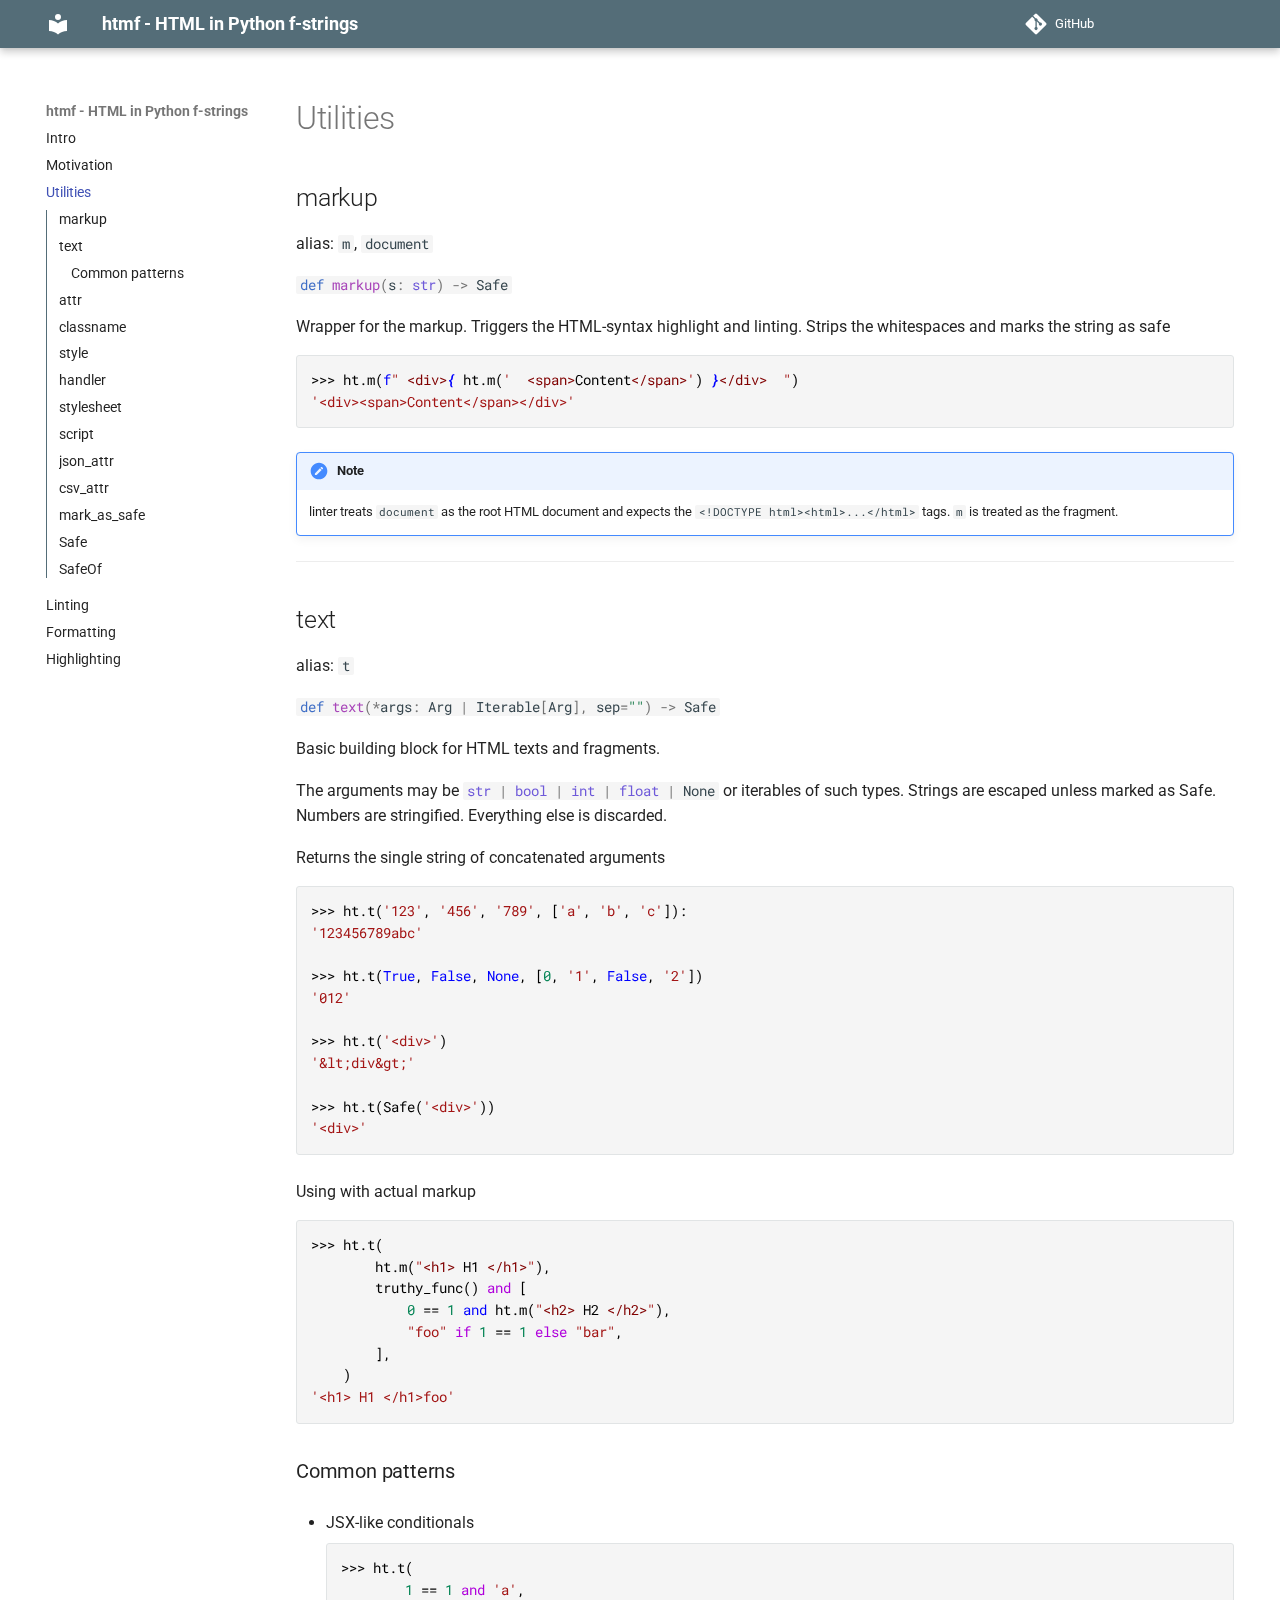
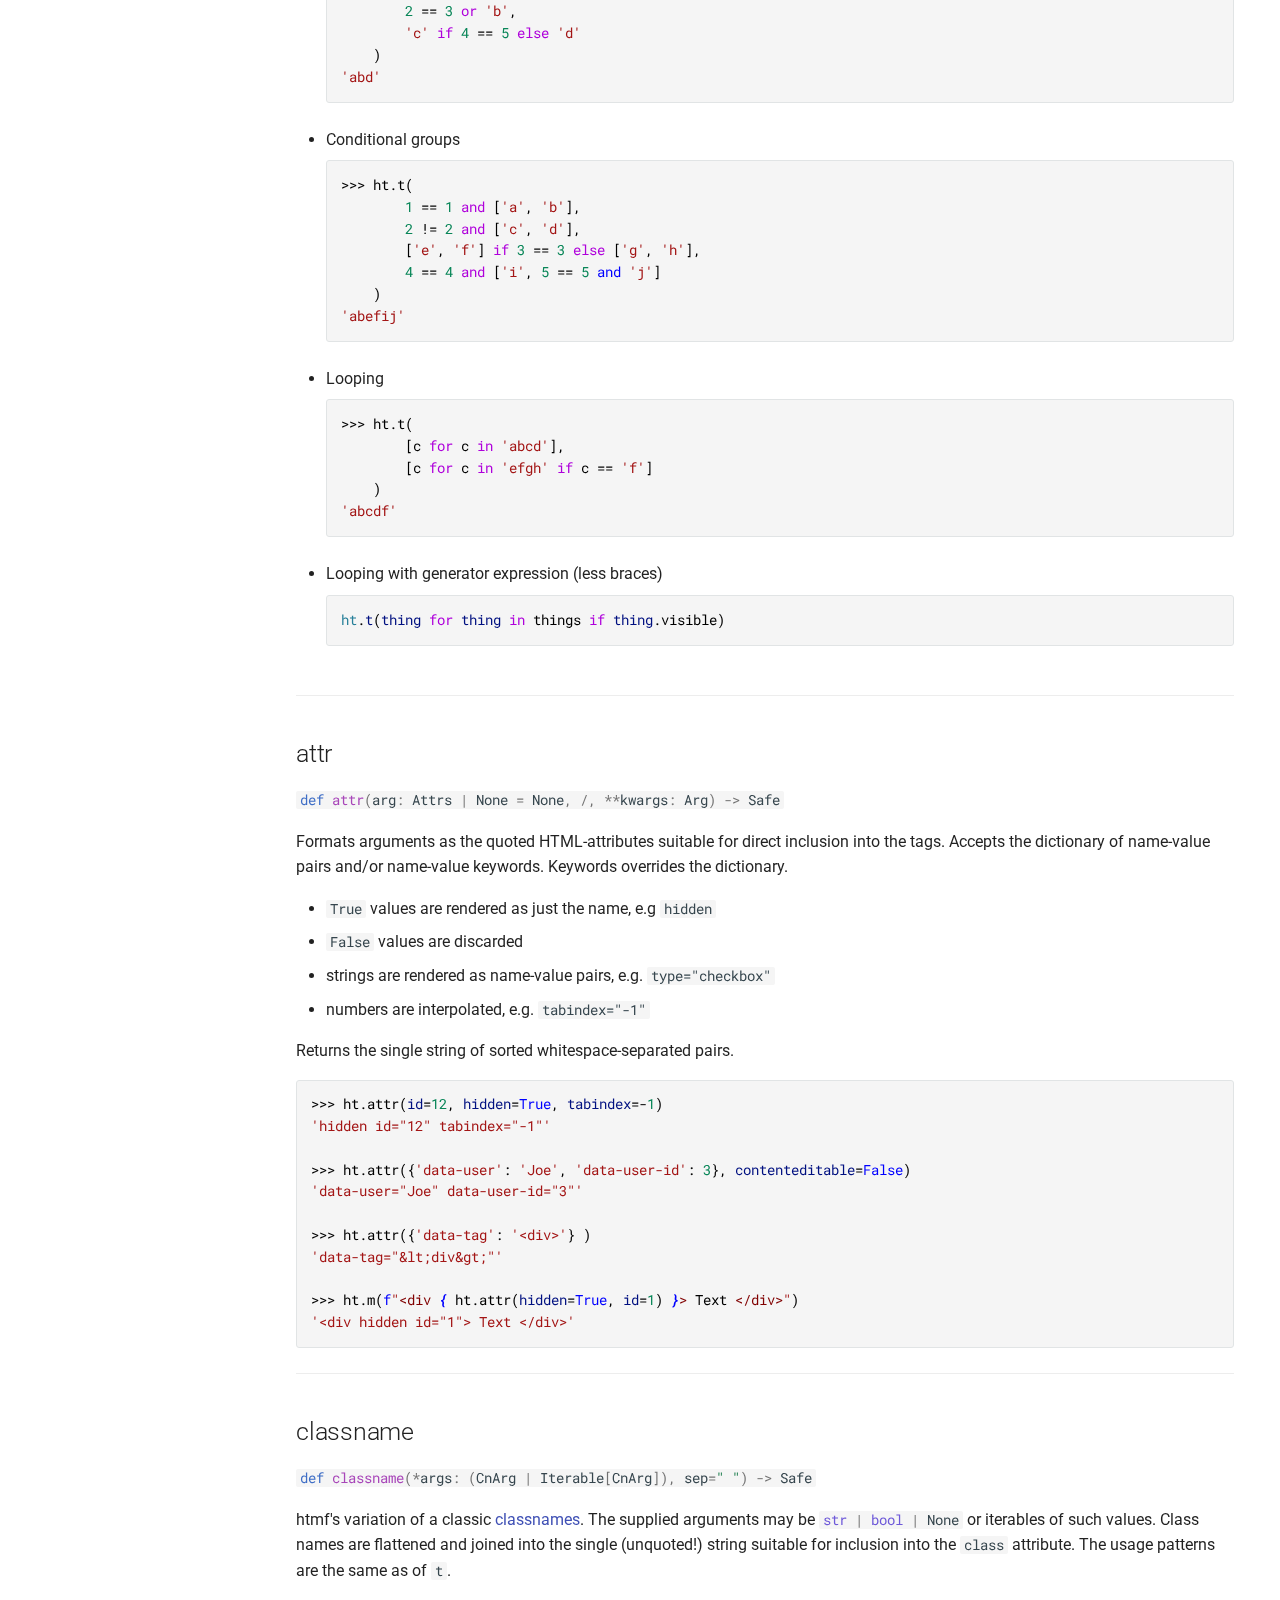
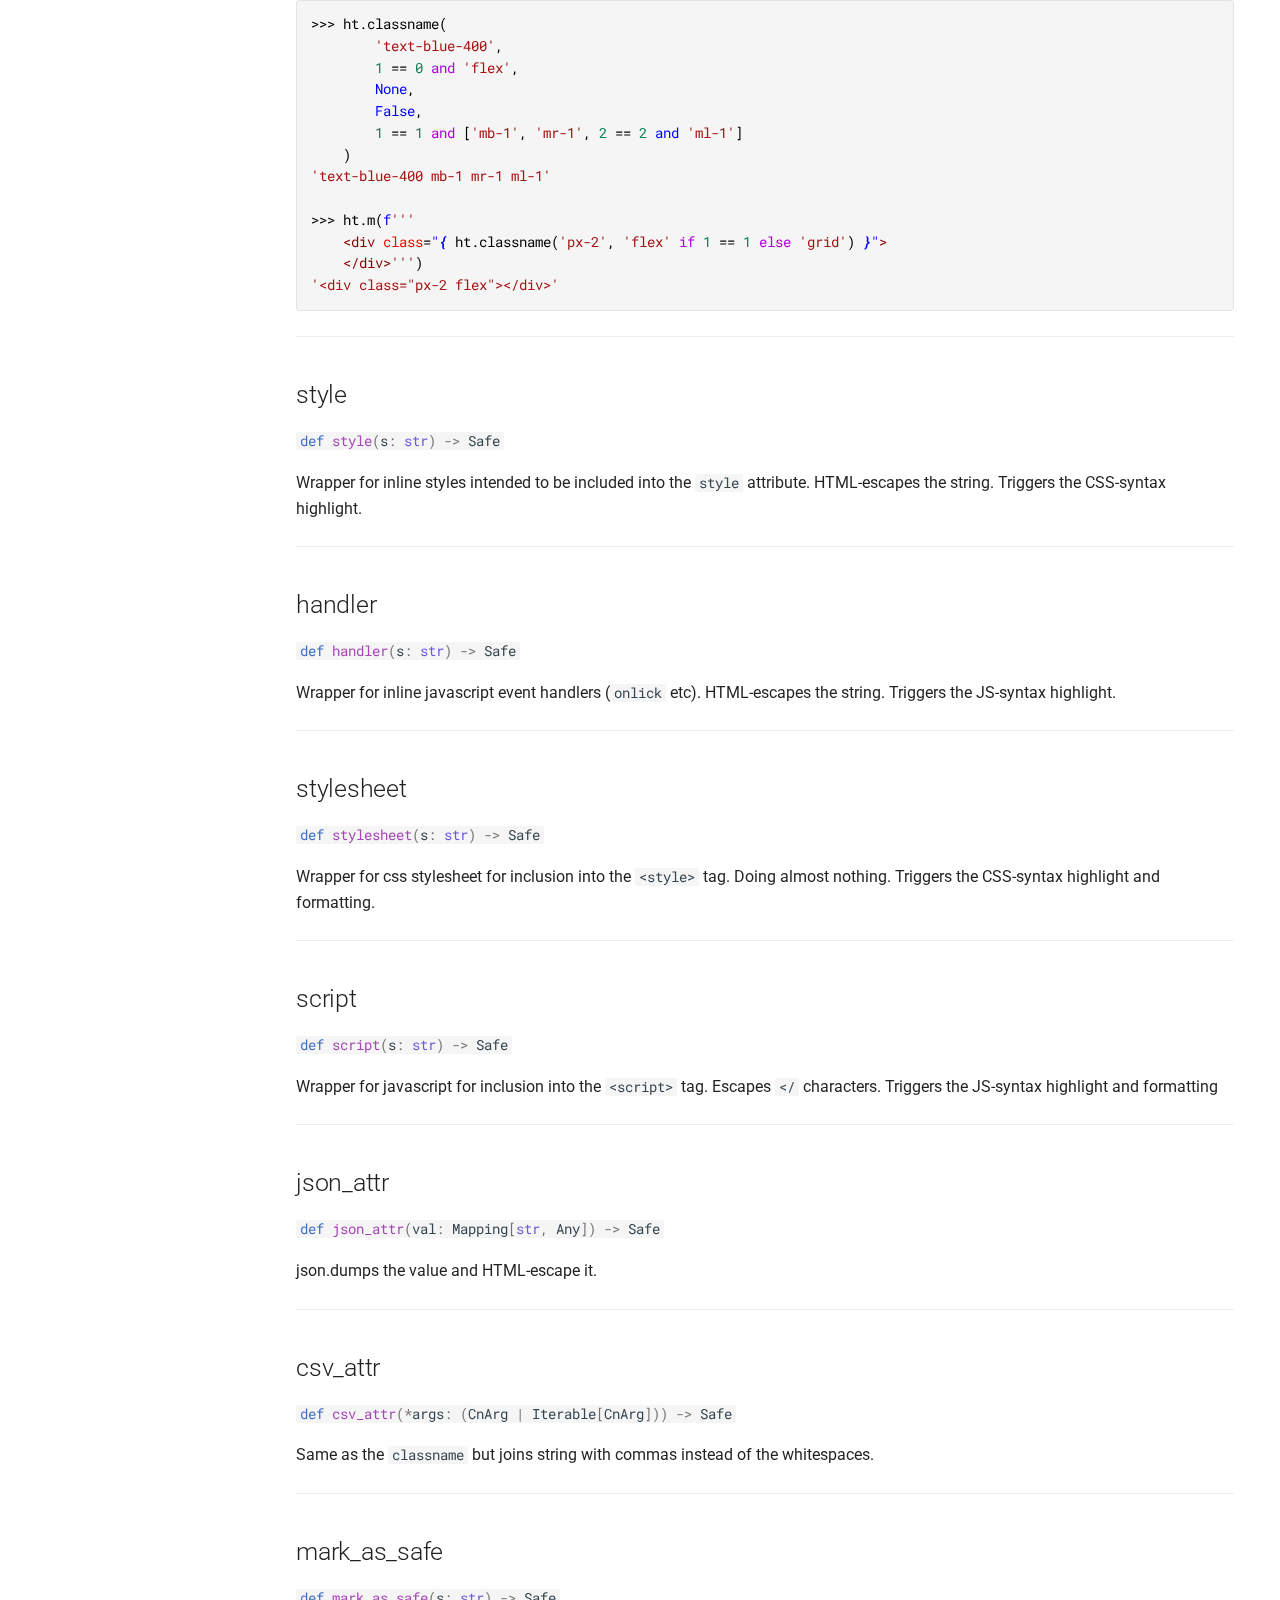
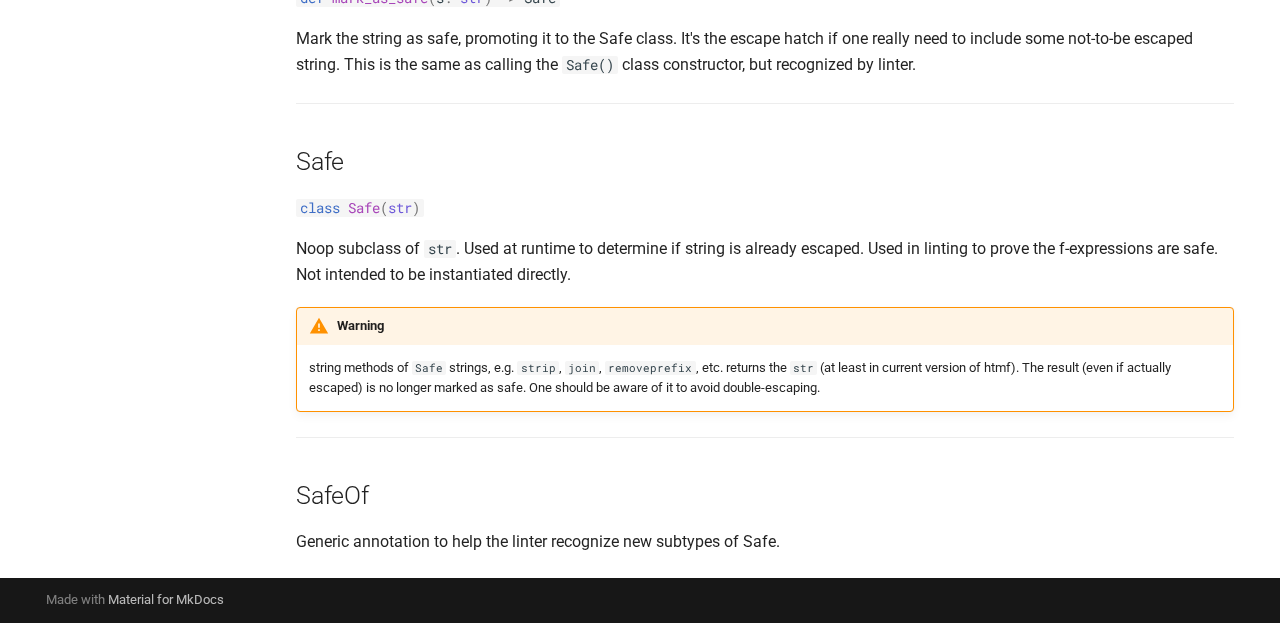
==== api/index.html @ 7e98bf58 "Deployed a7ae9cb with MkDocs version: 1.6.0" ====
<!doctype html>
<html lang="en" class="no-js">
  <head>
    
      <meta charset="utf-8">
      <meta name="viewport" content="width=device-width,initial-scale=1">
      
      
      
        <link rel="canonical" href="https://jkmnt.github.io/htmf/api/">
      
      
        <link rel="prev" href="../rant/">
      
      
        <link rel="next" href="../lint/">
      
      
      <link rel="icon" href="../assets/images/favicon.png">
      <meta name="generator" content="mkdocs-1.6.0, mkdocs-material-9.5.31">
    
    
      
        <title>Utilities - htmf - HTML in Python f-strings</title>
      
    
    
      <link rel="stylesheet" href="../assets/stylesheets/main.3cba04c6.min.css">
      
        
        <link rel="stylesheet" href="../assets/stylesheets/palette.06af60db.min.css">
      
      


    
    
      
    
    
      
        
        
        <link rel="preconnect" href="https://fonts.gstatic.com" crossorigin>
        <link rel="stylesheet" href="https://fonts.googleapis.com/css?family=Roboto:300,300i,400,400i,700,700i%7CRoboto+Mono:400,400i,700,700i&display=fallback">
        <style>:root{--md-text-font:"Roboto";--md-code-font:"Roboto Mono"}</style>
      
    
    
      <link rel="stylesheet" href="../extra.css">
    
    <script>__md_scope=new URL("..",location),__md_hash=e=>[...e].reduce((e,_)=>(e<<5)-e+_.charCodeAt(0),0),__md_get=(e,_=localStorage,t=__md_scope)=>JSON.parse(_.getItem(t.pathname+"."+e)),__md_set=(e,_,t=localStorage,a=__md_scope)=>{try{t.setItem(a.pathname+"."+e,JSON.stringify(_))}catch(e){}}</script>
    
      

    
    
    
  </head>
  
  
    
    
    
    
    
    <body dir="ltr" data-md-color-scheme="default" data-md-color-primary="blue-grey" data-md-color-accent="indigo">
  
    
    <input class="md-toggle" data-md-toggle="drawer" type="checkbox" id="__drawer" autocomplete="off">
    <input class="md-toggle" data-md-toggle="search" type="checkbox" id="__search" autocomplete="off">
    <label class="md-overlay" for="__drawer"></label>
    <div data-md-component="skip">
      
        
        <a href="#utilities" class="md-skip">
          Skip to content
        </a>
      
    </div>
    <div data-md-component="announce">
      
    </div>
    
    
      

  

<header class="md-header md-header--shadow" data-md-component="header">
  <nav class="md-header__inner md-grid" aria-label="Header">
    <a href=".." title="htmf - HTML in Python f-strings" class="md-header__button md-logo" aria-label="htmf - HTML in Python f-strings" data-md-component="logo">
      
  
  <svg xmlns="http://www.w3.org/2000/svg" viewBox="0 0 24 24"><path d="M12 8a3 3 0 0 0 3-3 3 3 0 0 0-3-3 3 3 0 0 0-3 3 3 3 0 0 0 3 3m0 3.54C9.64 9.35 6.5 8 3 8v11c3.5 0 6.64 1.35 9 3.54 2.36-2.19 5.5-3.54 9-3.54V8c-3.5 0-6.64 1.35-9 3.54Z"/></svg>

    </a>
    <label class="md-header__button md-icon" for="__drawer">
      
      <svg xmlns="http://www.w3.org/2000/svg" viewBox="0 0 24 24"><path d="M3 6h18v2H3V6m0 5h18v2H3v-2m0 5h18v2H3v-2Z"/></svg>
    </label>
    <div class="md-header__title" data-md-component="header-title">
      <div class="md-header__ellipsis">
        <div class="md-header__topic">
          <span class="md-ellipsis">
            htmf - HTML in Python f-strings
          </span>
        </div>
        <div class="md-header__topic" data-md-component="header-topic">
          <span class="md-ellipsis">
            
              Utilities
            
          </span>
        </div>
      </div>
    </div>
    
      
    
    
    
    
    
      <div class="md-header__source">
        <a href="https://github.com/jkmnt/htmf" title="Go to repository" class="md-source" data-md-component="source">
  <div class="md-source__icon md-icon">
    
    <svg xmlns="http://www.w3.org/2000/svg" viewBox="0 0 448 512"><!--! Font Awesome Free 6.6.0 by @fontawesome - https://fontawesome.com License - https://fontawesome.com/license/free (Icons: CC BY 4.0, Fonts: SIL OFL 1.1, Code: MIT License) Copyright 2024 Fonticons, Inc.--><path d="M439.55 236.05 244 40.45a28.87 28.87 0 0 0-40.81 0l-40.66 40.63 51.52 51.52c27.06-9.14 52.68 16.77 43.39 43.68l49.66 49.66c34.23-11.8 61.18 31 35.47 56.69-26.49 26.49-70.21-2.87-56-37.34L240.22 199v121.85c25.3 12.54 22.26 41.85 9.08 55a34.34 34.34 0 0 1-48.55 0c-17.57-17.6-11.07-46.91 11.25-56v-123c-20.8-8.51-24.6-30.74-18.64-45L142.57 101 8.45 235.14a28.86 28.86 0 0 0 0 40.81l195.61 195.6a28.86 28.86 0 0 0 40.8 0l194.69-194.69a28.86 28.86 0 0 0 0-40.81z"/></svg>
  </div>
  <div class="md-source__repository">
    GitHub
  </div>
</a>
      </div>
    
  </nav>
  
</header>
    
    <div class="md-container" data-md-component="container">
      
      
        
          
        
      
      <main class="md-main" data-md-component="main">
        <div class="md-main__inner md-grid">
          
            
              
              <div class="md-sidebar md-sidebar--primary" data-md-component="sidebar" data-md-type="navigation" >
                <div class="md-sidebar__scrollwrap">
                  <div class="md-sidebar__inner">
                    



  

<nav class="md-nav md-nav--primary md-nav--integrated" aria-label="Navigation" data-md-level="0">
  <label class="md-nav__title" for="__drawer">
    <a href=".." title="htmf - HTML in Python f-strings" class="md-nav__button md-logo" aria-label="htmf - HTML in Python f-strings" data-md-component="logo">
      
  
  <svg xmlns="http://www.w3.org/2000/svg" viewBox="0 0 24 24"><path d="M12 8a3 3 0 0 0 3-3 3 3 0 0 0-3-3 3 3 0 0 0-3 3 3 3 0 0 0 3 3m0 3.54C9.64 9.35 6.5 8 3 8v11c3.5 0 6.64 1.35 9 3.54 2.36-2.19 5.5-3.54 9-3.54V8c-3.5 0-6.64 1.35-9 3.54Z"/></svg>

    </a>
    htmf - HTML in Python f-strings
  </label>
  
    <div class="md-nav__source">
      <a href="https://github.com/jkmnt/htmf" title="Go to repository" class="md-source" data-md-component="source">
  <div class="md-source__icon md-icon">
    
    <svg xmlns="http://www.w3.org/2000/svg" viewBox="0 0 448 512"><!--! Font Awesome Free 6.6.0 by @fontawesome - https://fontawesome.com License - https://fontawesome.com/license/free (Icons: CC BY 4.0, Fonts: SIL OFL 1.1, Code: MIT License) Copyright 2024 Fonticons, Inc.--><path d="M439.55 236.05 244 40.45a28.87 28.87 0 0 0-40.81 0l-40.66 40.63 51.52 51.52c27.06-9.14 52.68 16.77 43.39 43.68l49.66 49.66c34.23-11.8 61.18 31 35.47 56.69-26.49 26.49-70.21-2.87-56-37.34L240.22 199v121.85c25.3 12.54 22.26 41.85 9.08 55a34.34 34.34 0 0 1-48.55 0c-17.57-17.6-11.07-46.91 11.25-56v-123c-20.8-8.51-24.6-30.74-18.64-45L142.57 101 8.45 235.14a28.86 28.86 0 0 0 0 40.81l195.61 195.6a28.86 28.86 0 0 0 40.8 0l194.69-194.69a28.86 28.86 0 0 0 0-40.81z"/></svg>
  </div>
  <div class="md-source__repository">
    GitHub
  </div>
</a>
    </div>
  
  <ul class="md-nav__list" data-md-scrollfix>
    
      
      
  
  
  
  
    <li class="md-nav__item">
      <a href=".." class="md-nav__link">
        
  
  <span class="md-ellipsis">
    Intro
  </span>
  

      </a>
    </li>
  

    
      
      
  
  
  
  
    <li class="md-nav__item">
      <a href="../rant/" class="md-nav__link">
        
  
  <span class="md-ellipsis">
    Motivation
  </span>
  

      </a>
    </li>
  

    
      
      
  
  
    
  
  
  
    <li class="md-nav__item md-nav__item--active">
      
      <input class="md-nav__toggle md-toggle" type="checkbox" id="__toc">
      
      
        
      
      
        <label class="md-nav__link md-nav__link--active" for="__toc">
          
  
  <span class="md-ellipsis">
    Utilities
  </span>
  

          <span class="md-nav__icon md-icon"></span>
        </label>
      
      <a href="./" class="md-nav__link md-nav__link--active">
        
  
  <span class="md-ellipsis">
    Utilities
  </span>
  

      </a>
      
        

<nav class="md-nav md-nav--secondary" aria-label="Table of contents">
  
  
  
    
  
  
    <label class="md-nav__title" for="__toc">
      <span class="md-nav__icon md-icon"></span>
      Table of contents
    </label>
    <ul class="md-nav__list" data-md-component="toc" data-md-scrollfix>
      
        <li class="md-nav__item">
  <a href="#markup" class="md-nav__link">
    <span class="md-ellipsis">
      markup
    </span>
  </a>
  
</li>
      
        <li class="md-nav__item">
  <a href="#text" class="md-nav__link">
    <span class="md-ellipsis">
      text
    </span>
  </a>
  
    <nav class="md-nav" aria-label="text">
      <ul class="md-nav__list">
        
          <li class="md-nav__item">
  <a href="#common-patterns" class="md-nav__link">
    <span class="md-ellipsis">
      Common patterns
    </span>
  </a>
  
</li>
        
      </ul>
    </nav>
  
</li>
      
        <li class="md-nav__item">
  <a href="#attr" class="md-nav__link">
    <span class="md-ellipsis">
      attr
    </span>
  </a>
  
</li>
      
        <li class="md-nav__item">
  <a href="#classname" class="md-nav__link">
    <span class="md-ellipsis">
      classname
    </span>
  </a>
  
</li>
      
        <li class="md-nav__item">
  <a href="#style" class="md-nav__link">
    <span class="md-ellipsis">
      style
    </span>
  </a>
  
</li>
      
        <li class="md-nav__item">
  <a href="#handler" class="md-nav__link">
    <span class="md-ellipsis">
      handler
    </span>
  </a>
  
</li>
      
        <li class="md-nav__item">
  <a href="#stylesheet" class="md-nav__link">
    <span class="md-ellipsis">
      stylesheet
    </span>
  </a>
  
</li>
      
        <li class="md-nav__item">
  <a href="#script" class="md-nav__link">
    <span class="md-ellipsis">
      script
    </span>
  </a>
  
</li>
      
        <li class="md-nav__item">
  <a href="#json_attr" class="md-nav__link">
    <span class="md-ellipsis">
      json_attr
    </span>
  </a>
  
</li>
      
        <li class="md-nav__item">
  <a href="#csv_attr" class="md-nav__link">
    <span class="md-ellipsis">
      csv_attr
    </span>
  </a>
  
</li>
      
        <li class="md-nav__item">
  <a href="#mark_as_safe" class="md-nav__link">
    <span class="md-ellipsis">
      mark_as_safe
    </span>
  </a>
  
</li>
      
        <li class="md-nav__item">
  <a href="#safe" class="md-nav__link">
    <span class="md-ellipsis">
      Safe
    </span>
  </a>
  
</li>
      
        <li class="md-nav__item">
  <a href="#safeof" class="md-nav__link">
    <span class="md-ellipsis">
      SafeOf
    </span>
  </a>
  
</li>
      
    </ul>
  
</nav>
      
    </li>
  

    
      
      
  
  
  
  
    <li class="md-nav__item">
      <a href="../lint/" class="md-nav__link">
        
  
  <span class="md-ellipsis">
    Linting
  </span>
  

      </a>
    </li>
  

    
      
      
  
  
  
  
    <li class="md-nav__item">
      <a href="../format/" class="md-nav__link">
        
  
  <span class="md-ellipsis">
    Formatting
  </span>
  

      </a>
    </li>
  

    
      
      
  
  
  
  
    <li class="md-nav__item">
      <a href="../highlight/" class="md-nav__link">
        
  
  <span class="md-ellipsis">
    Highlighting
  </span>
  

      </a>
    </li>
  

    
  </ul>
</nav>
                  </div>
                </div>
              </div>
            
            
          
          
            <div class="md-content" data-md-component="content">
              <article class="md-content__inner md-typeset">
                
                  

  
  


<h1 id="utilities">Utilities</h1>
<h2 id="markup">markup</h2>
<p>alias: <code>m</code>, <code>document</code></p>
<p><code class="language-python highlight"><span class="k">def</span> <span class="nf">markup</span><span class="p">(</span><span class="n">s</span><span class="p">:</span> <span class="nb">str</span><span class="p">)</span> <span class="o">-&gt;</span> <span class="n">Safe</span></code></p>
<p>Wrapper for the markup. Triggers the HTML-syntax highlight and linting. Strips the whitespaces and marks the string as safe</p>
<!--
>>> ht.m(f" <div>{ ht.m('  <span>Content</span>') }</div>  ")
'<div><span>Content</span></div>'
-->
<div class="htmf-code"><div><span style="color: #000000;">&gt;&gt;&gt; ht.m(</span><span style="color: #0000ff;">f</span><span style="color: #a31515;">"</span><span style="color: #000000;"> </span><span style="color: #800000;">&lt;div&gt;</span><span style="color: #0000ff;font-style: italic;font-weight: bold;">{</span><span style="color: #000000;"> ht.m(</span><span style="color: #a31515;">'</span><span style="color: #000000;"> &nbsp;</span><span style="color: #800000;">&lt;span&gt;</span><span style="color: #000000;">Content</span><span style="color: #800000;">&lt;/span&gt;</span><span style="color: #a31515;">'</span><span style="color: #000000;">) </span><span style="color: #0000ff;font-style: italic;font-weight: bold;">}</span><span style="color: #800000;">&lt;/div&gt;</span><span style="color: #000000;"> &nbsp;</span><span style="color: #a31515;">"</span><span style="color: #000000;">)</span></div><div><span style="color: #a31515;">'&lt;div&gt;&lt;span&gt;Content&lt;/span&gt;&lt;/div&gt;'</span></div></div>

<div class="admonition note">
<p class="admonition-title">Note</p>
<p>linter treats <code>document</code> as the root HTML document and expects the <code>&lt;!DOCTYPE html&gt;&lt;html&gt;...&lt;/html&gt;</code> tags. <code>m</code> is treated as the fragment.</p>
</div>
<hr />
<h2 id="text">text</h2>
<p>alias: <code>t</code></p>
<p><code class="language-python highlight"><span class="k">def</span> <span class="nf">text</span><span class="p">(</span><span class="o">*</span><span class="n">args</span><span class="p">:</span> <span class="n">Arg</span> <span class="o">|</span> <span class="n">Iterable</span><span class="p">[</span><span class="n">Arg</span><span class="p">],</span> <span class="n">sep</span><span class="o">=</span><span class="s2">&quot;&quot;</span><span class="p">)</span> <span class="o">-&gt;</span> <span class="n">Safe</span></code></p>
<p>Basic building block for HTML texts and fragments.</p>
<p>The arguments may be <code class="language-python highlight"><span class="nb">str</span> <span class="o">|</span> <span class="nb">bool</span> <span class="o">|</span> <span class="nb">int</span> <span class="o">|</span> <span class="nb">float</span> <span class="o">|</span> <span class="kc">None</span></code> or iterables of such types.
Strings are escaped unless marked as Safe.
Numbers are stringified. Everything else is discarded.</p>
<p>Returns the single string of concatenated arguments</p>
<!-- >>> ht.t('123', '456', '789', ['a', 'b', 'c']):
'123456789abc'

>>> ht.t(True, False, None, [0, '1', False, '2'])
'012'

>>> ht.t('<div>')
'&lt;div&gt;'

>>> ht.t(Safe('<div>'))
'<div>' -->

<div class="htmf-code"><div><span style="color: #000000;">&gt;&gt;&gt; ht.t(</span><span style="color: #a31515;">'123'</span><span style="color: #000000;">, </span><span style="color: #a31515;">'456'</span><span style="color: #000000;">, </span><span style="color: #a31515;">'789'</span><span style="color: #000000;">, [</span><span style="color: #a31515;">'a'</span><span style="color: #000000;">, </span><span style="color: #a31515;">'b'</span><span style="color: #000000;">, </span><span style="color: #a31515;">'c'</span><span style="color: #000000;">]):</span></div><div><span style="color: #a31515;">'123456789abc'</span></div><br><div><span style="color: #000000;">&gt;&gt;&gt; ht.t(</span><span style="color: #0000ff;">True</span><span style="color: #000000;">, </span><span style="color: #0000ff;">False</span><span style="color: #000000;">, </span><span style="color: #0000ff;">None</span><span style="color: #000000;">, [</span><span style="color: #098658;">0</span><span style="color: #000000;">, </span><span style="color: #a31515;">'1'</span><span style="color: #000000;">, </span><span style="color: #0000ff;">False</span><span style="color: #000000;">, </span><span style="color: #a31515;">'2'</span><span style="color: #000000;">])</span></div><div><span style="color: #a31515;">'012'</span></div><br><div><span style="color: #000000;">&gt;&gt;&gt; ht.t(</span><span style="color: #a31515;">'&lt;div&gt;'</span><span style="color: #000000;">)</span></div><div><span style="color: #a31515;">'&amp;lt;div&amp;gt;'</span></div><br><div><span style="color: #000000;">&gt;&gt;&gt; ht.t(Safe(</span><span style="color: #a31515;">'&lt;div&gt;'</span><span style="color: #000000;">))</span></div><div><span style="color: #a31515;">'&lt;div&gt;'</span></div></div>

<p>Using with actual markup</p>
<!--
>>> ht.t(
        ht.m("<h1> H1 </h1>"),
        truthy_func() and [
            0 == 1 and ht.m("<h2> H2 </h2>"),
            "foo" if 1 == 1 else "bar",
        ],
    )
'<h1> H1 </h1>foo'
-->
<div class="htmf-code"><div><span style="color: #000000;">&gt;&gt;&gt; ht.t(</span></div><div><span style="color: #000000;">&nbsp; &nbsp; &nbsp; &nbsp; ht.m(</span><span style="color: #a31515;">"</span><span style="color: #800000;">&lt;h1&gt;</span><span style="color: #000000;"> H1 </span><span style="color: #800000;">&lt;/h1&gt;</span><span style="color: #a31515;">"</span><span style="color: #000000;">),</span></div><div><span style="color: #000000;">&nbsp; &nbsp; &nbsp; &nbsp; truthy_func() </span><span style="color: #af00db;">and</span><span style="color: #000000;"> [</span></div><div><span style="color: #000000;">&nbsp; &nbsp; &nbsp; &nbsp; &nbsp; &nbsp; </span><span style="color: #098658;">0</span><span style="color: #000000;"> == </span><span style="color: #098658;">1</span><span style="color: #000000;"> </span><span style="color: #0000ff;">and</span><span style="color: #000000;"> ht.m(</span><span style="color: #a31515;">"</span><span style="color: #800000;">&lt;h2&gt;</span><span style="color: #000000;"> H2 </span><span style="color: #800000;">&lt;/h2&gt;</span><span style="color: #a31515;">"</span><span style="color: #000000;">),</span></div><div><span style="color: #000000;">&nbsp; &nbsp; &nbsp; &nbsp; &nbsp; &nbsp; </span><span style="color: #a31515;">"foo"</span><span style="color: #000000;"> </span><span style="color: #af00db;">if</span><span style="color: #000000;"> </span><span style="color: #098658;">1</span><span style="color: #000000;"> == </span><span style="color: #098658;">1</span><span style="color: #000000;"> </span><span style="color: #af00db;">else</span><span style="color: #000000;"> </span><span style="color: #a31515;">"bar"</span><span style="color: #000000;">,</span></div><div><span style="color: #000000;">&nbsp; &nbsp; &nbsp; &nbsp; ],</span></div><div><span style="color: #000000;">&nbsp; &nbsp; )</span></div><div><span style="color: #a31515;">'&lt;h1&gt; H1 &lt;/h1&gt;foo'</span></div></div>

<h3 id="common-patterns">Common patterns</h3>
<ul>
<li>
<p>JSX-like conditionals
    <!--
        >>> ht.t(
            1 == 1 and 'a',
            2 == 3 or 'b',
            'c' if 4 == 5 else 'd'
        )
        'abd'
    -->
    <div class="htmf-code"><div><span style="color: #000000;">&gt;&gt;&gt; ht.t(</span></div><div><span style="color: #000000;">&nbsp; &nbsp; &nbsp; &nbsp; </span><span style="color: #098658;">1</span><span style="color: #000000;"> == </span><span style="color: #098658;">1</span><span style="color: #000000;"> </span><span style="color: #af00db;">and</span><span style="color: #000000;"> </span><span style="color: #a31515;">'a'</span><span style="color: #000000;">,</span></div><div><span style="color: #000000;">&nbsp; &nbsp; &nbsp; &nbsp; </span><span style="color: #098658;">2</span><span style="color: #000000;"> == </span><span style="color: #098658;">3</span><span style="color: #000000;"> </span><span style="color: #af00db;">or</span><span style="color: #000000;"> </span><span style="color: #a31515;">'b'</span><span style="color: #000000;">,</span></div><div><span style="color: #000000;">&nbsp; &nbsp; &nbsp; &nbsp; </span><span style="color: #a31515;">'c'</span><span style="color: #000000;"> </span><span style="color: #af00db;">if</span><span style="color: #000000;"> </span><span style="color: #098658;">4</span><span style="color: #000000;"> == </span><span style="color: #098658;">5</span><span style="color: #000000;"> </span><span style="color: #af00db;">else</span><span style="color: #000000;"> </span><span style="color: #a31515;">'d'</span></div><div><span style="color: #000000;">&nbsp; &nbsp; )</span></div><div><span style="color: #a31515;">'abd'</span></div></div></p>
</li>
<li>
<p>Conditional groups
    <!--
    >>> ht.t(
            1 == 1 and ['a', 'b'],
            2 != 2 and ['c', 'd'],
            ['e', 'f'] if 3 == 3 else ['g', 'h'],
            4 == 4 and ['i', 5 == 5 and 'j']
        )
    'abefij'
    -->
    <div class="htmf-code"><div><span style="color: #000000;">&gt;&gt;&gt; ht.t(</span></div><div><span style="color: #000000;">&nbsp; &nbsp; &nbsp; &nbsp; </span><span style="color: #098658;">1</span><span style="color: #000000;"> == </span><span style="color: #098658;">1</span><span style="color: #000000;"> </span><span style="color: #af00db;">and</span><span style="color: #000000;"> [</span><span style="color: #a31515;">'a'</span><span style="color: #000000;">, </span><span style="color: #a31515;">'b'</span><span style="color: #000000;">],</span></div><div><span style="color: #000000;">&nbsp; &nbsp; &nbsp; &nbsp; </span><span style="color: #098658;">2</span><span style="color: #000000;"> != </span><span style="color: #098658;">2</span><span style="color: #000000;"> </span><span style="color: #af00db;">and</span><span style="color: #000000;"> [</span><span style="color: #a31515;">'c'</span><span style="color: #000000;">, </span><span style="color: #a31515;">'d'</span><span style="color: #000000;">],</span></div><div><span style="color: #000000;">&nbsp; &nbsp; &nbsp; &nbsp; [</span><span style="color: #a31515;">'e'</span><span style="color: #000000;">, </span><span style="color: #a31515;">'f'</span><span style="color: #000000;">] </span><span style="color: #af00db;">if</span><span style="color: #000000;"> </span><span style="color: #098658;">3</span><span style="color: #000000;"> == </span><span style="color: #098658;">3</span><span style="color: #000000;"> </span><span style="color: #af00db;">else</span><span style="color: #000000;"> [</span><span style="color: #a31515;">'g'</span><span style="color: #000000;">, </span><span style="color: #a31515;">'h'</span><span style="color: #000000;">],</span></div><div><span style="color: #000000;">&nbsp; &nbsp; &nbsp; &nbsp; </span><span style="color: #098658;">4</span><span style="color: #000000;"> == </span><span style="color: #098658;">4</span><span style="color: #000000;"> </span><span style="color: #af00db;">and</span><span style="color: #000000;"> [</span><span style="color: #a31515;">'i'</span><span style="color: #000000;">, </span><span style="color: #098658;">5</span><span style="color: #000000;"> == </span><span style="color: #098658;">5</span><span style="color: #000000;"> </span><span style="color: #0000ff;">and</span><span style="color: #000000;"> </span><span style="color: #a31515;">'j'</span><span style="color: #000000;">]</span></div><div><span style="color: #000000;">&nbsp; &nbsp; )</span></div><div><span style="color: #a31515;">'abefij'</span></div></div></p>
</li>
<li>
<p>Looping
    <!--
    >>> ht.t(
            [c for c in 'abcd'],
            [c for c in 'efgh' if c == 'f']
        )
    'abcdf'
    -->
    <div class="htmf-code"><div><span style="color: #000000;">&gt;&gt;&gt; ht.t(</span></div><div><span style="color: #000000;">&nbsp; &nbsp; &nbsp; &nbsp; [c </span><span style="color: #af00db;">for</span><span style="color: #000000;"> c </span><span style="color: #af00db;">in</span><span style="color: #000000;"> </span><span style="color: #a31515;">'abcd'</span><span style="color: #000000;">],</span></div><div><span style="color: #000000;">&nbsp; &nbsp; &nbsp; &nbsp; [c </span><span style="color: #af00db;">for</span><span style="color: #000000;"> c </span><span style="color: #af00db;">in</span><span style="color: #000000;"> </span><span style="color: #a31515;">'efgh'</span><span style="color: #000000;"> </span><span style="color: #af00db;">if</span><span style="color: #000000;"> c == </span><span style="color: #a31515;">'f'</span><span style="color: #000000;">]</span></div><div><span style="color: #000000;">&nbsp; &nbsp; )</span></div><div><span style="color: #a31515;">'abcdf'</span></div></div></p>
</li>
<li>
<p>Looping with generator expression (less braces)</p>
<p><!--
ht.t(thing for thing in things if thing.visible)
-->
<div class="htmf-code"><div><span style="color: #267f99;">ht</span><span style="color: #000000;">.</span><span style="color: #001080;">t</span><span style="color: #000000;">(</span><span style="color: #001080;">thing</span><span style="color: #000000;"> </span><span style="color: #af00db;">for</span><span style="color: #000000;"> </span><span style="color: #001080;">thing</span><span style="color: #000000;"> </span><span style="color: #af00db;">in</span><span style="color: #000000;"> things </span><span style="color: #af00db;">if</span><span style="color: #000000;"> </span><span style="color: #001080;">thing</span><span style="color: #000000;">.visible)</span></div></div></p>
</li>
</ul>
<hr />
<h2 id="attr">attr</h2>
<p><code class="language-python highlight"><span class="k">def</span> <span class="nf">attr</span><span class="p">(</span><span class="n">arg</span><span class="p">:</span> <span class="n">Attrs</span> <span class="o">|</span> <span class="kc">None</span> <span class="o">=</span> <span class="kc">None</span><span class="p">,</span> <span class="o">/</span><span class="p">,</span> <span class="o">**</span><span class="n">kwargs</span><span class="p">:</span> <span class="n">Arg</span><span class="p">)</span> <span class="o">-&gt;</span> <span class="n">Safe</span></code></p>
<p>Formats arguments as the quoted HTML-attributes suitable for direct inclusion into the tags.
Accepts the dictionary of name-value pairs and/or name-value keywords.
Keywords overrides the dictionary.</p>
<ul>
<li><code>True</code> values are rendered as just the name, e.g <code>hidden</code></li>
<li><code>False</code> values are discarded</li>
<li>strings are rendered as name-value pairs, e.g. <code>type="checkbox"</code></li>
<li>numbers are interpolated, e.g. <code>tabindex="-1"</code></li>
</ul>
<p>Returns the single string of sorted whitespace-separated pairs.</p>
<!--
>>> ht.attr(id=12, hidden=True, tabindex=-1)
'hidden id="12" tabindex="-1"'

>>> ht.attr({'data-user': 'Joe', 'data-user-id': 3}, contenteditable=False)
'data-user="Joe" data-user-id="3"'

>>> ht.attr({'data-tag': '<div>'} )
'data-tag="&lt;div&gt;"'

>>> ht.m(f"<div { ht.attr(hidden=True, id=1) }> Text </div>")
'<div hidden id="1"> Text </div>'
 -->
<div class="htmf-code"><div><span style="color: #000000;">&gt;&gt;&gt; ht.attr(</span><span style="color: #001080;">id</span><span style="color: #000000;">=</span><span style="color: #098658;">12</span><span style="color: #000000;">, </span><span style="color: #001080;">hidden</span><span style="color: #000000;">=</span><span style="color: #0000ff;">True</span><span style="color: #000000;">, </span><span style="color: #001080;">tabindex</span><span style="color: #000000;">=-</span><span style="color: #098658;">1</span><span style="color: #000000;">)</span></div><div><span style="color: #a31515;">'hidden id="12" tabindex="-1"'</span></div><br><div><span style="color: #000000;">&gt;&gt;&gt; ht.attr({</span><span style="color: #a31515;">'data-user'</span><span style="color: #000000;">: </span><span style="color: #a31515;">'Joe'</span><span style="color: #000000;">, </span><span style="color: #a31515;">'data-user-id'</span><span style="color: #000000;">: </span><span style="color: #098658;">3</span><span style="color: #000000;">}, </span><span style="color: #001080;">contenteditable</span><span style="color: #000000;">=</span><span style="color: #0000ff;">False</span><span style="color: #000000;">)</span></div><div><span style="color: #a31515;">'data-user="Joe" data-user-id="3"'</span></div><br><div><span style="color: #000000;">&gt;&gt;&gt; ht.attr({</span><span style="color: #a31515;">'data-tag'</span><span style="color: #000000;">: </span><span style="color: #a31515;">'&lt;div&gt;'</span><span style="color: #000000;">} )</span></div><div><span style="color: #a31515;">'data-tag="&amp;lt;div&amp;gt;"'</span></div><br><div><span style="color: #000000;">&gt;&gt;&gt; ht.m(</span><span style="color: #0000ff;">f</span><span style="color: #a31515;">"</span><span style="color: #800000;">&lt;div</span><span style="color: #000000;"> </span><span style="color: #0000ff;font-style: italic;font-weight: bold;">{</span><span style="color: #000000;"> ht.attr(</span><span style="color: #001080;">hidden</span><span style="color: #000000;">=</span><span style="color: #0000ff;">True</span><span style="color: #000000;">, </span><span style="color: #001080;">id</span><span style="color: #000000;">=</span><span style="color: #098658;">1</span><span style="color: #000000;">) </span><span style="color: #0000ff;font-style: italic;font-weight: bold;">}</span><span style="color: #800000;">&gt;</span><span style="color: #000000;"> Text </span><span style="color: #800000;">&lt;/div&gt;</span><span style="color: #a31515;">"</span><span style="color: #000000;">)</span></div><div><span style="color: #a31515;">'&lt;div hidden id="1"&gt; Text &lt;/div&gt;'</span></div></div>

<hr />
<h2 id="classname">classname</h2>
<p><code class="language-python highlight"><span class="k">def</span> <span class="nf">classname</span><span class="p">(</span><span class="o">*</span><span class="n">args</span><span class="p">:</span> <span class="p">(</span><span class="n">CnArg</span> <span class="o">|</span> <span class="n">Iterable</span><span class="p">[</span><span class="n">CnArg</span><span class="p">]),</span> <span class="n">sep</span><span class="o">=</span><span class="s2">&quot; &quot;</span><span class="p">)</span> <span class="o">-&gt;</span> <span class="n">Safe</span></code></p>
<p>htmf's variation of a classic <a href="https://www.npmjs.com/package/classnames">classnames</a>.
The supplied arguments may be <code class="language-python highlight"><span class="nb">str</span> <span class="o">|</span> <span class="nb">bool</span> <span class="o">|</span> <span class="kc">None</span></code> or iterables of such values.
Class names are flattened and joined into the single (unquoted!) string suitable
for inclusion into the <code>class</code> attribute. The usage patterns are the same as of <code>t</code>.</p>
<!--
>>> ht.classname(
        'text-blue-400',
        1 == 0 and 'flex',
        None,
        False,
        1 == 1 and ['mb-1', 'mr-1', 2 == 2 and 'ml-1']
    )
'text-blue-400 mb-1 mr-1 ml-1'

>>> ht.m(f'''
    <div class="{ ht.classname('px-2', 'flex' if 1 == 1 else 'grid') }">
    </div>''')
'<div class="px-2 flex"></div>'
 -->
<div class="htmf-code"><div><span style="color: #000000;">&gt;&gt;&gt; ht.classname(</span></div><div><span style="color: #000000;">&nbsp; &nbsp; &nbsp; &nbsp; </span><span style="color: #a31515;">'text-blue-400'</span><span style="color: #000000;">,</span></div><div><span style="color: #000000;">&nbsp; &nbsp; &nbsp; &nbsp; </span><span style="color: #098658;">1</span><span style="color: #000000;"> == </span><span style="color: #098658;">0</span><span style="color: #000000;"> </span><span style="color: #af00db;">and</span><span style="color: #000000;"> </span><span style="color: #a31515;">'flex'</span><span style="color: #000000;">,</span></div><div><span style="color: #000000;">&nbsp; &nbsp; &nbsp; &nbsp; </span><span style="color: #0000ff;">None</span><span style="color: #000000;">,</span></div><div><span style="color: #000000;">&nbsp; &nbsp; &nbsp; &nbsp; </span><span style="color: #0000ff;">False</span><span style="color: #000000;">,</span></div><div><span style="color: #000000;">&nbsp; &nbsp; &nbsp; &nbsp; </span><span style="color: #098658;">1</span><span style="color: #000000;"> == </span><span style="color: #098658;">1</span><span style="color: #000000;"> </span><span style="color: #af00db;">and</span><span style="color: #000000;"> [</span><span style="color: #a31515;">'mb-1'</span><span style="color: #000000;">, </span><span style="color: #a31515;">'mr-1'</span><span style="color: #000000;">, </span><span style="color: #098658;">2</span><span style="color: #000000;"> == </span><span style="color: #098658;">2</span><span style="color: #000000;"> </span><span style="color: #0000ff;">and</span><span style="color: #000000;"> </span><span style="color: #a31515;">'ml-1'</span><span style="color: #000000;">]</span></div><div><span style="color: #000000;">&nbsp; &nbsp; )</span></div><div><span style="color: #a31515;">'text-blue-400 mb-1 mr-1 ml-1'</span></div><br><div><span style="color: #000000;">&gt;&gt;&gt; ht.m(</span><span style="color: #0000ff;">f</span><span style="color: #a31515;">'''</span></div><div><span style="color: #000000;">&nbsp; &nbsp; </span><span style="color: #800000;">&lt;div</span><span style="color: #000000;"> </span><span style="color: #ff0000;">class</span><span style="color: #000000;">=</span><span style="color: #0000ff;">"</span><span style="color: #0000ff;font-style: italic;font-weight: bold;">{</span><span style="color: #000000;"> ht.classname(</span><span style="color: #a31515;">'px-2'</span><span style="color: #000000;">, </span><span style="color: #a31515;">'flex'</span><span style="color: #000000;"> </span><span style="color: #af00db;">if</span><span style="color: #000000;"> </span><span style="color: #098658;">1</span><span style="color: #000000;"> == </span><span style="color: #098658;">1</span><span style="color: #000000;"> </span><span style="color: #af00db;">else</span><span style="color: #000000;"> </span><span style="color: #a31515;">'grid'</span><span style="color: #000000;">) </span><span style="color: #0000ff;font-style: italic;font-weight: bold;">}</span><span style="color: #0000ff;">"</span><span style="color: #800000;">&gt;</span></div><div><span style="color: #000000;">&nbsp; &nbsp; </span><span style="color: #800000;">&lt;/div&gt;</span><span style="color: #a31515;">'''</span><span style="color: #000000;">)</span></div><div><span style="color: #a31515;">'&lt;div class="px-2 flex"&gt;&lt;/div&gt;'</span></div></div>

<hr />
<h2 id="style">style</h2>
<p><code class="language-python highlight"><span class="k">def</span> <span class="nf">style</span><span class="p">(</span><span class="n">s</span><span class="p">:</span> <span class="nb">str</span><span class="p">)</span> <span class="o">-&gt;</span> <span class="n">Safe</span></code></p>
<p>Wrapper for inline styles intended to be included into the <code>style</code> attribute. HTML-escapes the string. Triggers the CSS-syntax highlight.</p>
<hr />
<h2 id="handler">handler</h2>
<p><code class="language-python highlight"><span class="k">def</span> <span class="nf">handler</span><span class="p">(</span><span class="n">s</span><span class="p">:</span> <span class="nb">str</span><span class="p">)</span> <span class="o">-&gt;</span> <span class="n">Safe</span></code></p>
<p>Wrapper for inline javascript event handlers (<code>onlick</code> etc).
HTML-escapes the string. Triggers the JS-syntax highlight.</p>
<hr />
<h2 id="stylesheet">stylesheet</h2>
<p><code class="language-python highlight"><span class="k">def</span> <span class="nf">stylesheet</span><span class="p">(</span><span class="n">s</span><span class="p">:</span> <span class="nb">str</span><span class="p">)</span> <span class="o">-&gt;</span> <span class="n">Safe</span></code></p>
<p>Wrapper for css stylesheet for inclusion into the <code>&lt;style&gt;</code> tag.
Doing almost nothing.
Triggers the CSS-syntax highlight and formatting.</p>
<hr />
<h2 id="script">script</h2>
<p><code class="language-python highlight"><span class="k">def</span> <span class="nf">script</span><span class="p">(</span><span class="n">s</span><span class="p">:</span> <span class="nb">str</span><span class="p">)</span> <span class="o">-&gt;</span> <span class="n">Safe</span></code></p>
<p>Wrapper for javascript for inclusion into the <code>&lt;script&gt;</code> tag. Escapes <code>&lt;/</code> characters. Triggers the JS-syntax highlight and formatting</p>
<hr />
<h2 id="json_attr">json_attr</h2>
<p><code class="language-python highlight"><span class="k">def</span> <span class="nf">json_attr</span><span class="p">(</span><span class="n">val</span><span class="p">:</span> <span class="n">Mapping</span><span class="p">[</span><span class="nb">str</span><span class="p">,</span> <span class="n">Any</span><span class="p">])</span> <span class="o">-&gt;</span> <span class="n">Safe</span></code></p>
<p>json.dumps the value and HTML-escape it.</p>
<hr />
<h2 id="csv_attr">csv_attr</h2>
<p><code class="language-python highlight"><span class="k">def</span> <span class="nf">csv_attr</span><span class="p">(</span><span class="o">*</span><span class="n">args</span><span class="p">:</span> <span class="p">(</span><span class="n">CnArg</span> <span class="o">|</span> <span class="n">Iterable</span><span class="p">[</span><span class="n">CnArg</span><span class="p">]))</span> <span class="o">-&gt;</span> <span class="n">Safe</span></code></p>
<p>Same as the <code>classname</code> but joins string with commas instead of the whitespaces.</p>
<hr />
<h2 id="mark_as_safe">mark_as_safe</h2>
<p><code class="language-python highlight"><span class="k">def</span> <span class="nf">mark_as_safe</span><span class="p">(</span><span class="n">s</span><span class="p">:</span> <span class="nb">str</span><span class="p">)</span> <span class="o">-&gt;</span> <span class="n">Safe</span></code></p>
<p>Mark the string as safe, promoting it to the Safe class.
It's the escape hatch if one really need to include some not-to-be escaped string. This is the same as calling the <code>Safe()</code> class constructor, but recognized by linter.</p>
<hr />
<h2 id="safe">Safe</h2>
<p><code class="language-python highlight"><span class="k">class</span> <span class="nc">Safe</span><span class="p">(</span><span class="nb">str</span><span class="p">)</span></code></p>
<p>Noop subclass of <code>str</code>. Used at runtime to determine if string is already escaped. Used in linting to prove the f-expressions are safe.
Not intended to be instantiated directly.</p>
<div class="admonition warning">
<p class="admonition-title">Warning</p>
<p>string methods of <code>Safe</code> strings, e.g. <code>strip</code>, <code>join</code>, <code>removeprefix</code>, etc. returns the <code>str</code> (at least in current version of htmf). The result (even if actually escaped) is no longer marked as safe. One should be aware of it to avoid double-escaping.</p>
</div>
<hr />
<h2 id="safeof">SafeOf</h2>
<p>Generic annotation to help the linter recognize new subtypes of Safe.</p>












                
              </article>
            </div>
          
          
<script>var target=document.getElementById(location.hash.slice(1));target&&target.name&&(target.checked=target.name.startsWith("__tabbed_"))</script>
        </div>
        
      </main>
      
        <footer class="md-footer">
  
  <div class="md-footer-meta md-typeset">
    <div class="md-footer-meta__inner md-grid">
      <div class="md-copyright">
  
  
    Made with
    <a href="https://squidfunk.github.io/mkdocs-material/" target="_blank" rel="noopener">
      Material for MkDocs
    </a>
  
</div>
      
    </div>
  </div>
</footer>
      
    </div>
    <div class="md-dialog" data-md-component="dialog">
      <div class="md-dialog__inner md-typeset"></div>
    </div>
    
    
    <script id="__config" type="application/json">{"base": "..", "features": ["toc.integrate"], "search": "../assets/javascripts/workers/search.b8dbb3d2.min.js", "translations": {"clipboard.copied": "Copied to clipboard", "clipboard.copy": "Copy to clipboard", "search.result.more.one": "1 more on this page", "search.result.more.other": "# more on this page", "search.result.none": "No matching documents", "search.result.one": "1 matching document", "search.result.other": "# matching documents", "search.result.placeholder": "Type to start searching", "search.result.term.missing": "Missing", "select.version": "Select version"}}</script>
    
    
      <script src="../assets/javascripts/bundle.fe8b6f2b.min.js"></script>
      
    
  </body>
</html>
---- assets/stylesheets/main.3cba04c6.min.css ----
@charset "UTF-8";html{-webkit-text-size-adjust:none;-moz-text-size-adjust:none;text-size-adjust:none;box-sizing:border-box}*,:after,:before{box-sizing:inherit}@media (prefers-reduced-motion){*,:after,:before{transition:none!important}}body{margin:0}a,button,input,label{-webkit-tap-highlight-color:transparent}a{color:inherit;text-decoration:none}hr{border:0;box-sizing:initial;display:block;height:.05rem;overflow:visible;padding:0}small{font-size:80%}sub,sup{line-height:1em}img{border-style:none}table{border-collapse:initial;border-spacing:0}td,th{font-weight:400;vertical-align:top}button{background:#0000;border:0;font-family:inherit;font-size:inherit;margin:0;padding:0}input{border:0;outline:none}:root{--md-primary-fg-color:#4051b5;--md-primary-fg-color--light:#5d6cc0;--md-primary-fg-color--dark:#303fa1;--md-primary-bg-color:#fff;--md-primary-bg-color--light:#ffffffb3;--md-accent-fg-color:#526cfe;--md-accent-fg-color--transparent:#526cfe1a;--md-accent-bg-color:#fff;--md-accent-bg-color--light:#ffffffb3}[data-md-color-scheme=default]{color-scheme:light}[data-md-color-scheme=default] img[src$="#gh-dark-mode-only"],[data-md-color-scheme=default] img[src$="#only-dark"]{display:none}:root,[data-md-color-scheme=default]{--md-hue:225deg;--md-default-fg-color:#000000de;--md-default-fg-color--light:#0000008a;--md-default-fg-color--lighter:#00000052;--md-default-fg-color--lightest:#00000012;--md-default-bg-color:#fff;--md-default-bg-color--light:#ffffffb3;--md-default-bg-color--lighter:#ffffff4d;--md-default-bg-color--lightest:#ffffff1f;--md-code-fg-color:#36464e;--md-code-bg-color:#f5f5f5;--md-code-hl-color:#4287ff;--md-code-hl-color--light:#4287ff1a;--md-code-hl-number-color:#d52a2a;--md-code-hl-special-color:#db1457;--md-code-hl-function-color:#a846b9;--md-code-hl-constant-color:#6e59d9;--md-code-hl-keyword-color:#3f6ec6;--md-code-hl-string-color:#1c7d4d;--md-code-hl-name-color:var(--md-code-fg-color);--md-code-hl-operator-color:var(--md-default-fg-color--light);--md-code-hl-punctuation-color:var(--md-default-fg-color--light);--md-code-hl-comment-color:var(--md-default-fg-color--light);--md-code-hl-generic-color:var(--md-default-fg-color--light);--md-code-hl-variable-color:var(--md-default-fg-color--light);--md-typeset-color:var(--md-default-fg-color);--md-typeset-a-color:var(--md-primary-fg-color);--md-typeset-del-color:#f5503d26;--md-typeset-ins-color:#0bd57026;--md-typeset-kbd-color:#fafafa;--md-typeset-kbd-accent-color:#fff;--md-typeset-kbd-border-color:#b8b8b8;--md-typeset-mark-color:#ffff0080;--md-typeset-table-color:#0000001f;--md-typeset-table-color--light:rgba(0,0,0,.035);--md-admonition-fg-color:var(--md-default-fg-color);--md-admonition-bg-color:var(--md-default-bg-color);--md-warning-fg-color:#000000de;--md-warning-bg-color:#ff9;--md-footer-fg-color:#fff;--md-footer-fg-color--light:#ffffffb3;--md-footer-fg-color--lighter:#ffffff73;--md-footer-bg-color:#000000de;--md-footer-bg-color--dark:#00000052;--md-shadow-z1:0 0.2rem 0.5rem #0000000d,0 0 0.05rem #0000001a;--md-shadow-z2:0 0.2rem 0.5rem #0000001a,0 0 0.05rem #00000040;--md-shadow-z3:0 0.2rem 0.5rem #0003,0 0 0.05rem #00000059}.md-icon svg{fill:currentcolor;display:block;height:1.2rem;width:1.2rem}body{-webkit-font-smoothing:antialiased;-moz-osx-font-smoothing:grayscale;--md-text-font-family:var(--md-text-font,_),-apple-system,BlinkMacSystemFont,Helvetica,Arial,sans-serif;--md-code-font-family:var(--md-code-font,_),SFMono-Regular,Consolas,Menlo,monospace}aside,body,input{font-feature-settings:"kern","liga";color:var(--md-typeset-color);font-family:var(--md-text-font-family)}code,kbd,pre{font-feature-settings:"kern";font-family:var(--md-code-font-family)}:root{--md-typeset-table-sort-icon:url('data:image/svg+xml;charset=utf-8,<svg xmlns="http://www.w3.org/2000/svg" viewBox="0 0 24 24"><path d="m18 21-4-4h3V7h-3l4-4 4 4h-3v10h3M2 19v-2h10v2M2 13v-2h7v2M2 7V5h4v2H2Z"/></svg>');--md-typeset-table-sort-icon--asc:url('data:image/svg+xml;charset=utf-8,<svg xmlns="http://www.w3.org/2000/svg" viewBox="0 0 24 24"><path d="M19 17h3l-4 4-4-4h3V3h2M2 17h10v2H2M6 5v2H2V5m0 6h7v2H2v-2Z"/></svg>');--md-typeset-table-sort-icon--desc:url('data:image/svg+xml;charset=utf-8,<svg xmlns="http://www.w3.org/2000/svg" viewBox="0 0 24 24"><path d="M19 7h3l-4-4-4 4h3v14h2M2 17h10v2H2M6 5v2H2V5m0 6h7v2H2v-2Z"/></svg>')}.md-typeset{-webkit-print-color-adjust:exact;color-adjust:exact;font-size:.8rem;line-height:1.6}@media print{.md-typeset{font-size:.68rem}}.md-typeset blockquote,.md-typeset dl,.md-typeset figure,.md-typeset ol,.md-typeset pre,.md-typeset ul{margin-bottom:1em;margin-top:1em}.md-typeset h1{color:var(--md-default-fg-color--light);font-size:2em;line-height:1.3;margin:0 0 1.25em}.md-typeset h1,.md-typeset h2{font-weight:300;letter-spacing:-.01em}.md-typeset h2{font-size:1.5625em;line-height:1.4;margin:1.6em 0 .64em}.md-typeset h3{font-size:1.25em;font-weight:400;letter-spacing:-.01em;line-height:1.5;margin:1.6em 0 .8em}.md-typeset h2+h3{margin-top:.8em}.md-typeset h4{font-weight:700;letter-spacing:-.01em;margin:1em 0}.md-typeset h5,.md-typeset h6{color:var(--md-default-fg-color--light);font-size:.8em;font-weight:700;letter-spacing:-.01em;margin:1.25em 0}.md-typeset h5{text-transform:uppercase}.md-typeset hr{border-bottom:.05rem solid var(--md-default-fg-color--lightest);display:flow-root;margin:1.5em 0}.md-typeset a{color:var(--md-typeset-a-color);word-break:break-word}.md-typeset a,.md-typeset a:before{transition:color 125ms}.md-typeset a:focus,.md-typeset a:hover{color:var(--md-accent-fg-color)}.md-typeset a:focus code,.md-typeset a:hover code{background-color:var(--md-accent-fg-color--transparent)}.md-typeset a code{color:currentcolor;transition:background-color 125ms}.md-typeset a.focus-visible{outline-color:var(--md-accent-fg-color);outline-offset:.2rem}.md-typeset code,.md-typeset kbd,.md-typeset pre{color:var(--md-code-fg-color);direction:ltr;font-variant-ligatures:none}@media print{.md-typeset code,.md-typeset kbd,.md-typeset pre{white-space:pre-wrap}}.md-typeset code{background-color:var(--md-code-bg-color);border-radius:.1rem;-webkit-box-decoration-break:clone;box-decoration-break:clone;font-size:.85em;padding:0 .2941176471em;word-break:break-word}.md-typeset code:not(.focus-visible){-webkit-tap-highlight-color:transparent;outline:none}.md-typeset pre{display:flow-root;line-height:1.4;position:relative}.md-typeset pre>code{-webkit-box-decoration-break:slice;box-decoration-break:slice;box-shadow:none;display:block;margin:0;outline-color:var(--md-accent-fg-color);overflow:auto;padding:.7720588235em 1.1764705882em;scrollbar-color:var(--md-default-fg-color--lighter) #0000;scrollbar-width:thin;touch-action:auto;word-break:normal}.md-typeset pre>code:hover{scrollbar-color:var(--md-accent-fg-color) #0000}.md-typeset pre>code::-webkit-scrollbar{height:.2rem;width:.2rem}.md-typeset pre>code::-webkit-scrollbar-thumb{background-color:var(--md-default-fg-color--lighter)}.md-typeset pre>code::-webkit-scrollbar-thumb:hover{background-color:var(--md-accent-fg-color)}.md-typeset kbd{background-color:var(--md-typeset-kbd-color);border-radius:.1rem;box-shadow:0 .1rem 0 .05rem var(--md-typeset-kbd-border-color),0 .1rem 0 var(--md-typeset-kbd-border-color),0 -.1rem .2rem var(--md-typeset-kbd-accent-color) inset;color:var(--md-default-fg-color);display:inline-block;font-size:.75em;padding:0 .6666666667em;vertical-align:text-top;word-break:break-word}.md-typeset mark{background-color:var(--md-typeset-mark-color);-webkit-box-decoration-break:clone;box-decoration-break:clone;color:inherit;word-break:break-word}.md-typeset abbr{border-bottom:.05rem dotted var(--md-default-fg-color--light);cursor:help;text-decoration:none}.md-typeset small{opacity:.75}[dir=ltr] .md-typeset sub,[dir=ltr] .md-typeset sup{margin-left:.078125em}[dir=rtl] .md-typeset sub,[dir=rtl] .md-typeset sup{margin-right:.078125em}[dir=ltr] .md-typeset blockquote{padding-left:.6rem}[dir=rtl] .md-typeset blockquote{padding-right:.6rem}[dir=ltr] .md-typeset blockquote{border-left:.2rem solid var(--md-default-fg-color--lighter)}[dir=rtl] .md-typeset blockquote{border-right:.2rem solid var(--md-default-fg-color--lighter)}.md-typeset blockquote{color:var(--md-default-fg-color--light);margin-left:0;margin-right:0}.md-typeset ul{list-style-type:disc}[dir=ltr] .md-typeset ol,[dir=ltr] .md-typeset ul{margin-left:.625em}[dir=rtl] .md-typeset ol,[dir=rtl] .md-typeset ul{margin-right:.625em}.md-typeset ol,.md-typeset ul{padding:0}.md-typeset ol:not([hidden]),.md-typeset ul:not([hidden]){display:flow-root}.md-typeset ol ol,.md-typeset ul ol{list-style-type:lower-alpha}.md-typeset ol ol ol,.md-typeset ul ol ol{list-style-type:lower-roman}[dir=ltr] .md-typeset ol li,[dir=ltr] .md-typeset ul li{margin-left:1.25em}[dir=rtl] .md-typeset ol li,[dir=rtl] .md-typeset ul li{margin-right:1.25em}.md-typeset ol li,.md-typeset ul li{margin-bottom:.5em}.md-typeset ol li blockquote,.md-typeset ol li p,.md-typeset ul li blockquote,.md-typeset ul li p{margin:.5em 0}.md-typeset ol li:last-child,.md-typeset ul li:last-child{margin-bottom:0}[dir=ltr] .md-typeset ol li ol,[dir=ltr] .md-typeset ol li ul,[dir=ltr] .md-typeset ul li ol,[dir=ltr] .md-typeset ul li ul{margin-left:.625em}[dir=rtl] .md-typeset ol li ol,[dir=rtl] .md-typeset ol li ul,[dir=rtl] .md-typeset ul li ol,[dir=rtl] .md-typeset ul li ul{margin-right:.625em}.md-typeset ol li ol,.md-typeset ol li ul,.md-typeset ul li ol,.md-typeset ul li ul{margin-bottom:.5em;margin-top:.5em}[dir=ltr] .md-typeset dd{margin-left:1.875em}[dir=rtl] .md-typeset dd{margin-right:1.875em}.md-typeset dd{margin-bottom:1.5em;margin-top:1em}.md-typeset img,.md-typeset svg,.md-typeset video{height:auto;max-width:100%}.md-typeset img[align=left]{margin:1em 1em 1em 0}.md-typeset img[align=right]{margin:1em 0 1em 1em}.md-typeset img[align]:only-child{margin-top:0}.md-typeset figure{display:flow-root;margin:1em auto;max-width:100%;text-align:center;width:-moz-fit-content;width:fit-content}.md-typeset figure img{display:block;margin:0 auto}.md-typeset figcaption{font-style:italic;margin:1em auto;max-width:24rem}.md-typeset iframe{max-width:100%}.md-typeset table:not([class]){background-color:var(--md-default-bg-color);border:.05rem solid var(--md-typeset-table-color);border-radius:.1rem;display:inline-block;font-size:.64rem;max-width:100%;overflow:auto;touch-action:auto}@media print{.md-typeset table:not([class]){display:table}}.md-typeset table:not([class])+*{margin-top:1.5em}.md-typeset table:not([class]) td>:first-child,.md-typeset table:not([class]) th>:first-child{margin-top:0}.md-typeset table:not([class]) td>:last-child,.md-typeset table:not([class]) th>:last-child{margin-bottom:0}.md-typeset table:not([class]) td:not([align]),.md-typeset table:not([class]) th:not([align]){text-align:left}[dir=rtl] .md-typeset table:not([class]) td:not([align]),[dir=rtl] .md-typeset table:not([class]) th:not([align]){text-align:right}.md-typeset table:not([class]) th{font-weight:700;min-width:5rem;padding:.9375em 1.25em;vertical-align:top}.md-typeset table:not([class]) td{border-top:.05rem solid var(--md-typeset-table-color);padding:.9375em 1.25em;vertical-align:top}.md-typeset table:not([class]) tbody tr{transition:background-color 125ms}.md-typeset table:not([class]) tbody tr:hover{background-color:var(--md-typeset-table-color--light);box-shadow:0 .05rem 0 var(--md-default-bg-color) inset}.md-typeset table:not([class]) a{word-break:normal}.md-typeset table th[role=columnheader]{cursor:pointer}[dir=ltr] .md-typeset table th[role=columnheader]:after{margin-left:.5em}[dir=rtl] .md-typeset table th[role=columnheader]:after{margin-right:.5em}.md-typeset table th[role=columnheader]:after{content:"";display:inline-block;height:1.2em;-webkit-mask-image:var(--md-typeset-table-sort-icon);mask-image:var(--md-typeset-table-sort-icon);-webkit-mask-repeat:no-repeat;mask-repeat:no-repeat;-webkit-mask-size:contain;mask-size:contain;transition:background-color 125ms;vertical-align:text-bottom;width:1.2em}.md-typeset table th[role=columnheader]:hover:after{background-color:var(--md-default-fg-color--lighter)}.md-typeset table th[role=columnheader][aria-sort=ascending]:after{background-color:var(--md-default-fg-color--light);-webkit-mask-image:var(--md-typeset-table-sort-icon--asc);mask-image:var(--md-typeset-table-sort-icon--asc)}.md-typeset table th[role=columnheader][aria-sort=descending]:after{background-color:var(--md-default-fg-color--light);-webkit-mask-image:var(--md-typeset-table-sort-icon--desc);mask-image:var(--md-typeset-table-sort-icon--desc)}.md-typeset__scrollwrap{margin:1em -.8rem;overflow-x:auto;touch-action:auto}.md-typeset__table{display:inline-block;margin-bottom:.5em;padding:0 .8rem}@media print{.md-typeset__table{display:block}}html .md-typeset__table table{display:table;margin:0;overflow:hidden;width:100%}@media screen and (max-width:44.984375em){.md-content__inner>pre{margin:1em -.8rem}.md-content__inner>pre code{border-radius:0}}.md-typeset .md-author{border-radius:100%;display:block;flex-shrink:0;height:1.6rem;overflow:hidden;position:relative;transition:color 125ms,transform 125ms;width:1.6rem}.md-typeset .md-author img{display:block}.md-typeset .md-author--more{background:var(--md-default-fg-color--lightest);color:var(--md-default-fg-color--lighter);font-size:.6rem;font-weight:700;line-height:1.6rem;text-align:center}.md-typeset .md-author--long{height:2.4rem;width:2.4rem}.md-typeset a.md-author{transform:scale(1)}.md-typeset a.md-author img{border-radius:100%;filter:grayscale(100%) opacity(75%);transition:filter 125ms}.md-typeset a.md-author:focus,.md-typeset a.md-author:hover{transform:scale(1.1);z-index:1}.md-typeset a.md-author:focus img,.md-typeset a.md-author:hover img{filter:grayscale(0)}.md-banner{background-color:var(--md-footer-bg-color);color:var(--md-footer-fg-color);overflow:auto}@media print{.md-banner{display:none}}.md-banner--warning{background-color:var(--md-warning-bg-color);color:var(--md-warning-fg-color)}.md-banner__inner{font-size:.7rem;margin:.6rem auto;padding:0 .8rem}[dir=ltr] .md-banner__button{float:right}[dir=rtl] .md-banner__button{float:left}.md-banner__button{color:inherit;cursor:pointer;transition:opacity .25s}.no-js .md-banner__button{display:none}.md-banner__button:hover{opacity:.7}html{font-size:125%;height:100%;overflow-x:hidden}@media screen and (min-width:100em){html{font-size:137.5%}}@media screen and (min-width:125em){html{font-size:150%}}body{background-color:var(--md-default-bg-color);display:flex;flex-direction:column;font-size:.5rem;min-height:100%;position:relative;width:100%}@media print{body{display:block}}@media screen and (max-width:59.984375em){body[data-md-scrolllock]{position:fixed}}.md-grid{margin-left:auto;margin-right:auto;max-width:61rem}.md-container{display:flex;flex-direction:column;flex-grow:1}@media print{.md-container{display:block}}.md-main{flex-grow:1}.md-main__inner{display:flex;height:100%;margin-top:1.5rem}.md-ellipsis{overflow:hidden;text-overflow:ellipsis}.md-toggle{display:none}.md-option{height:0;opacity:0;position:absolute;width:0}.md-option:checked+label:not([hidden]){display:block}.md-option.focus-visible+label{outline-color:var(--md-accent-fg-color);outline-style:auto}.md-skip{background-color:var(--md-default-fg-color);border-radius:.1rem;color:var(--md-default-bg-color);font-size:.64rem;margin:.5rem;opacity:0;outline-color:var(--md-accent-fg-color);padding:.3rem .5rem;position:fixed;transform:translateY(.4rem);z-index:-1}.md-skip:focus{opacity:1;transform:translateY(0);transition:transform .25s cubic-bezier(.4,0,.2,1),opacity 175ms 75ms;z-index:10}@page{margin:25mm}:root{--md-clipboard-icon:url('data:image/svg+xml;charset=utf-8,<svg xmlns="http://www.w3.org/2000/svg" viewBox="0 0 24 24"><path d="M19 21H8V7h11m0-2H8a2 2 0 0 0-2 2v14a2 2 0 0 0 2 2h11a2 2 0 0 0 2-2V7a2 2 0 0 0-2-2m-3-4H4a2 2 0 0 0-2 2v14h2V3h12V1Z"/></svg>')}.md-clipboard{border-radius:.1rem;color:var(--md-default-fg-color--lightest);cursor:pointer;height:1.5em;outline-color:var(--md-accent-fg-color);outline-offset:.1rem;position:absolute;right:.5em;top:.5em;transition:color .25s;width:1.5em;z-index:1}@media print{.md-clipboard{display:none}}.md-clipboard:not(.focus-visible){-webkit-tap-highlight-color:transparent;outline:none}:hover>.md-clipboard{color:var(--md-default-fg-color--light)}.md-clipboard:focus,.md-clipboard:hover{color:var(--md-accent-fg-color)}.md-clipboard:after{background-color:currentcolor;content:"";display:block;height:1.125em;margin:0 auto;-webkit-mask-image:var(--md-clipboard-icon);mask-image:var(--md-clipboard-icon);-webkit-mask-position:center;mask-position:center;-webkit-mask-repeat:no-repeat;mask-repeat:no-repeat;-webkit-mask-size:contain;mask-size:contain;width:1.125em}.md-clipboard--inline{cursor:pointer}.md-clipboard--inline code{transition:color .25s,background-color .25s}.md-clipboard--inline:focus code,.md-clipboard--inline:hover code{background-color:var(--md-accent-fg-color--transparent);color:var(--md-accent-fg-color)}.md-typeset .md-code__content{display:grid}@keyframes consent{0%{opacity:0;transform:translateY(100%)}to{opacity:1;transform:translateY(0)}}@keyframes overlay{0%{opacity:0}to{opacity:1}}.md-consent__overlay{animation:overlay .25s both;-webkit-backdrop-filter:blur(.1rem);backdrop-filter:blur(.1rem);background-color:#0000008a;height:100%;opacity:1;position:fixed;top:0;width:100%;z-index:5}.md-consent__inner{animation:consent .5s cubic-bezier(.1,.7,.1,1) both;background-color:var(--md-default-bg-color);border:0;border-radius:.1rem;bottom:0;box-shadow:0 0 .2rem #0000001a,0 .2rem .4rem #0003;max-height:100%;overflow:auto;padding:0;position:fixed;width:100%;z-index:5}.md-consent__form{padding:.8rem}.md-consent__settings{display:none;margin:1em 0}input:checked+.md-consent__settings{display:block}.md-consent__controls{margin-bottom:.8rem}.md-typeset .md-consent__controls .md-button{display:inline}@media screen and (max-width:44.984375em){.md-typeset .md-consent__controls .md-button{display:block;margin-top:.4rem;text-align:center;width:100%}}.md-consent label{cursor:pointer}.md-content{flex-grow:1;min-width:0}.md-content__inner{margin:0 .8rem 1.2rem;padding-top:.6rem}@media screen and (min-width:76.25em){[dir=ltr] .md-sidebar--primary:not([hidden])~.md-content>.md-content__inner{margin-left:1.2rem}[dir=ltr] .md-sidebar--secondary:not([hidden])~.md-content>.md-content__inner,[dir=rtl] .md-sidebar--primary:not([hidden])~.md-content>.md-content__inner{margin-right:1.2rem}[dir=rtl] .md-sidebar--secondary:not([hidden])~.md-content>.md-content__inner{margin-left:1.2rem}}.md-content__inner:before{content:"";display:block;height:.4rem}.md-content__inner>:last-child{margin-bottom:0}[dir=ltr] .md-content__button{float:right}[dir=rtl] .md-content__button{float:left}[dir=ltr] .md-content__button{margin-left:.4rem}[dir=rtl] .md-content__button{margin-right:.4rem}.md-content__button{margin:.4rem 0;padding:0}@media print{.md-content__button{display:none}}.md-typeset .md-content__button{color:var(--md-default-fg-color--lighter)}.md-content__button svg{display:inline;vertical-align:top}[dir=rtl] .md-content__button svg{transform:scaleX(-1)}[dir=ltr] .md-dialog{right:.8rem}[dir=rtl] .md-dialog{left:.8rem}.md-dialog{background-color:var(--md-default-fg-color);border-radius:.1rem;bottom:.8rem;box-shadow:var(--md-shadow-z3);min-width:11.1rem;opacity:0;padding:.4rem .6rem;pointer-events:none;position:fixed;transform:translateY(100%);transition:transform 0ms .4s,opacity .4s;z-index:4}@media print{.md-dialog{display:none}}.md-dialog--active{opacity:1;pointer-events:auto;transform:translateY(0);transition:transform .4s cubic-bezier(.075,.85,.175,1),opacity .4s}.md-dialog__inner{color:var(--md-default-bg-color);font-size:.7rem}.md-feedback{margin:2em 0 1em;text-align:center}.md-feedback fieldset{border:none;margin:0;padding:0}.md-feedback__title{font-weight:700;margin:1em auto}.md-feedback__inner{position:relative}.md-feedback__list{display:flex;flex-wrap:wrap;place-content:baseline center;position:relative}.md-feedback__list:hover .md-icon:not(:disabled){color:var(--md-default-fg-color--lighter)}:disabled .md-feedback__list{min-height:1.8rem}.md-feedback__icon{color:var(--md-default-fg-color--light);cursor:pointer;flex-shrink:0;margin:0 .1rem;transition:color 125ms}.md-feedback__icon:not(:disabled).md-icon:hover{color:var(--md-accent-fg-color)}.md-feedback__icon:disabled{color:var(--md-default-fg-color--lightest);pointer-events:none}.md-feedback__note{opacity:0;position:relative;transform:translateY(.4rem);transition:transform .4s cubic-bezier(.1,.7,.1,1),opacity .15s}.md-feedback__note>*{margin:0 auto;max-width:16rem}:disabled .md-feedback__note{opacity:1;transform:translateY(0)}.md-footer{background-color:var(--md-footer-bg-color);color:var(--md-footer-fg-color)}@media print{.md-footer{display:none}}.md-footer__inner{justify-content:space-between;overflow:auto;padding:.2rem}.md-footer__inner:not([hidden]){display:flex}.md-footer__link{align-items:end;display:flex;flex-grow:0.01;margin-bottom:.4rem;margin-top:1rem;max-width:100%;outline-color:var(--md-accent-fg-color);overflow:hidden;transition:opacity .25s}.md-footer__link:focus,.md-footer__link:hover{opacity:.7}[dir=rtl] .md-footer__link svg{transform:scaleX(-1)}@media screen and (max-width:44.984375em){.md-footer__link--prev{flex-shrink:0}.md-footer__link--prev .md-footer__title{display:none}}[dir=ltr] .md-footer__link--next{margin-left:auto}[dir=rtl] .md-footer__link--next{margin-right:auto}.md-footer__link--next{text-align:right}[dir=rtl] .md-footer__link--next{text-align:left}.md-footer__title{flex-grow:1;font-size:.9rem;margin-bottom:.7rem;max-width:calc(100% - 2.4rem);padding:0 1rem;white-space:nowrap}.md-footer__button{margin:.2rem;padding:.4rem}.md-footer__direction{font-size:.64rem;opacity:.7}.md-footer-meta{background-color:var(--md-footer-bg-color--dark)}.md-footer-meta__inner{display:flex;flex-wrap:wrap;justify-content:space-between;padding:.2rem}html .md-footer-meta.md-typeset a{color:var(--md-footer-fg-color--light)}html .md-footer-meta.md-typeset a:focus,html .md-footer-meta.md-typeset a:hover{color:var(--md-footer-fg-color)}.md-copyright{color:var(--md-footer-fg-color--lighter);font-size:.64rem;margin:auto .6rem;padding:.4rem 0;width:100%}@media screen and (min-width:45em){.md-copyright{width:auto}}.md-copyright__highlight{color:var(--md-footer-fg-color--light)}.md-social{display:inline-flex;gap:.2rem;margin:0 .4rem;padding:.2rem 0 .6rem}@media screen and (min-width:45em){.md-social{padding:.6rem 0}}.md-social__link{display:inline-block;height:1.6rem;text-align:center;width:1.6rem}.md-social__link:before{line-height:1.9}.md-social__link svg{fill:currentcolor;max-height:.8rem;vertical-align:-25%}.md-typeset .md-button{border:.1rem solid;border-radius:.1rem;color:var(--md-primary-fg-color);cursor:pointer;display:inline-block;font-weight:700;padding:.625em 2em;transition:color 125ms,background-color 125ms,border-color 125ms}.md-typeset .md-button--primary{background-color:var(--md-primary-fg-color);border-color:var(--md-primary-fg-color);color:var(--md-primary-bg-color)}.md-typeset .md-button:focus,.md-typeset .md-button:hover{background-color:var(--md-accent-fg-color);border-color:var(--md-accent-fg-color);color:var(--md-accent-bg-color)}[dir=ltr] .md-typeset .md-input{border-top-left-radius:.1rem}[dir=ltr] .md-typeset .md-input,[dir=rtl] .md-typeset .md-input{border-top-right-radius:.1rem}[dir=rtl] .md-typeset .md-input{border-top-left-radius:.1rem}.md-typeset .md-input{border-bottom:.1rem solid var(--md-default-fg-color--lighter);box-shadow:var(--md-shadow-z1);font-size:.8rem;height:1.8rem;padding:0 .6rem;transition:border .25s,box-shadow .25s}.md-typeset .md-input:focus,.md-typeset .md-input:hover{border-bottom-color:var(--md-accent-fg-color);box-shadow:var(--md-shadow-z2)}.md-typeset .md-input--stretch{width:100%}.md-header{background-color:var(--md-primary-fg-color);box-shadow:0 0 .2rem #0000,0 .2rem .4rem #0000;color:var(--md-primary-bg-color);display:block;left:0;position:sticky;right:0;top:0;z-index:4}@media print{.md-header{display:none}}.md-header[hidden]{transform:translateY(-100%);transition:transform .25s cubic-bezier(.8,0,.6,1),box-shadow .25s}.md-header--shadow{box-shadow:0 0 .2rem #0000001a,0 .2rem .4rem #0003;transition:transform .25s cubic-bezier(.1,.7,.1,1),box-shadow .25s}.md-header__inner{align-items:center;display:flex;padding:0 .2rem}.md-header__button{color:currentcolor;cursor:pointer;margin:.2rem;outline-color:var(--md-accent-fg-color);padding:.4rem;position:relative;transition:opacity .25s;vertical-align:middle;z-index:1}.md-header__button:hover{opacity:.7}.md-header__button:not([hidden]){display:inline-block}.md-header__button:not(.focus-visible){-webkit-tap-highlight-color:transparent;outline:none}.md-header__button.md-logo{margin:.2rem;padding:.4rem}@media screen and (max-width:76.234375em){.md-header__button.md-logo{display:none}}.md-header__button.md-logo img,.md-header__button.md-logo svg{fill:currentcolor;display:block;height:1.2rem;width:auto}@media screen and (min-width:60em){.md-header__button[for=__search]{display:none}}.no-js .md-header__button[for=__search]{display:none}[dir=rtl] .md-header__button[for=__search] svg{transform:scaleX(-1)}@media screen and (min-width:76.25em){.md-header__button[for=__drawer]{display:none}}.md-header__topic{display:flex;max-width:100%;position:absolute;transition:transform .4s cubic-bezier(.1,.7,.1,1),opacity .15s;white-space:nowrap}.md-header__topic+.md-header__topic{opacity:0;pointer-events:none;transform:translateX(1.25rem);transition:transform .4s cubic-bezier(1,.7,.1,.1),opacity .15s;z-index:-1}[dir=rtl] .md-header__topic+.md-header__topic{transform:translateX(-1.25rem)}.md-header__topic:first-child{font-weight:700}[dir=ltr] .md-header__title{margin-left:1rem;margin-right:.4rem}[dir=rtl] .md-header__title{margin-left:.4rem;margin-right:1rem}.md-header__title{flex-grow:1;font-size:.9rem;height:2.4rem;line-height:2.4rem}.md-header__title--active .md-header__topic{opacity:0;pointer-events:none;transform:translateX(-1.25rem);transition:transform .4s cubic-bezier(1,.7,.1,.1),opacity .15s;z-index:-1}[dir=rtl] .md-header__title--active .md-header__topic{transform:translateX(1.25rem)}.md-header__title--active .md-header__topic+.md-header__topic{opacity:1;pointer-events:auto;transform:translateX(0);transition:transform .4s cubic-bezier(.1,.7,.1,1),opacity .15s;z-index:0}.md-header__title>.md-header__ellipsis{height:100%;position:relative;width:100%}.md-header__option{display:flex;flex-shrink:0;max-width:100%;transition:max-width 0ms .25s,opacity .25s .25s;white-space:nowrap}[data-md-toggle=search]:checked~.md-header .md-header__option{max-width:0;opacity:0;transition:max-width 0ms,opacity 0ms}.md-header__option>input{bottom:0}.md-header__source{display:none}@media screen and (min-width:60em){[dir=ltr] .md-header__source{margin-left:1rem}[dir=rtl] .md-header__source{margin-right:1rem}.md-header__source{display:block;max-width:11.7rem;width:11.7rem}}@media screen and (min-width:76.25em){[dir=ltr] .md-header__source{margin-left:1.4rem}[dir=rtl] .md-header__source{margin-right:1.4rem}}.md-meta{color:var(--md-default-fg-color--light);font-size:.7rem;line-height:1.3}.md-meta__list{display:inline-flex;flex-wrap:wrap;list-style:none;margin:0;padding:0}.md-meta__item:not(:last-child):after{content:"·";margin-left:.2rem;margin-right:.2rem}.md-meta__link{color:var(--md-typeset-a-color)}.md-meta__link:focus,.md-meta__link:hover{color:var(--md-accent-fg-color)}.md-draft{background-color:#ff1744;border-radius:.125em;color:#fff;display:inline-block;font-weight:700;padding-left:.5714285714em;padding-right:.5714285714em}:root{--md-nav-icon--prev:url('data:image/svg+xml;charset=utf-8,<svg xmlns="http://www.w3.org/2000/svg" viewBox="0 0 24 24"><path d="M20 11v2H8l5.5 5.5-1.42 1.42L4.16 12l7.92-7.92L13.5 5.5 8 11h12Z"/></svg>');--md-nav-icon--next:url('data:image/svg+xml;charset=utf-8,<svg xmlns="http://www.w3.org/2000/svg" viewBox="0 0 24 24"><path d="M8.59 16.58 13.17 12 8.59 7.41 10 6l6 6-6 6-1.41-1.42Z"/></svg>');--md-toc-icon:url('data:image/svg+xml;charset=utf-8,<svg xmlns="http://www.w3.org/2000/svg" viewBox="0 0 24 24"><path d="M3 9h14V7H3v2m0 4h14v-2H3v2m0 4h14v-2H3v2m16 0h2v-2h-2v2m0-10v2h2V7h-2m0 6h2v-2h-2v2Z"/></svg>')}.md-nav{font-size:.7rem;line-height:1.3}.md-nav__title{color:var(--md-default-fg-color--light);display:block;font-weight:700;overflow:hidden;padding:0 .6rem;text-overflow:ellipsis}.md-nav__title .md-nav__button{display:none}.md-nav__title .md-nav__button img{height:100%;width:auto}.md-nav__title .md-nav__button.md-logo img,.md-nav__title .md-nav__button.md-logo svg{fill:currentcolor;display:block;height:2.4rem;max-width:100%;object-fit:contain;width:auto}.md-nav__list{list-style:none;margin:0;padding:0}.md-nav__link{align-items:flex-start;display:flex;gap:.4rem;margin-top:.625em;scroll-snap-align:start;transition:color 125ms}.md-nav__link--passed{color:var(--md-default-fg-color--light)}.md-nav__item .md-nav__link--active,.md-nav__item .md-nav__link--active code{color:var(--md-typeset-a-color)}.md-nav__link .md-ellipsis{position:relative}[dir=ltr] .md-nav__link .md-icon:last-child{margin-left:auto}[dir=rtl] .md-nav__link .md-icon:last-child{margin-right:auto}.md-nav__link svg{fill:currentcolor;flex-shrink:0;height:1.3em;position:relative}.md-nav__link[for]:focus,.md-nav__link[for]:hover,.md-nav__link[href]:focus,.md-nav__link[href]:hover{color:var(--md-accent-fg-color);cursor:pointer}.md-nav__link.focus-visible{outline-color:var(--md-accent-fg-color);outline-offset:.2rem}.md-nav--primary .md-nav__link[for=__toc]{display:none}.md-nav--primary .md-nav__link[for=__toc] .md-icon:after{background-color:currentcolor;display:block;height:100%;-webkit-mask-image:var(--md-toc-icon);mask-image:var(--md-toc-icon);width:100%}.md-nav--primary .md-nav__link[for=__toc]~.md-nav{display:none}.md-nav__container>.md-nav__link{margin-top:0}.md-nav__container>.md-nav__link:first-child{flex-grow:1;min-width:0}.md-nav__icon{flex-shrink:0}.md-nav__source{display:none}@media screen and (max-width:76.234375em){.md-nav--primary,.md-nav--primary .md-nav{background-color:var(--md-default-bg-color);display:flex;flex-direction:column;height:100%;left:0;position:absolute;right:0;top:0;z-index:1}.md-nav--primary .md-nav__item,.md-nav--primary .md-nav__title{font-size:.8rem;line-height:1.5}.md-nav--primary .md-nav__title{background-color:var(--md-default-fg-color--lightest);color:var(--md-default-fg-color--light);cursor:pointer;height:5.6rem;line-height:2.4rem;padding:3rem .8rem .2rem;position:relative;white-space:nowrap}[dir=ltr] .md-nav--primary .md-nav__title .md-nav__icon{left:.4rem}[dir=rtl] .md-nav--primary .md-nav__title .md-nav__icon{right:.4rem}.md-nav--primary .md-nav__title .md-nav__icon{display:block;height:1.2rem;margin:.2rem;position:absolute;top:.4rem;width:1.2rem}.md-nav--primary .md-nav__title .md-nav__icon:after{background-color:currentcolor;content:"";display:block;height:100%;-webkit-mask-image:var(--md-nav-icon--prev);mask-image:var(--md-nav-icon--prev);-webkit-mask-position:center;mask-position:center;-webkit-mask-repeat:no-repeat;mask-repeat:no-repeat;-webkit-mask-size:contain;mask-size:contain;width:100%}.md-nav--primary .md-nav__title~.md-nav__list{background-color:var(--md-default-bg-color);box-shadow:0 .05rem 0 var(--md-default-fg-color--lightest) inset;overflow-y:auto;scroll-snap-type:y mandatory;touch-action:pan-y}.md-nav--primary .md-nav__title~.md-nav__list>:first-child{border-top:0}.md-nav--primary .md-nav__title[for=__drawer]{background-color:var(--md-primary-fg-color);color:var(--md-primary-bg-color);font-weight:700}.md-nav--primary .md-nav__title .md-logo{display:block;left:.2rem;margin:.2rem;padding:.4rem;position:absolute;right:.2rem;top:.2rem}.md-nav--primary .md-nav__list{flex:1}.md-nav--primary .md-nav__item{border-top:.05rem solid var(--md-default-fg-color--lightest)}.md-nav--primary .md-nav__item--active>.md-nav__link{color:var(--md-typeset-a-color)}.md-nav--primary .md-nav__item--active>.md-nav__link:focus,.md-nav--primary .md-nav__item--active>.md-nav__link:hover{color:var(--md-accent-fg-color)}.md-nav--primary .md-nav__link{margin-top:0;padding:.6rem .8rem}.md-nav--primary .md-nav__link svg{margin-top:.1em}.md-nav--primary .md-nav__link>.md-nav__link{padding:0}[dir=ltr] .md-nav--primary .md-nav__link .md-nav__icon{margin-right:-.2rem}[dir=rtl] .md-nav--primary .md-nav__link .md-nav__icon{margin-left:-.2rem}.md-nav--primary .md-nav__link .md-nav__icon{font-size:1.2rem;height:1.2rem;width:1.2rem}.md-nav--primary .md-nav__link .md-nav__icon:after{background-color:currentcolor;content:"";display:block;height:100%;-webkit-mask-image:var(--md-nav-icon--next);mask-image:var(--md-nav-icon--next);-webkit-mask-position:center;mask-position:center;-webkit-mask-repeat:no-repeat;mask-repeat:no-repeat;-webkit-mask-size:contain;mask-size:contain;width:100%}[dir=rtl] .md-nav--primary .md-nav__icon:after{transform:scale(-1)}.md-nav--primary .md-nav--secondary .md-nav{background-color:initial;position:static}[dir=ltr] .md-nav--primary .md-nav--secondary .md-nav .md-nav__link{padding-left:1.4rem}[dir=rtl] .md-nav--primary .md-nav--secondary .md-nav .md-nav__link{padding-right:1.4rem}[dir=ltr] .md-nav--primary .md-nav--secondary .md-nav .md-nav .md-nav__link{padding-left:2rem}[dir=rtl] .md-nav--primary .md-nav--secondary .md-nav .md-nav .md-nav__link{padding-right:2rem}[dir=ltr] .md-nav--primary .md-nav--secondary .md-nav .md-nav .md-nav .md-nav__link{padding-left:2.6rem}[dir=rtl] .md-nav--primary .md-nav--secondary .md-nav .md-nav .md-nav .md-nav__link{padding-right:2.6rem}[dir=ltr] .md-nav--primary .md-nav--secondary .md-nav .md-nav .md-nav .md-nav .md-nav__link{padding-left:3.2rem}[dir=rtl] .md-nav--primary .md-nav--secondary .md-nav .md-nav .md-nav .md-nav .md-nav__link{padding-right:3.2rem}.md-nav--secondary{background-color:initial}.md-nav__toggle~.md-nav{display:flex;opacity:0;transform:translateX(100%);transition:transform .25s cubic-bezier(.8,0,.6,1),opacity 125ms 50ms}[dir=rtl] .md-nav__toggle~.md-nav{transform:translateX(-100%)}.md-nav__toggle:checked~.md-nav{opacity:1;transform:translateX(0);transition:transform .25s cubic-bezier(.4,0,.2,1),opacity 125ms 125ms}.md-nav__toggle:checked~.md-nav>.md-nav__list{-webkit-backface-visibility:hidden;backface-visibility:hidden}}@media screen and (max-width:59.984375em){.md-nav--primary .md-nav__link[for=__toc]{display:flex}.md-nav--primary .md-nav__link[for=__toc] .md-icon:after{content:""}.md-nav--primary .md-nav__link[for=__toc]+.md-nav__link{display:none}.md-nav--primary .md-nav__link[for=__toc]~.md-nav{display:flex}.md-nav__source{background-color:var(--md-primary-fg-color--dark);color:var(--md-primary-bg-color);display:block;padding:0 .2rem}}@media screen and (min-width:60em) and (max-width:76.234375em){.md-nav--integrated .md-nav__link[for=__toc]{display:flex}.md-nav--integrated .md-nav__link[for=__toc] .md-icon:after{content:""}.md-nav--integrated .md-nav__link[for=__toc]+.md-nav__link{display:none}.md-nav--integrated .md-nav__link[for=__toc]~.md-nav{display:flex}}@media screen and (min-width:60em){.md-nav{margin-bottom:-.4rem}.md-nav--secondary .md-nav__title{background:var(--md-default-bg-color);box-shadow:0 0 .4rem .4rem var(--md-default-bg-color);position:sticky;top:0;z-index:1}.md-nav--secondary .md-nav__title[for=__toc]{scroll-snap-align:start}.md-nav--secondary .md-nav__title .md-nav__icon{display:none}[dir=ltr] .md-nav--secondary .md-nav__list{padding-left:.6rem}[dir=rtl] .md-nav--secondary .md-nav__list{padding-right:.6rem}.md-nav--secondary .md-nav__list{padding-bottom:.4rem}[dir=ltr] .md-nav--secondary .md-nav__item>.md-nav__link{margin-right:.4rem}[dir=rtl] .md-nav--secondary .md-nav__item>.md-nav__link{margin-left:.4rem}}@media screen and (min-width:76.25em){.md-nav{margin-bottom:-.4rem;transition:max-height .25s cubic-bezier(.86,0,.07,1)}.md-nav--primary .md-nav__title{background:var(--md-default-bg-color);box-shadow:0 0 .4rem .4rem var(--md-default-bg-color);position:sticky;top:0;z-index:1}.md-nav--primary .md-nav__title[for=__drawer]{scroll-snap-align:start}.md-nav--primary .md-nav__title .md-nav__icon{display:none}[dir=ltr] .md-nav--primary .md-nav__list{padding-left:.6rem}[dir=rtl] .md-nav--primary .md-nav__list{padding-right:.6rem}.md-nav--primary .md-nav__list{padding-bottom:.4rem}[dir=ltr] .md-nav--primary .md-nav__item>.md-nav__link{margin-right:.4rem}[dir=rtl] .md-nav--primary .md-nav__item>.md-nav__link{margin-left:.4rem}.md-nav__toggle~.md-nav{display:grid;grid-template-rows:0fr;opacity:0;transition:grid-template-rows .25s cubic-bezier(.86,0,.07,1),opacity .25s,visibility 0ms .25s;visibility:collapse}.md-nav__toggle~.md-nav>.md-nav__list{overflow:hidden}.md-nav__toggle.md-toggle--indeterminate~.md-nav,.md-nav__toggle:checked~.md-nav{grid-template-rows:1fr;opacity:1;transition:grid-template-rows .25s cubic-bezier(.86,0,.07,1),opacity .15s .1s,visibility 0ms;visibility:visible}.md-nav__toggle.md-toggle--indeterminate~.md-nav{transition:none}.md-nav__item--nested>.md-nav>.md-nav__title{display:none}.md-nav__item--section{display:block;margin:1.25em 0}.md-nav__item--section:last-child{margin-bottom:0}.md-nav__item--section>.md-nav__link{font-weight:700}.md-nav__item--section>.md-nav__link[for]{color:var(--md-default-fg-color--light)}.md-nav__item--section>.md-nav__link:not(.md-nav__container){pointer-events:none}.md-nav__item--section>.md-nav__link .md-icon,.md-nav__item--section>.md-nav__link>[for]{display:none}[dir=ltr] .md-nav__item--section>.md-nav{margin-left:-.6rem}[dir=rtl] .md-nav__item--section>.md-nav{margin-right:-.6rem}.md-nav__item--section>.md-nav{display:block;opacity:1;visibility:visible}.md-nav__item--section>.md-nav>.md-nav__list>.md-nav__item{padding:0}.md-nav__icon{border-radius:100%;height:.9rem;transition:background-color .25s;width:.9rem}.md-nav__icon:hover{background-color:var(--md-accent-fg-color--transparent)}.md-nav__icon:after{background-color:currentcolor;border-radius:100%;content:"";display:inline-block;height:100%;-webkit-mask-image:var(--md-nav-icon--next);mask-image:var(--md-nav-icon--next);-webkit-mask-position:center;mask-position:center;-webkit-mask-repeat:no-repeat;mask-repeat:no-repeat;-webkit-mask-size:contain;mask-size:contain;transition:transform .25s;vertical-align:-.1rem;width:100%}[dir=rtl] .md-nav__icon:after{transform:rotate(180deg)}.md-nav__item--nested .md-nav__toggle:checked~.md-nav__link .md-nav__icon:after,.md-nav__item--nested .md-toggle--indeterminate~.md-nav__link .md-nav__icon:after{transform:rotate(90deg)}.md-nav--lifted>.md-nav__list>.md-nav__item,.md-nav--lifted>.md-nav__title{display:none}.md-nav--lifted>.md-nav__list>.md-nav__item--active{display:block}.md-nav--lifted>.md-nav__list>.md-nav__item--active>.md-nav__link{background:var(--md-default-bg-color);box-shadow:0 0 .4rem .4rem var(--md-default-bg-color);margin-top:0;position:sticky;top:0;z-index:1}.md-nav--lifted>.md-nav__list>.md-nav__item--active>.md-nav__link:not(.md-nav__container){pointer-events:none}.md-nav--lifted>.md-nav__list>.md-nav__item--active.md-nav__item--section{margin:0}[dir=ltr] .md-nav--lifted>.md-nav__list>.md-nav__item>.md-nav:not(.md-nav--secondary){margin-left:-.6rem}[dir=rtl] .md-nav--lifted>.md-nav__list>.md-nav__item>.md-nav:not(.md-nav--secondary){margin-right:-.6rem}.md-nav--lifted>.md-nav__list>.md-nav__item>[for]{color:var(--md-default-fg-color--light)}.md-nav--lifted .md-nav[data-md-level="1"]{grid-template-rows:1fr;opacity:1;visibility:visible}[dir=ltr] .md-nav--integrated>.md-nav__list>.md-nav__item--active .md-nav--secondary{border-left:.05rem solid var(--md-primary-fg-color)}[dir=rtl] .md-nav--integrated>.md-nav__list>.md-nav__item--active .md-nav--secondary{border-right:.05rem solid var(--md-primary-fg-color)}.md-nav--integrated>.md-nav__list>.md-nav__item--active .md-nav--secondary{display:block;margin-bottom:1.25em;opacity:1;visibility:visible}.md-nav--integrated>.md-nav__list>.md-nav__item--active .md-nav--secondary>.md-nav__list{overflow:visible;padding-bottom:0}.md-nav--integrated>.md-nav__list>.md-nav__item--active .md-nav--secondary>.md-nav__title{display:none}}.md-pagination{font-size:.8rem;font-weight:700;gap:.4rem}.md-pagination,.md-pagination>*{align-items:center;display:flex;justify-content:center}.md-pagination>*{border-radius:.2rem;height:1.8rem;min-width:1.8rem;text-align:center}.md-pagination__current{background-color:var(--md-default-fg-color--lightest);color:var(--md-default-fg-color--light)}.md-pagination__link{transition:color 125ms,background-color 125ms}.md-pagination__link:focus,.md-pagination__link:hover{background-color:var(--md-accent-fg-color--transparent);color:var(--md-accent-fg-color)}.md-pagination__link:focus svg,.md-pagination__link:hover svg{color:var(--md-accent-fg-color)}.md-pagination__link.focus-visible{outline-color:var(--md-accent-fg-color);outline-offset:.2rem}.md-pagination__link svg{fill:currentcolor;color:var(--md-default-fg-color--lighter);display:block;max-height:100%;width:1.2rem}.md-post__back{border-bottom:.05rem solid var(--md-default-fg-color--lightest);margin-bottom:1.2rem;padding-bottom:1.2rem}@media screen and (max-width:76.234375em){.md-post__back{display:none}}[dir=rtl] .md-post__back svg{transform:scaleX(-1)}.md-post__authors{display:flex;flex-direction:column;gap:.6rem;margin:0 .6rem 1.2rem}.md-post .md-post__meta a{transition:color 125ms}.md-post .md-post__meta a:focus,.md-post .md-post__meta a:hover{color:var(--md-accent-fg-color)}.md-post__title{color:var(--md-default-fg-color--light);font-weight:700}.md-post--excerpt{margin-bottom:3.2rem}.md-post--excerpt .md-post__header{align-items:center;display:flex;gap:.6rem;min-height:1.6rem}.md-post--excerpt .md-post__authors{align-items:center;display:inline-flex;flex-direction:row;gap:.2rem;margin:0;min-height:2.4rem}[dir=ltr] .md-post--excerpt .md-post__meta .md-meta__list{margin-right:.4rem}[dir=rtl] .md-post--excerpt .md-post__meta .md-meta__list{margin-left:.4rem}.md-post--excerpt .md-post__content>:first-child{--md-scroll-margin:6rem;margin-top:0}.md-post>.md-nav--secondary{margin:1em 0}.md-profile{align-items:center;display:flex;font-size:.7rem;gap:.6rem;line-height:1.4;width:100%}.md-profile__description{flex-grow:1}.md-content--post{display:flex}@media screen and (max-width:76.234375em){.md-content--post{flex-flow:column-reverse}}.md-content--post>.md-content__inner{min-width:0}@media screen and (min-width:76.25em){[dir=ltr] .md-content--post>.md-content__inner{margin-left:1.2rem}[dir=rtl] .md-content--post>.md-content__inner{margin-right:1.2rem}}@media screen and (max-width:76.234375em){.md-sidebar.md-sidebar--post{padding:0;position:static;width:100%}.md-sidebar.md-sidebar--post .md-sidebar__scrollwrap{overflow:visible}.md-sidebar.md-sidebar--post .md-sidebar__inner{padding:0}.md-sidebar.md-sidebar--post .md-post__meta{margin-left:.6rem;margin-right:.6rem}.md-sidebar.md-sidebar--post .md-nav__item{border:none;display:inline}.md-sidebar.md-sidebar--post .md-nav__list{display:inline-flex;flex-wrap:wrap;gap:.6rem;padding-bottom:.6rem;padding-top:.6rem}.md-sidebar.md-sidebar--post .md-nav__link{padding:0}.md-sidebar.md-sidebar--post .md-nav{height:auto;margin-bottom:0;position:static}}:root{--md-progress-value:0;--md-progress-delay:400ms}.md-progress{background:var(--md-primary-bg-color);height:.075rem;opacity:min(clamp(0,var(--md-progress-value),1),clamp(0,100 - var(--md-progress-value),1));position:fixed;top:0;transform:scaleX(calc(var(--md-progress-value)*1%));transform-origin:left;transition:transform .5s cubic-bezier(.19,1,.22,1),opacity .25s var(--md-progress-delay);width:100%;z-index:4}:root{--md-search-result-icon:url('data:image/svg+xml;charset=utf-8,<svg xmlns="http://www.w3.org/2000/svg" viewBox="0 0 24 24"><path d="M14 2H6a2 2 0 0 0-2 2v16a2 2 0 0 0 2 2h7c-.41-.25-.8-.56-1.14-.9-.33-.33-.61-.7-.86-1.1H6V4h7v5h5v1.18c.71.16 1.39.43 2 .82V8l-6-6m6.31 16.9c1.33-2.11.69-4.9-1.4-6.22-2.11-1.33-4.91-.68-6.22 1.4-1.34 2.11-.69 4.89 1.4 6.22 1.46.93 3.32.93 4.79.02L22 23.39 23.39 22l-3.08-3.1m-3.81.1a2.5 2.5 0 0 1-2.5-2.5 2.5 2.5 0 0 1 2.5-2.5 2.5 2.5 0 0 1 2.5 2.5 2.5 2.5 0 0 1-2.5 2.5Z"/></svg>')}.md-search{position:relative}@media screen and (min-width:60em){.md-search{padding:.2rem 0}}.no-js .md-search{display:none}.md-search__overlay{opacity:0;z-index:1}@media screen and (max-width:59.984375em){[dir=ltr] .md-search__overlay{left:-2.2rem}[dir=rtl] .md-search__overlay{right:-2.2rem}.md-search__overlay{background-color:var(--md-default-bg-color);border-radius:1rem;height:2rem;overflow:hidden;pointer-events:none;position:absolute;top:-1rem;transform-origin:center;transition:transform .3s .1s,opacity .2s .2s;width:2rem}[data-md-toggle=search]:checked~.md-header .md-search__overlay{opacity:1;transition:transform .4s,opacity .1s}}@media screen and (min-width:60em){[dir=ltr] .md-search__overlay{left:0}[dir=rtl] .md-search__overlay{right:0}.md-search__overlay{background-color:#0000008a;cursor:pointer;height:0;position:fixed;top:0;transition:width 0ms .25s,height 0ms .25s,opacity .25s;width:0}[data-md-toggle=search]:checked~.md-header .md-search__overlay{height:200vh;opacity:1;transition:width 0ms,height 0ms,opacity .25s;width:100%}}@media screen and (max-width:29.984375em){[data-md-toggle=search]:checked~.md-header .md-search__overlay{transform:scale(45)}}@media screen and (min-width:30em) and (max-width:44.984375em){[data-md-toggle=search]:checked~.md-header .md-search__overlay{transform:scale(60)}}@media screen and (min-width:45em) and (max-width:59.984375em){[data-md-toggle=search]:checked~.md-header .md-search__overlay{transform:scale(75)}}.md-search__inner{-webkit-backface-visibility:hidden;backface-visibility:hidden}@media screen and (max-width:59.984375em){[dir=ltr] .md-search__inner{left:0}[dir=rtl] .md-search__inner{right:0}.md-search__inner{height:0;opacity:0;overflow:hidden;position:fixed;top:0;transform:translateX(5%);transition:width 0ms .3s,height 0ms .3s,transform .15s cubic-bezier(.4,0,.2,1) .15s,opacity .15s .15s;width:0;z-index:2}[dir=rtl] .md-search__inner{transform:translateX(-5%)}[data-md-toggle=search]:checked~.md-header .md-search__inner{height:100%;opacity:1;transform:translateX(0);transition:width 0ms 0ms,height 0ms 0ms,transform .15s cubic-bezier(.1,.7,.1,1) .15s,opacity .15s .15s;width:100%}}@media screen and (min-width:60em){[dir=ltr] .md-search__inner{float:right}[dir=rtl] .md-search__inner{float:left}.md-search__inner{padding:.1rem 0;position:relative;transition:width .25s cubic-bezier(.1,.7,.1,1);width:11.7rem}}@media screen and (min-width:60em) and (max-width:76.234375em){[data-md-toggle=search]:checked~.md-header .md-search__inner{width:23.4rem}}@media screen and (min-width:76.25em){[data-md-toggle=search]:checked~.md-header .md-search__inner{width:34.4rem}}.md-search__form{background-color:var(--md-default-bg-color);box-shadow:0 0 .6rem #0000;height:2.4rem;position:relative;transition:color .25s,background-color .25s;z-index:2}@media screen and (min-width:60em){.md-search__form{background-color:#00000042;border-radius:.1rem;height:1.8rem}.md-search__form:hover{background-color:#ffffff1f}}[data-md-toggle=search]:checked~.md-header .md-search__form{background-color:var(--md-default-bg-color);border-radius:.1rem .1rem 0 0;box-shadow:0 0 .6rem #00000012;color:var(--md-default-fg-color)}[dir=ltr] .md-search__input{padding-left:3.6rem;padding-right:2.2rem}[dir=rtl] .md-search__input{padding-left:2.2rem;padding-right:3.6rem}.md-search__input{background:#0000;font-size:.9rem;height:100%;position:relative;text-overflow:ellipsis;width:100%;z-index:2}.md-search__input::placeholder{transition:color .25s}.md-search__input::placeholder,.md-search__input~.md-search__icon{color:var(--md-default-fg-color--light)}.md-search__input::-ms-clear{display:none}@media screen and (max-width:59.984375em){.md-search__input{font-size:.9rem;height:2.4rem;width:100%}}@media screen and (min-width:60em){[dir=ltr] .md-search__input{padding-left:2.2rem}[dir=rtl] .md-search__input{padding-right:2.2rem}.md-search__input{color:inherit;font-size:.8rem}.md-search__input::placeholder{color:var(--md-primary-bg-color--light)}.md-search__input+.md-search__icon{color:var(--md-primary-bg-color)}[data-md-toggle=search]:checked~.md-header .md-search__input{text-overflow:clip}[data-md-toggle=search]:checked~.md-header .md-search__input+.md-search__icon{color:var(--md-default-fg-color--light)}[data-md-toggle=search]:checked~.md-header .md-search__input::placeholder{color:#0000}}.md-search__icon{cursor:pointer;display:inline-block;height:1.2rem;transition:color .25s,opacity .25s;width:1.2rem}.md-search__icon:hover{opacity:.7}[dir=ltr] .md-search__icon[for=__search]{left:.5rem}[dir=rtl] .md-search__icon[for=__search]{right:.5rem}.md-search__icon[for=__search]{position:absolute;top:.3rem;z-index:2}[dir=rtl] .md-search__icon[for=__search] svg{transform:scaleX(-1)}@media screen and (max-width:59.984375em){[dir=ltr] .md-search__icon[for=__search]{left:.8rem}[dir=rtl] .md-search__icon[for=__search]{right:.8rem}.md-search__icon[for=__search]{top:.6rem}.md-search__icon[for=__search] svg:first-child{display:none}}@media screen and (min-width:60em){.md-search__icon[for=__search]{pointer-events:none}.md-search__icon[for=__search] svg:last-child{display:none}}[dir=ltr] .md-search__options{right:.5rem}[dir=rtl] .md-search__options{left:.5rem}.md-search__options{pointer-events:none;position:absolute;top:.3rem;z-index:2}@media screen and (max-width:59.984375em){[dir=ltr] .md-search__options{right:.8rem}[dir=rtl] .md-search__options{left:.8rem}.md-search__options{top:.6rem}}[dir=ltr] .md-search__options>.md-icon{margin-left:.2rem}[dir=rtl] .md-search__options>.md-icon{margin-right:.2rem}.md-search__options>.md-icon{color:var(--md-default-fg-color--light);opacity:0;transform:scale(.75);transition:transform .15s cubic-bezier(.1,.7,.1,1),opacity .15s}.md-search__options>.md-icon:not(.focus-visible){-webkit-tap-highlight-color:transparent;outline:none}[data-md-toggle=search]:checked~.md-header .md-search__input:valid~.md-search__options>.md-icon{opacity:1;pointer-events:auto;transform:scale(1)}[data-md-toggle=search]:checked~.md-header .md-search__input:valid~.md-search__options>.md-icon:hover{opacity:.7}[dir=ltr] .md-search__suggest{padding-left:3.6rem;padding-right:2.2rem}[dir=rtl] .md-search__suggest{padding-left:2.2rem;padding-right:3.6rem}.md-search__suggest{align-items:center;color:var(--md-default-fg-color--lighter);display:flex;font-size:.9rem;height:100%;opacity:0;position:absolute;top:0;transition:opacity 50ms;white-space:nowrap;width:100%}@media screen and (min-width:60em){[dir=ltr] .md-search__suggest{padding-left:2.2rem}[dir=rtl] .md-search__suggest{padding-right:2.2rem}.md-search__suggest{font-size:.8rem}}[data-md-toggle=search]:checked~.md-header .md-search__suggest{opacity:1;transition:opacity .3s .1s}[dir=ltr] .md-search__output{border-bottom-left-radius:.1rem}[dir=ltr] .md-search__output,[dir=rtl] .md-search__output{border-bottom-right-radius:.1rem}[dir=rtl] .md-search__output{border-bottom-left-radius:.1rem}.md-search__output{overflow:hidden;position:absolute;width:100%;z-index:1}@media screen and (max-width:59.984375em){.md-search__output{bottom:0;top:2.4rem}}@media screen and (min-width:60em){.md-search__output{opacity:0;top:1.9rem;transition:opacity .4s}[data-md-toggle=search]:checked~.md-header .md-search__output{box-shadow:var(--md-shadow-z3);opacity:1}}.md-search__scrollwrap{-webkit-backface-visibility:hidden;backface-visibility:hidden;background-color:var(--md-default-bg-color);height:100%;overflow-y:auto;touch-action:pan-y}@media (-webkit-max-device-pixel-ratio:1),(max-resolution:1dppx){.md-search__scrollwrap{transform:translateZ(0)}}@media screen and (min-width:60em) and (max-width:76.234375em){.md-search__scrollwrap{width:23.4rem}}@media screen and (min-width:76.25em){.md-search__scrollwrap{width:34.4rem}}@media screen and (min-width:60em){.md-search__scrollwrap{max-height:0;scrollbar-color:var(--md-default-fg-color--lighter) #0000;scrollbar-width:thin}[data-md-toggle=search]:checked~.md-header .md-search__scrollwrap{max-height:75vh}.md-search__scrollwrap:hover{scrollbar-color:var(--md-accent-fg-color) #0000}.md-search__scrollwrap::-webkit-scrollbar{height:.2rem;width:.2rem}.md-search__scrollwrap::-webkit-scrollbar-thumb{background-color:var(--md-default-fg-color--lighter)}.md-search__scrollwrap::-webkit-scrollbar-thumb:hover{background-color:var(--md-accent-fg-color)}}.md-search-result{color:var(--md-default-fg-color);word-break:break-word}.md-search-result__meta{background-color:var(--md-default-fg-color--lightest);color:var(--md-default-fg-color--light);font-size:.64rem;line-height:1.8rem;padding:0 .8rem;scroll-snap-align:start}@media screen and (min-width:60em){[dir=ltr] .md-search-result__meta{padding-left:2.2rem}[dir=rtl] .md-search-result__meta{padding-right:2.2rem}}.md-search-result__list{list-style:none;margin:0;padding:0;-webkit-user-select:none;user-select:none}.md-search-result__item{box-shadow:0 -.05rem var(--md-default-fg-color--lightest)}.md-search-result__item:first-child{box-shadow:none}.md-search-result__link{display:block;outline:none;scroll-snap-align:start;transition:background-color .25s}.md-search-result__link:focus,.md-search-result__link:hover{background-color:var(--md-accent-fg-color--transparent)}.md-search-result__link:last-child p:last-child{margin-bottom:.6rem}.md-search-result__more>summary{cursor:pointer;display:block;outline:none;position:sticky;scroll-snap-align:start;top:0;z-index:1}.md-search-result__more>summary::marker{display:none}.md-search-result__more>summary::-webkit-details-marker{display:none}.md-search-result__more>summary>div{color:var(--md-typeset-a-color);font-size:.64rem;padding:.75em .8rem;transition:color .25s,background-color .25s}@media screen and (min-width:60em){[dir=ltr] .md-search-result__more>summary>div{padding-left:2.2rem}[dir=rtl] .md-search-result__more>summary>div{padding-right:2.2rem}}.md-search-result__more>summary:focus>div,.md-search-result__more>summary:hover>div{background-color:var(--md-accent-fg-color--transparent);color:var(--md-accent-fg-color)}.md-search-result__more[open]>summary{background-color:var(--md-default-bg-color)}.md-search-result__article{overflow:hidden;padding:0 .8rem;position:relative}@media screen and (min-width:60em){[dir=ltr] .md-search-result__article{padding-left:2.2rem}[dir=rtl] .md-search-result__article{padding-right:2.2rem}}[dir=ltr] .md-search-result__icon{left:0}[dir=rtl] .md-search-result__icon{right:0}.md-search-result__icon{color:var(--md-default-fg-color--light);height:1.2rem;margin:.5rem;position:absolute;width:1.2rem}@media screen and (max-width:59.984375em){.md-search-result__icon{display:none}}.md-search-result__icon:after{background-color:currentcolor;content:"";display:inline-block;height:100%;-webkit-mask-image:var(--md-search-result-icon);mask-image:var(--md-search-result-icon);-webkit-mask-position:center;mask-position:center;-webkit-mask-repeat:no-repeat;mask-repeat:no-repeat;-webkit-mask-size:contain;mask-size:contain;width:100%}[dir=rtl] .md-search-result__icon:after{transform:scaleX(-1)}.md-search-result .md-typeset{color:var(--md-default-fg-color--light);font-size:.64rem;line-height:1.6}.md-search-result .md-typeset h1{color:var(--md-default-fg-color);font-size:.8rem;font-weight:400;line-height:1.4;margin:.55rem 0}.md-search-result .md-typeset h1 mark{text-decoration:none}.md-search-result .md-typeset h2{color:var(--md-default-fg-color);font-size:.64rem;font-weight:700;line-height:1.6;margin:.5em 0}.md-search-result .md-typeset h2 mark{text-decoration:none}.md-search-result__terms{color:var(--md-default-fg-color);display:block;font-size:.64rem;font-style:italic;margin:.5em 0}.md-search-result mark{background-color:initial;color:var(--md-accent-fg-color);text-decoration:underline}.md-select{position:relative;z-index:1}.md-select__inner{background-color:var(--md-default-bg-color);border-radius:.1rem;box-shadow:var(--md-shadow-z2);color:var(--md-default-fg-color);left:50%;margin-top:.2rem;max-height:0;opacity:0;position:absolute;top:calc(100% - .2rem);transform:translate3d(-50%,.3rem,0);transition:transform .25s 375ms,opacity .25s .25s,max-height 0ms .5s}.md-select:focus-within .md-select__inner,.md-select:hover .md-select__inner{max-height:10rem;opacity:1;transform:translate3d(-50%,0,0);transition:transform .25s cubic-bezier(.1,.7,.1,1),opacity .25s,max-height 0ms}.md-select__inner:after{border-bottom:.2rem solid #0000;border-bottom-color:var(--md-default-bg-color);border-left:.2rem solid #0000;border-right:.2rem solid #0000;border-top:0;content:"";height:0;left:50%;margin-left:-.2rem;margin-top:-.2rem;position:absolute;top:0;width:0}.md-select__list{border-radius:.1rem;font-size:.8rem;list-style-type:none;margin:0;max-height:inherit;overflow:auto;padding:0}.md-select__item{line-height:1.8rem}[dir=ltr] .md-select__link{padding-left:.6rem;padding-right:1.2rem}[dir=rtl] .md-select__link{padding-left:1.2rem;padding-right:.6rem}.md-select__link{cursor:pointer;display:block;outline:none;scroll-snap-align:start;transition:background-color .25s,color .25s;width:100%}.md-select__link:focus,.md-select__link:hover{color:var(--md-accent-fg-color)}.md-select__link:focus{background-color:var(--md-default-fg-color--lightest)}.md-sidebar{align-self:flex-start;flex-shrink:0;padding:1.2rem 0;position:sticky;top:2.4rem;width:12.1rem}@media print{.md-sidebar{display:none}}@media screen and (max-width:76.234375em){[dir=ltr] .md-sidebar--primary{left:-12.1rem}[dir=rtl] .md-sidebar--primary{right:-12.1rem}.md-sidebar--primary{background-color:var(--md-default-bg-color);display:block;height:100%;position:fixed;top:0;transform:translateX(0);transition:transform .25s cubic-bezier(.4,0,.2,1),box-shadow .25s;width:12.1rem;z-index:5}[data-md-toggle=drawer]:checked~.md-container .md-sidebar--primary{box-shadow:var(--md-shadow-z3);transform:translateX(12.1rem)}[dir=rtl] [data-md-toggle=drawer]:checked~.md-container .md-sidebar--primary{transform:translateX(-12.1rem)}.md-sidebar--primary .md-sidebar__scrollwrap{bottom:0;left:0;margin:0;overflow:hidden;position:absolute;right:0;scroll-snap-type:none;top:0}}@media screen and (min-width:76.25em){.md-sidebar{height:0}.no-js .md-sidebar{height:auto}.md-header--lifted~.md-container .md-sidebar{top:4.8rem}}.md-sidebar--secondary{display:none;order:2}@media screen and (min-width:60em){.md-sidebar--secondary{height:0}.no-js .md-sidebar--secondary{height:auto}.md-sidebar--secondary:not([hidden]){display:block}.md-sidebar--secondary .md-sidebar__scrollwrap{touch-action:pan-y}}.md-sidebar__scrollwrap{scrollbar-gutter:stable;-webkit-backface-visibility:hidden;backface-visibility:hidden;margin:0 .2rem;overflow-y:auto;scrollbar-color:var(--md-default-fg-color--lighter) #0000;scrollbar-width:thin}.md-sidebar__scrollwrap::-webkit-scrollbar{height:.2rem;width:.2rem}.md-sidebar__scrollwrap:focus-within,.md-sidebar__scrollwrap:hover{scrollbar-color:var(--md-accent-fg-color) #0000}.md-sidebar__scrollwrap:focus-within::-webkit-scrollbar-thumb,.md-sidebar__scrollwrap:hover::-webkit-scrollbar-thumb{background-color:var(--md-default-fg-color--lighter)}.md-sidebar__scrollwrap:focus-within::-webkit-scrollbar-thumb:hover,.md-sidebar__scrollwrap:hover::-webkit-scrollbar-thumb:hover{background-color:var(--md-accent-fg-color)}@supports selector(::-webkit-scrollbar){.md-sidebar__scrollwrap{scrollbar-gutter:auto}[dir=ltr] .md-sidebar__inner{padding-right:calc(100% - 11.5rem)}[dir=rtl] .md-sidebar__inner{padding-left:calc(100% - 11.5rem)}}@media screen and (max-width:76.234375em){.md-overlay{background-color:#0000008a;height:0;opacity:0;position:fixed;top:0;transition:width 0ms .25s,height 0ms .25s,opacity .25s;width:0;z-index:5}[data-md-toggle=drawer]:checked~.md-overlay{height:100%;opacity:1;transition:width 0ms,height 0ms,opacity .25s;width:100%}}@keyframes facts{0%{height:0}to{height:.65rem}}@keyframes fact{0%{opacity:0;transform:translateY(100%)}50%{opacity:0}to{opacity:1;transform:translateY(0)}}:root{--md-source-forks-icon:url('data:image/svg+xml;charset=utf-8,<svg xmlns="http://www.w3.org/2000/svg" viewBox="0 0 16 16"><path d="M5 5.372v.878c0 .414.336.75.75.75h4.5a.75.75 0 0 0 .75-.75v-.878a2.25 2.25 0 1 1 1.5 0v.878a2.25 2.25 0 0 1-2.25 2.25h-1.5v2.128a2.251 2.251 0 1 1-1.5 0V8.5h-1.5A2.25 2.25 0 0 1 3.5 6.25v-.878a2.25 2.25 0 1 1 1.5 0ZM5 3.25a.75.75 0 1 0-1.5 0 .75.75 0 0 0 1.5 0Zm6.75.75a.75.75 0 1 0 0-1.5.75.75 0 0 0 0 1.5Zm-3 8.75a.75.75 0 1 0-1.5 0 .75.75 0 0 0 1.5 0Z"/></svg>');--md-source-repositories-icon:url('data:image/svg+xml;charset=utf-8,<svg xmlns="http://www.w3.org/2000/svg" viewBox="0 0 16 16"><path d="M2 2.5A2.5 2.5 0 0 1 4.5 0h8.75a.75.75 0 0 1 .75.75v12.5a.75.75 0 0 1-.75.75h-2.5a.75.75 0 0 1 0-1.5h1.75v-2h-8a1 1 0 0 0-.714 1.7.75.75 0 1 1-1.072 1.05A2.495 2.495 0 0 1 2 11.5Zm10.5-1h-8a1 1 0 0 0-1 1v6.708A2.486 2.486 0 0 1 4.5 9h8ZM5 12.25a.25.25 0 0 1 .25-.25h3.5a.25.25 0 0 1 .25.25v3.25a.25.25 0 0 1-.4.2l-1.45-1.087a.249.249 0 0 0-.3 0L5.4 15.7a.25.25 0 0 1-.4-.2Z"/></svg>');--md-source-stars-icon:url('data:image/svg+xml;charset=utf-8,<svg xmlns="http://www.w3.org/2000/svg" viewBox="0 0 16 16"><path d="M8 .25a.75.75 0 0 1 .673.418l1.882 3.815 4.21.612a.75.75 0 0 1 .416 1.279l-3.046 2.97.719 4.192a.751.751 0 0 1-1.088.791L8 12.347l-3.766 1.98a.75.75 0 0 1-1.088-.79l.72-4.194L.818 6.374a.75.75 0 0 1 .416-1.28l4.21-.611L7.327.668A.75.75 0 0 1 8 .25Zm0 2.445L6.615 5.5a.75.75 0 0 1-.564.41l-3.097.45 2.24 2.184a.75.75 0 0 1 .216.664l-.528 3.084 2.769-1.456a.75.75 0 0 1 .698 0l2.77 1.456-.53-3.084a.75.75 0 0 1 .216-.664l2.24-2.183-3.096-.45a.75.75 0 0 1-.564-.41L8 2.694Z"/></svg>');--md-source-version-icon:url('data:image/svg+xml;charset=utf-8,<svg xmlns="http://www.w3.org/2000/svg" viewBox="0 0 16 16"><path d="M1 7.775V2.75C1 1.784 1.784 1 2.75 1h5.025c.464 0 .91.184 1.238.513l6.25 6.25a1.75 1.75 0 0 1 0 2.474l-5.026 5.026a1.75 1.75 0 0 1-2.474 0l-6.25-6.25A1.752 1.752 0 0 1 1 7.775Zm1.5 0c0 .066.026.13.073.177l6.25 6.25a.25.25 0 0 0 .354 0l5.025-5.025a.25.25 0 0 0 0-.354l-6.25-6.25a.25.25 0 0 0-.177-.073H2.75a.25.25 0 0 0-.25.25ZM6 5a1 1 0 1 1 0 2 1 1 0 0 1 0-2Z"/></svg>')}.md-source{-webkit-backface-visibility:hidden;backface-visibility:hidden;display:block;font-size:.65rem;line-height:1.2;outline-color:var(--md-accent-fg-color);transition:opacity .25s;white-space:nowrap}.md-source:hover{opacity:.7}.md-source__icon{display:inline-block;height:2.4rem;vertical-align:middle;width:2rem}[dir=ltr] .md-source__icon svg{margin-left:.6rem}[dir=rtl] .md-source__icon svg{margin-right:.6rem}.md-source__icon svg{margin-top:.6rem}[dir=ltr] .md-source__icon+.md-source__repository{padding-left:2rem}[dir=rtl] .md-source__icon+.md-source__repository{padding-right:2rem}[dir=ltr] .md-source__icon+.md-source__repository{margin-left:-2rem}[dir=rtl] .md-source__icon+.md-source__repository{margin-right:-2rem}[dir=ltr] .md-source__repository{margin-left:.6rem}[dir=rtl] .md-source__repository{margin-right:.6rem}.md-source__repository{display:inline-block;max-width:calc(100% - 1.2rem);overflow:hidden;text-overflow:ellipsis;vertical-align:middle}.md-source__facts{display:flex;font-size:.55rem;gap:.4rem;list-style-type:none;margin:.1rem 0 0;opacity:.75;overflow:hidden;padding:0;width:100%}.md-source__repository--active .md-source__facts{animation:facts .25s ease-in}.md-source__fact{overflow:hidden;text-overflow:ellipsis}.md-source__repository--active .md-source__fact{animation:fact .4s ease-out}[dir=ltr] .md-source__fact:before{margin-right:.1rem}[dir=rtl] .md-source__fact:before{margin-left:.1rem}.md-source__fact:before{background-color:currentcolor;content:"";display:inline-block;height:.6rem;-webkit-mask-position:center;mask-position:center;-webkit-mask-repeat:no-repeat;mask-repeat:no-repeat;-webkit-mask-size:contain;mask-size:contain;vertical-align:text-top;width:.6rem}.md-source__fact:nth-child(1n+2){flex-shrink:0}.md-source__fact--version:before{-webkit-mask-image:var(--md-source-version-icon);mask-image:var(--md-source-version-icon)}.md-source__fact--stars:before{-webkit-mask-image:var(--md-source-stars-icon);mask-image:var(--md-source-stars-icon)}.md-source__fact--forks:before{-webkit-mask-image:var(--md-source-forks-icon);mask-image:var(--md-source-forks-icon)}.md-source__fact--repositories:before{-webkit-mask-image:var(--md-source-repositories-icon);mask-image:var(--md-source-repositories-icon)}.md-source-file{margin:1em 0}[dir=ltr] .md-source-file__fact{margin-right:.6rem}[dir=rtl] .md-source-file__fact{margin-left:.6rem}.md-source-file__fact{align-items:center;color:var(--md-default-fg-color--light);display:inline-flex;font-size:.68rem;gap:.3rem}.md-source-file__fact .md-icon{flex-shrink:0;margin-bottom:.05rem}[dir=ltr] .md-source-file__fact .md-author{float:left}[dir=rtl] .md-source-file__fact .md-author{float:right}.md-source-file__fact .md-author{margin-right:.2rem}.md-source-file__fact svg{width:.9rem}:root{--md-status:url('data:image/svg+xml;charset=utf-8,<svg xmlns="http://www.w3.org/2000/svg" viewBox="0 0 24 24"><path d="M11 9h2V7h-2m1 13c-4.41 0-8-3.59-8-8s3.59-8 8-8 8 3.59 8 8-3.59 8-8 8m0-18A10 10 0 0 0 2 12a10 10 0 0 0 10 10 10 10 0 0 0 10-10A10 10 0 0 0 12 2m-1 15h2v-6h-2v6Z"/></svg>');--md-status--new:url('data:image/svg+xml;charset=utf-8,<svg xmlns="http://www.w3.org/2000/svg" viewBox="0 0 24 24"><path d="m23 12-2.44-2.78.34-3.68-3.61-.82-1.89-3.18L12 3 8.6 1.54 6.71 4.72l-3.61.81.34 3.68L1 12l2.44 2.78-.34 3.69 3.61.82 1.89 3.18L12 21l3.4 1.46 1.89-3.18 3.61-.82-.34-3.68L23 12m-10 5h-2v-2h2v2m0-4h-2V7h2v6Z"/></svg>');--md-status--deprecated:url('data:image/svg+xml;charset=utf-8,<svg xmlns="http://www.w3.org/2000/svg" viewBox="0 0 24 24"><path d="M9 3v1H4v2h1v13a2 2 0 0 0 2 2h10a2 2 0 0 0 2-2V6h1V4h-5V3H9m0 5h2v9H9V8m4 0h2v9h-2V8Z"/></svg>');--md-status--encrypted:url('data:image/svg+xml;charset=utf-8,<svg xmlns="http://www.w3.org/2000/svg" viewBox="0 0 24 24"><path d="M12 1 3 5v6c0 5.55 3.84 10.74 9 12 5.16-1.26 9-6.45 9-12V5l-9-4m0 6c1.4 0 2.8 1.1 2.8 2.5V11c.6 0 1.2.6 1.2 1.3v3.5c0 .6-.6 1.2-1.3 1.2H9.2c-.6 0-1.2-.6-1.2-1.3v-3.5c0-.6.6-1.2 1.2-1.2V9.5C9.2 8.1 10.6 7 12 7m0 1.2c-.8 0-1.5.5-1.5 1.3V11h3V9.5c0-.8-.7-1.3-1.5-1.3Z"/></svg>')}.md-status:after{background-color:var(--md-default-fg-color--light);content:"";display:inline-block;height:1.125em;-webkit-mask-image:var(--md-status);mask-image:var(--md-status);-webkit-mask-position:center;mask-position:center;-webkit-mask-repeat:no-repeat;mask-repeat:no-repeat;-webkit-mask-size:contain;mask-size:contain;vertical-align:text-bottom;width:1.125em}.md-status:hover:after{background-color:currentcolor}.md-status--new:after{-webkit-mask-image:var(--md-status--new);mask-image:var(--md-status--new)}.md-status--deprecated:after{-webkit-mask-image:var(--md-status--deprecated);mask-image:var(--md-status--deprecated)}.md-status--encrypted:after{-webkit-mask-image:var(--md-status--encrypted);mask-image:var(--md-status--encrypted)}.md-tabs{background-color:var(--md-primary-fg-color);color:var(--md-primary-bg-color);display:block;line-height:1.3;overflow:auto;width:100%;z-index:3}@media print{.md-tabs{display:none}}@media screen and (max-width:76.234375em){.md-tabs{display:none}}.md-tabs[hidden]{pointer-events:none}[dir=ltr] .md-tabs__list{margin-left:.2rem}[dir=rtl] .md-tabs__list{margin-right:.2rem}.md-tabs__list{contain:content;display:flex;list-style:none;margin:0;overflow:auto;padding:0;scrollbar-width:none;white-space:nowrap}.md-tabs__list::-webkit-scrollbar{display:none}.md-tabs__item{height:2.4rem;padding-left:.6rem;padding-right:.6rem}.md-tabs__item--active .md-tabs__link{color:inherit;opacity:1}.md-tabs__link{-webkit-backface-visibility:hidden;backface-visibility:hidden;display:flex;font-size:.7rem;margin-top:.8rem;opacity:.7;outline-color:var(--md-accent-fg-color);outline-offset:.2rem;transition:transform .4s cubic-bezier(.1,.7,.1,1),opacity .25s}.md-tabs__link:focus,.md-tabs__link:hover{color:inherit;opacity:1}[dir=ltr] .md-tabs__link svg{margin-right:.4rem}[dir=rtl] .md-tabs__link svg{margin-left:.4rem}.md-tabs__link svg{fill:currentcolor;height:1.3em}.md-tabs__item:nth-child(2) .md-tabs__link{transition-delay:20ms}.md-tabs__item:nth-child(3) .md-tabs__link{transition-delay:40ms}.md-tabs__item:nth-child(4) .md-tabs__link{transition-delay:60ms}.md-tabs__item:nth-child(5) .md-tabs__link{transition-delay:80ms}.md-tabs__item:nth-child(6) .md-tabs__link{transition-delay:.1s}.md-tabs__item:nth-child(7) .md-tabs__link{transition-delay:.12s}.md-tabs__item:nth-child(8) .md-tabs__link{transition-delay:.14s}.md-tabs__item:nth-child(9) .md-tabs__link{transition-delay:.16s}.md-tabs__item:nth-child(10) .md-tabs__link{transition-delay:.18s}.md-tabs__item:nth-child(11) .md-tabs__link{transition-delay:.2s}.md-tabs__item:nth-child(12) .md-tabs__link{transition-delay:.22s}.md-tabs__item:nth-child(13) .md-tabs__link{transition-delay:.24s}.md-tabs__item:nth-child(14) .md-tabs__link{transition-delay:.26s}.md-tabs__item:nth-child(15) .md-tabs__link{transition-delay:.28s}.md-tabs__item:nth-child(16) .md-tabs__link{transition-delay:.3s}.md-tabs[hidden] .md-tabs__link{opacity:0;transform:translateY(50%);transition:transform 0ms .1s,opacity .1s}:root{--md-tag-icon:url('data:image/svg+xml;charset=utf-8,<svg xmlns="http://www.w3.org/2000/svg" viewBox="0 0 24 24"><path d="m5.41 21 .71-4h-4l.35-2h4l1.06-6h-4l.35-2h4l.71-4h2l-.71 4h6l.71-4h2l-.71 4h4l-.35 2h-4l-1.06 6h4l-.35 2h-4l-.71 4h-2l.71-4h-6l-.71 4h-2M9.53 9l-1.06 6h6l1.06-6h-6Z"/></svg>')}.md-typeset .md-tags:not([hidden]){display:inline-flex;flex-wrap:wrap;gap:.5em;margin-bottom:.75em;margin-top:-.125em}.md-typeset .md-tag{align-items:center;background:var(--md-default-fg-color--lightest);border-radius:2.4rem;display:inline-flex;font-size:.64rem;font-size:min(.8em,.64rem);font-weight:700;gap:.5em;letter-spacing:normal;line-height:1.6;padding:.3125em .78125em}.md-typeset .md-tag[href]{-webkit-tap-highlight-color:transparent;color:inherit;outline:none;transition:color 125ms,background-color 125ms}.md-typeset .md-tag[href]:focus,.md-typeset .md-tag[href]:hover{background-color:var(--md-accent-fg-color);color:var(--md-accent-bg-color)}[id]>.md-typeset .md-tag{vertical-align:text-top}.md-typeset .md-tag-icon:before{background-color:var(--md-default-fg-color--lighter);content:"";display:inline-block;height:1.2em;-webkit-mask-image:var(--md-tag-icon);mask-image:var(--md-tag-icon);-webkit-mask-position:center;mask-position:center;-webkit-mask-repeat:no-repeat;mask-repeat:no-repeat;-webkit-mask-size:contain;mask-size:contain;transition:background-color 125ms;vertical-align:text-bottom;width:1.2em}.md-typeset .md-tag-icon[href]:focus:before,.md-typeset .md-tag-icon[href]:hover:before{background-color:var(--md-accent-bg-color)}@keyframes pulse{0%{transform:scale(.95)}75%{transform:scale(1)}to{transform:scale(.95)}}:root{--md-annotation-bg-icon:url('data:image/svg+xml;charset=utf-8,<svg xmlns="http://www.w3.org/2000/svg" viewBox="0 0 24 24"><path d="M12 2A10 10 0 0 0 2 12a10 10 0 0 0 10 10 10 10 0 0 0 10-10A10 10 0 0 0 12 2Z"/></svg>');--md-annotation-icon:url('data:image/svg+xml;charset=utf-8,<svg xmlns="http://www.w3.org/2000/svg" viewBox="0 0 24 24"><path d="M17 13h-4v4h-2v-4H7v-2h4V7h2v4h4m-5-9A10 10 0 0 0 2 12a10 10 0 0 0 10 10 10 10 0 0 0 10-10A10 10 0 0 0 12 2Z"/></svg>')}.md-tooltip{-webkit-backface-visibility:hidden;backface-visibility:hidden;background-color:var(--md-default-bg-color);border-radius:.1rem;box-shadow:var(--md-shadow-z2);color:var(--md-default-fg-color);font-family:var(--md-text-font-family);left:clamp(var(--md-tooltip-0,0rem) + .8rem,var(--md-tooltip-x),100vw + var(--md-tooltip-0,0rem) + .8rem - var(--md-tooltip-width) - 2 * .8rem);max-width:calc(100vw - 1.6rem);opacity:0;position:absolute;top:var(--md-tooltip-y);transform:translateY(-.4rem);transition:transform 0ms .25s,opacity .25s,z-index .25s;width:var(--md-tooltip-width);z-index:0}.md-tooltip--active{opacity:1;transform:translateY(0);transition:transform .25s cubic-bezier(.1,.7,.1,1),opacity .25s,z-index 0ms;z-index:2}.md-tooltip--inline{font-weight:700;-webkit-user-select:none;user-select:none;width:auto}.md-tooltip--inline:not(.md-tooltip--active){transform:translateY(.2rem) scale(.9)}.md-tooltip--inline .md-tooltip__inner{font-size:.5rem;padding:.2rem .4rem}[hidden]+.md-tooltip--inline{display:none}.focus-visible>.md-tooltip,.md-tooltip:target{outline:var(--md-accent-fg-color) auto}.md-tooltip__inner{font-size:.64rem;padding:.8rem}.md-tooltip__inner.md-typeset>:first-child{margin-top:0}.md-tooltip__inner.md-typeset>:last-child{margin-bottom:0}.md-annotation{font-style:normal;font-weight:400;outline:none;text-align:initial;vertical-align:text-bottom;white-space:normal}[dir=rtl] .md-annotation{direction:rtl}code .md-annotation{font-family:var(--md-code-font-family);font-size:inherit}.md-annotation:not([hidden]){display:inline-block;line-height:1.25}.md-annotation__index{border-radius:.01px;cursor:pointer;display:inline-block;margin-left:.4ch;margin-right:.4ch;outline:none;overflow:hidden;position:relative;-webkit-user-select:none;user-select:none;vertical-align:text-top;z-index:0}.md-annotation .md-annotation__index{transition:z-index .25s}@media screen{.md-annotation__index{width:2.2ch}[data-md-visible]>.md-annotation__index{animation:pulse 2s infinite}.md-annotation__index:before{background:var(--md-default-bg-color);-webkit-mask-image:var(--md-annotation-bg-icon);mask-image:var(--md-annotation-bg-icon)}.md-annotation__index:after,.md-annotation__index:before{content:"";height:2.2ch;-webkit-mask-position:center;mask-position:center;-webkit-mask-repeat:no-repeat;mask-repeat:no-repeat;-webkit-mask-size:contain;mask-size:contain;position:absolute;top:-.1ch;width:2.2ch;z-index:-1}.md-annotation__index:after{background-color:var(--md-default-fg-color--lighter);-webkit-mask-image:var(--md-annotation-icon);mask-image:var(--md-annotation-icon);transform:scale(1.0001);transition:background-color .25s,transform .25s}.md-tooltip--active+.md-annotation__index:after{transform:rotate(45deg)}.md-tooltip--active+.md-annotation__index:after,:hover>.md-annotation__index:after{background-color:var(--md-accent-fg-color)}}.md-tooltip--active+.md-annotation__index{animation-play-state:paused;transition-duration:0ms;z-index:2}.md-annotation__index [data-md-annotation-id]{display:inline-block}@media print{.md-annotation__index [data-md-annotation-id]{background:var(--md-default-fg-color--lighter);border-radius:2ch;color:var(--md-default-bg-color);font-weight:700;padding:0 .6ch;white-space:nowrap}.md-annotation__index [data-md-annotation-id]:after{content:attr(data-md-annotation-id)}}.md-typeset .md-annotation-list{counter-reset:xxx;list-style:none}.md-typeset .md-annotation-list li{position:relative}[dir=ltr] .md-typeset .md-annotation-list li:before{left:-2.125em}[dir=rtl] .md-typeset .md-annotation-list li:before{right:-2.125em}.md-typeset .md-annotation-list li:before{background:var(--md-default-fg-color--lighter);border-radius:2ch;color:var(--md-default-bg-color);content:counter(xxx);counter-increment:xxx;font-size:.8875em;font-weight:700;height:2ch;line-height:1.25;min-width:2ch;padding:0 .6ch;position:absolute;text-align:center;top:.25em}:root{--md-tooltip-width:20rem;--md-tooltip-tail:0.3rem}.md-tooltip2{-webkit-backface-visibility:hidden;backface-visibility:hidden;color:var(--md-default-fg-color);font-family:var(--md-text-font-family);opacity:0;pointer-events:none;position:absolute;top:calc(var(--md-tooltip-host-y) + var(--md-tooltip-y));transform:translateY(-.4rem);transform-origin:calc(var(--md-tooltip-host-x) + var(--md-tooltip-x)) 0;transition:transform 0ms .25s,opacity .25s,z-index .25s;width:100%;z-index:0}.md-tooltip2:before{border-left:var(--md-tooltip-tail) solid #0000;border-right:var(--md-tooltip-tail) solid #0000;content:"";display:block;left:clamp(1.5 * .8rem,var(--md-tooltip-host-x) + var(--md-tooltip-x) - var(--md-tooltip-tail),100vw - 2 * var(--md-tooltip-tail) - 1.5 * .8rem);position:absolute;z-index:1}.md-tooltip2--top:before{border-top:var(--md-tooltip-tail) solid var(--md-default-bg-color);bottom:calc(var(--md-tooltip-tail)*-1 + .025rem);filter:drop-shadow(0 1px 0 hsla(0,0%,0%,.05))}.md-tooltip2--bottom:before{border-bottom:var(--md-tooltip-tail) solid var(--md-default-bg-color);filter:drop-shadow(0 -1px 0 hsla(0,0%,0%,.05));top:calc(var(--md-tooltip-tail)*-1 + .025rem)}.md-tooltip2--active{opacity:1;transform:translateY(0);transition:transform .4s cubic-bezier(0,1,.5,1),opacity .25s,z-index 0ms;z-index:2}.md-tooltip2__inner{scrollbar-gutter:stable;background-color:var(--md-default-bg-color);border-radius:.1rem;box-shadow:var(--md-shadow-z2);left:clamp(.8rem,var(--md-tooltip-host-x) - .8rem,100vw - var(--md-tooltip-width) - .8rem);max-height:40vh;max-width:calc(100vw - 1.6rem);position:relative;scrollbar-width:thin}.md-tooltip2__inner::-webkit-scrollbar{height:.2rem;width:.2rem}.md-tooltip2__inner::-webkit-scrollbar-thumb{background-color:var(--md-default-fg-color--lighter)}.md-tooltip2__inner::-webkit-scrollbar-thumb:hover{background-color:var(--md-accent-fg-color)}[role=tooltip]>.md-tooltip2__inner{font-size:.5rem;font-weight:700;left:clamp(.8rem,var(--md-tooltip-host-x) + var(--md-tooltip-x) - var(--md-tooltip-width)/2,100vw - var(--md-tooltip-width) - .8rem);max-width:min(100vw - 2 * .8rem,400px);padding:.2rem .4rem;-webkit-user-select:none;user-select:none;width:-moz-fit-content;width:fit-content}.md-tooltip2__inner.md-typeset>:first-child{margin-top:0}.md-tooltip2__inner.md-typeset>:last-child{margin-bottom:0}[dir=ltr] .md-top{margin-left:50%}[dir=rtl] .md-top{margin-right:50%}.md-top{background-color:var(--md-default-bg-color);border-radius:1.6rem;box-shadow:var(--md-shadow-z2);color:var(--md-default-fg-color--light);cursor:pointer;display:block;font-size:.7rem;outline:none;padding:.4rem .8rem;position:fixed;top:3.2rem;transform:translate(-50%);transition:color 125ms,background-color 125ms,transform 125ms cubic-bezier(.4,0,.2,1),opacity 125ms;z-index:2}@media print{.md-top{display:none}}[dir=rtl] .md-top{transform:translate(50%)}.md-top[hidden]{opacity:0;pointer-events:none;transform:translate(-50%,.2rem);transition-duration:0ms}[dir=rtl] .md-top[hidden]{transform:translate(50%,.2rem)}.md-top:focus,.md-top:hover{background-color:var(--md-accent-fg-color);color:var(--md-accent-bg-color)}.md-top svg{display:inline-block;vertical-align:-.5em}@keyframes hoverfix{0%{pointer-events:none}}:root{--md-version-icon:url('data:image/svg+xml;charset=utf-8,<svg xmlns="http://www.w3.org/2000/svg" viewBox="0 0 320 512"><!--! Font Awesome Free 6.6.0 by @fontawesome - https://fontawesome.com License - https://fontawesome.com/license/free (Icons: CC BY 4.0, Fonts: SIL OFL 1.1, Code: MIT License) Copyright 2024 Fonticons, Inc.--><path d="M137.4 374.6c12.5 12.5 32.8 12.5 45.3 0l128-128c9.2-9.2 11.9-22.9 6.9-34.9S301 191.9 288 191.9L32 192c-12.9 0-24.6 7.8-29.6 19.8s-2.2 25.7 6.9 34.9l128 128z"/></svg>')}.md-version{flex-shrink:0;font-size:.8rem;height:2.4rem}[dir=ltr] .md-version__current{margin-left:1.4rem;margin-right:.4rem}[dir=rtl] .md-version__current{margin-left:.4rem;margin-right:1.4rem}.md-version__current{color:inherit;cursor:pointer;outline:none;position:relative;top:.05rem}[dir=ltr] .md-version__current:after{margin-left:.4rem}[dir=rtl] .md-version__current:after{margin-right:.4rem}.md-version__current:after{background-color:currentcolor;content:"";display:inline-block;height:.6rem;-webkit-mask-image:var(--md-version-icon);mask-image:var(--md-version-icon);-webkit-mask-position:center;mask-position:center;-webkit-mask-repeat:no-repeat;mask-repeat:no-repeat;-webkit-mask-size:contain;mask-size:contain;width:.4rem}.md-version__alias{margin-left:.3rem;opacity:.7}.md-version__list{background-color:var(--md-default-bg-color);border-radius:.1rem;box-shadow:var(--md-shadow-z2);color:var(--md-default-fg-color);list-style-type:none;margin:.2rem .8rem;max-height:0;opacity:0;overflow:auto;padding:0;position:absolute;scroll-snap-type:y mandatory;top:.15rem;transition:max-height 0ms .5s,opacity .25s .25s;z-index:3}.md-version:focus-within .md-version__list,.md-version:hover .md-version__list{max-height:10rem;opacity:1;transition:max-height 0ms,opacity .25s}@media (hover:none),(pointer:coarse){.md-version:hover .md-version__list{animation:hoverfix .25s forwards}.md-version:focus-within .md-version__list{animation:none}}.md-version__item{line-height:1.8rem}[dir=ltr] .md-version__link{padding-left:.6rem;padding-right:1.2rem}[dir=rtl] .md-version__link{padding-left:1.2rem;padding-right:.6rem}.md-version__link{cursor:pointer;display:block;outline:none;scroll-snap-align:start;transition:color .25s,background-color .25s;white-space:nowrap;width:100%}.md-version__link:focus,.md-version__link:hover{color:var(--md-accent-fg-color)}.md-version__link:focus{background-color:var(--md-default-fg-color--lightest)}:root{--md-admonition-icon--note:url('data:image/svg+xml;charset=utf-8,<svg xmlns="http://www.w3.org/2000/svg" viewBox="0 0 24 24"><path d="M12 2C6.47 2 2 6.47 2 12s4.47 10 10 10 10-4.47 10-10S17.53 2 12 2m3.1 5.07c.14 0 .28.05.4.16l1.27 1.27c.23.22.23.57 0 .78l-1 1-2.05-2.05 1-1c.1-.11.24-.16.38-.16m-1.97 1.74 2.06 2.06-6.06 6.06H7.07v-2.06l6.06-6.06Z"/></svg>');--md-admonition-icon--abstract:url('data:image/svg+xml;charset=utf-8,<svg xmlns="http://www.w3.org/2000/svg" viewBox="0 0 24 24"><path d="M17 9H7V7h10m0 6H7v-2h10m-3 6H7v-2h7M12 3a1 1 0 0 1 1 1 1 1 0 0 1-1 1 1 1 0 0 1-1-1 1 1 0 0 1 1-1m7 0h-4.18C14.4 1.84 13.3 1 12 1c-1.3 0-2.4.84-2.82 2H5a2 2 0 0 0-2 2v14a2 2 0 0 0 2 2h14a2 2 0 0 0 2-2V5a2 2 0 0 0-2-2Z"/></svg>');--md-admonition-icon--info:url('data:image/svg+xml;charset=utf-8,<svg xmlns="http://www.w3.org/2000/svg" viewBox="0 0 24 24"><path d="M13 9h-2V7h2m0 10h-2v-6h2m-1-9A10 10 0 0 0 2 12a10 10 0 0 0 10 10 10 10 0 0 0 10-10A10 10 0 0 0 12 2Z"/></svg>');--md-admonition-icon--tip:url('data:image/svg+xml;charset=utf-8,<svg xmlns="http://www.w3.org/2000/svg" viewBox="0 0 24 24"><path d="M17.66 11.2c-.23-.3-.51-.56-.77-.82-.67-.6-1.43-1.03-2.07-1.66C13.33 7.26 13 4.85 13.95 3c-.95.23-1.78.75-2.49 1.32-2.59 2.08-3.61 5.75-2.39 8.9.04.1.08.2.08.33 0 .22-.15.42-.35.5-.23.1-.47.04-.66-.12a.58.58 0 0 1-.14-.17c-1.13-1.43-1.31-3.48-.55-5.12C5.78 10 4.87 12.3 5 14.47c.06.5.12 1 .29 1.5.14.6.41 1.2.71 1.73 1.08 1.73 2.95 2.97 4.96 3.22 2.14.27 4.43-.12 6.07-1.6 1.83-1.66 2.47-4.32 1.53-6.6l-.13-.26c-.21-.46-.77-1.26-.77-1.26m-3.16 6.3c-.28.24-.74.5-1.1.6-1.12.4-2.24-.16-2.9-.82 1.19-.28 1.9-1.16 2.11-2.05.17-.8-.15-1.46-.28-2.23-.12-.74-.1-1.37.17-2.06.19.38.39.76.63 1.06.77 1 1.98 1.44 2.24 2.8.04.14.06.28.06.43.03.82-.33 1.72-.93 2.27Z"/></svg>');--md-admonition-icon--success:url('data:image/svg+xml;charset=utf-8,<svg xmlns="http://www.w3.org/2000/svg" viewBox="0 0 24 24"><path d="M21 7 9 19l-5.5-5.5 1.41-1.41L9 16.17 19.59 5.59 21 7Z"/></svg>');--md-admonition-icon--question:url('data:image/svg+xml;charset=utf-8,<svg xmlns="http://www.w3.org/2000/svg" viewBox="0 0 24 24"><path d="m15.07 11.25-.9.92C13.45 12.89 13 13.5 13 15h-2v-.5c0-1.11.45-2.11 1.17-2.83l1.24-1.26c.37-.36.59-.86.59-1.41a2 2 0 0 0-2-2 2 2 0 0 0-2 2H8a4 4 0 0 1 4-4 4 4 0 0 1 4 4 3.2 3.2 0 0 1-.93 2.25M13 19h-2v-2h2M12 2A10 10 0 0 0 2 12a10 10 0 0 0 10 10 10 10 0 0 0 10-10c0-5.53-4.5-10-10-10Z"/></svg>');--md-admonition-icon--warning:url('data:image/svg+xml;charset=utf-8,<svg xmlns="http://www.w3.org/2000/svg" viewBox="0 0 24 24"><path d="M13 14h-2V9h2m0 9h-2v-2h2M1 21h22L12 2 1 21Z"/></svg>');--md-admonition-icon--failure:url('data:image/svg+xml;charset=utf-8,<svg xmlns="http://www.w3.org/2000/svg" viewBox="0 0 24 24"><path d="M19 6.41 17.59 5 12 10.59 6.41 5 5 6.41 10.59 12 5 17.59 6.41 19 12 13.41 17.59 19 19 17.59 13.41 12 19 6.41Z"/></svg>');--md-admonition-icon--danger:url('data:image/svg+xml;charset=utf-8,<svg xmlns="http://www.w3.org/2000/svg" viewBox="0 0 24 24"><path d="m11.5 20 4.86-9.73H13V4l-5 9.73h3.5V20M12 2c2.75 0 5.1 1 7.05 2.95C21 6.9 22 9.25 22 12s-1 5.1-2.95 7.05C17.1 21 14.75 22 12 22s-5.1-1-7.05-2.95C3 17.1 2 14.75 2 12s1-5.1 2.95-7.05C6.9 3 9.25 2 12 2Z"/></svg>');--md-admonition-icon--bug:url('data:image/svg+xml;charset=utf-8,<svg xmlns="http://www.w3.org/2000/svg" viewBox="0 0 24 24"><path d="M11 13h2v1h-2v-1m10-8v6c0 5.5-3.8 10.7-9 12-5.2-1.3-9-6.5-9-12V5l9-4 9 4m-4 5h-2.2c-.2-.6-.6-1.1-1.1-1.5l1.2-1.2-.7-.7L12.8 8H12c-.2 0-.5 0-.7.1L9.9 6.6l-.8.8 1.2 1.2c-.5.3-.9.8-1.1 1.4H7v1h2v1H7v1h2v1H7v1h2.2c.4 1.2 1.5 2 2.8 2s2.4-.8 2.8-2H17v-1h-2v-1h2v-1h-2v-1h2v-1m-6 2h2v-1h-2v1Z"/></svg>');--md-admonition-icon--example:url('data:image/svg+xml;charset=utf-8,<svg xmlns="http://www.w3.org/2000/svg" viewBox="0 0 24 24"><path d="M7 2v2h1v14a4 4 0 0 0 4 4 4 4 0 0 0 4-4V4h1V2H7m4 14c-.6 0-1-.4-1-1s.4-1 1-1 1 .4 1 1-.4 1-1 1m2-4c-.6 0-1-.4-1-1s.4-1 1-1 1 .4 1 1-.4 1-1 1m1-5h-4V4h4v3Z"/></svg>');--md-admonition-icon--quote:url('data:image/svg+xml;charset=utf-8,<svg xmlns="http://www.w3.org/2000/svg" viewBox="0 0 24 24"><path d="M14 17h3l2-4V7h-6v6h3M6 17h3l2-4V7H5v6h3l-2 4Z"/></svg>')}.md-typeset .admonition,.md-typeset details{background-color:var(--md-admonition-bg-color);border:.075rem solid #448aff;border-radius:.2rem;box-shadow:var(--md-shadow-z1);color:var(--md-admonition-fg-color);display:flow-root;font-size:.64rem;margin:1.5625em 0;padding:0 .6rem;page-break-inside:avoid;transition:box-shadow 125ms}@media print{.md-typeset .admonition,.md-typeset details{box-shadow:none}}.md-typeset .admonition:focus-within,.md-typeset details:focus-within{box-shadow:0 0 0 .2rem #448aff1a}.md-typeset .admonition>*,.md-typeset details>*{box-sizing:border-box}.md-typeset .admonition .admonition,.md-typeset .admonition details,.md-typeset details .admonition,.md-typeset details details{margin-bottom:1em;margin-top:1em}.md-typeset .admonition .md-typeset__scrollwrap,.md-typeset details .md-typeset__scrollwrap{margin:1em -.6rem}.md-typeset .admonition .md-typeset__table,.md-typeset details .md-typeset__table{padding:0 .6rem}.md-typeset .admonition>.tabbed-set:only-child,.md-typeset details>.tabbed-set:only-child{margin-top:0}html .md-typeset .admonition>:last-child,html .md-typeset details>:last-child{margin-bottom:.6rem}[dir=ltr] .md-typeset .admonition-title,[dir=ltr] .md-typeset summary{padding-left:2rem;padding-right:.6rem}[dir=rtl] .md-typeset .admonition-title,[dir=rtl] .md-typeset summary{padding-left:.6rem;padding-right:2rem}[dir=ltr] .md-typeset .admonition-title,[dir=ltr] .md-typeset summary{border-left-width:.2rem}[dir=rtl] .md-typeset .admonition-title,[dir=rtl] .md-typeset summary{border-right-width:.2rem}[dir=ltr] .md-typeset .admonition-title,[dir=ltr] .md-typeset summary{border-top-left-radius:.1rem}[dir=ltr] .md-typeset .admonition-title,[dir=ltr] .md-typeset summary,[dir=rtl] .md-typeset .admonition-title,[dir=rtl] .md-typeset summary{border-top-right-radius:.1rem}[dir=rtl] .md-typeset .admonition-title,[dir=rtl] .md-typeset summary{border-top-left-radius:.1rem}.md-typeset .admonition-title,.md-typeset summary{background-color:#448aff1a;border:none;font-weight:700;margin:0 -.6rem;padding-bottom:.4rem;padding-top:.4rem;position:relative}html .md-typeset .admonition-title:last-child,html .md-typeset summary:last-child{margin-bottom:0}[dir=ltr] .md-typeset .admonition-title:before,[dir=ltr] .md-typeset summary:before{left:.6rem}[dir=rtl] .md-typeset .admonition-title:before,[dir=rtl] .md-typeset summary:before{right:.6rem}.md-typeset .admonition-title:before,.md-typeset summary:before{background-color:#448aff;content:"";height:1rem;-webkit-mask-image:var(--md-admonition-icon--note);mask-image:var(--md-admonition-icon--note);-webkit-mask-position:center;mask-position:center;-webkit-mask-repeat:no-repeat;mask-repeat:no-repeat;-webkit-mask-size:contain;mask-size:contain;position:absolute;top:.625em;width:1rem}.md-typeset .admonition-title code,.md-typeset summary code{box-shadow:0 0 0 .05rem var(--md-default-fg-color--lightest)}.md-typeset .admonition.note,.md-typeset details.note{border-color:#448aff}.md-typeset .admonition.note:focus-within,.md-typeset details.note:focus-within{box-shadow:0 0 0 .2rem #448aff1a}.md-typeset .note>.admonition-title,.md-typeset .note>summary{background-color:#448aff1a}.md-typeset .note>.admonition-title:before,.md-typeset .note>summary:before{background-color:#448aff;-webkit-mask-image:var(--md-admonition-icon--note);mask-image:var(--md-admonition-icon--note)}.md-typeset .note>.admonition-title:after,.md-typeset .note>summary:after{color:#448aff}.md-typeset .admonition.abstract,.md-typeset details.abstract{border-color:#00b0ff}.md-typeset .admonition.abstract:focus-within,.md-typeset details.abstract:focus-within{box-shadow:0 0 0 .2rem #00b0ff1a}.md-typeset .abstract>.admonition-title,.md-typeset .abstract>summary{background-color:#00b0ff1a}.md-typeset .abstract>.admonition-title:before,.md-typeset .abstract>summary:before{background-color:#00b0ff;-webkit-mask-image:var(--md-admonition-icon--abstract);mask-image:var(--md-admonition-icon--abstract)}.md-typeset .abstract>.admonition-title:after,.md-typeset .abstract>summary:after{color:#00b0ff}.md-typeset .admonition.info,.md-typeset details.info{border-color:#00b8d4}.md-typeset .admonition.info:focus-within,.md-typeset details.info:focus-within{box-shadow:0 0 0 .2rem #00b8d41a}.md-typeset .info>.admonition-title,.md-typeset .info>summary{background-color:#00b8d41a}.md-typeset .info>.admonition-title:before,.md-typeset .info>summary:before{background-color:#00b8d4;-webkit-mask-image:var(--md-admonition-icon--info);mask-image:var(--md-admonition-icon--info)}.md-typeset .info>.admonition-title:after,.md-typeset .info>summary:after{color:#00b8d4}.md-typeset .admonition.tip,.md-typeset details.tip{border-color:#00bfa5}.md-typeset .admonition.tip:focus-within,.md-typeset details.tip:focus-within{box-shadow:0 0 0 .2rem #00bfa51a}.md-typeset .tip>.admonition-title,.md-typeset .tip>summary{background-color:#00bfa51a}.md-typeset .tip>.admonition-title:before,.md-typeset .tip>summary:before{background-color:#00bfa5;-webkit-mask-image:var(--md-admonition-icon--tip);mask-image:var(--md-admonition-icon--tip)}.md-typeset .tip>.admonition-title:after,.md-typeset .tip>summary:after{color:#00bfa5}.md-typeset .admonition.success,.md-typeset details.success{border-color:#00c853}.md-typeset .admonition.success:focus-within,.md-typeset details.success:focus-within{box-shadow:0 0 0 .2rem #00c8531a}.md-typeset .success>.admonition-title,.md-typeset .success>summary{background-color:#00c8531a}.md-typeset .success>.admonition-title:before,.md-typeset .success>summary:before{background-color:#00c853;-webkit-mask-image:var(--md-admonition-icon--success);mask-image:var(--md-admonition-icon--success)}.md-typeset .success>.admonition-title:after,.md-typeset .success>summary:after{color:#00c853}.md-typeset .admonition.question,.md-typeset details.question{border-color:#64dd17}.md-typeset .admonition.question:focus-within,.md-typeset details.question:focus-within{box-shadow:0 0 0 .2rem #64dd171a}.md-typeset .question>.admonition-title,.md-typeset .question>summary{background-color:#64dd171a}.md-typeset .question>.admonition-title:before,.md-typeset .question>summary:before{background-color:#64dd17;-webkit-mask-image:var(--md-admonition-icon--question);mask-image:var(--md-admonition-icon--question)}.md-typeset .question>.admonition-title:after,.md-typeset .question>summary:after{color:#64dd17}.md-typeset .admonition.warning,.md-typeset details.warning{border-color:#ff9100}.md-typeset .admonition.warning:focus-within,.md-typeset details.warning:focus-within{box-shadow:0 0 0 .2rem #ff91001a}.md-typeset .warning>.admonition-title,.md-typeset .warning>summary{background-color:#ff91001a}.md-typeset .warning>.admonition-title:before,.md-typeset .warning>summary:before{background-color:#ff9100;-webkit-mask-image:var(--md-admonition-icon--warning);mask-image:var(--md-admonition-icon--warning)}.md-typeset .warning>.admonition-title:after,.md-typeset .warning>summary:after{color:#ff9100}.md-typeset .admonition.failure,.md-typeset details.failure{border-color:#ff5252}.md-typeset .admonition.failure:focus-within,.md-typeset details.failure:focus-within{box-shadow:0 0 0 .2rem #ff52521a}.md-typeset .failure>.admonition-title,.md-typeset .failure>summary{background-color:#ff52521a}.md-typeset .failure>.admonition-title:before,.md-typeset .failure>summary:before{background-color:#ff5252;-webkit-mask-image:var(--md-admonition-icon--failure);mask-image:var(--md-admonition-icon--failure)}.md-typeset .failure>.admonition-title:after,.md-typeset .failure>summary:after{color:#ff5252}.md-typeset .admonition.danger,.md-typeset details.danger{border-color:#ff1744}.md-typeset .admonition.danger:focus-within,.md-typeset details.danger:focus-within{box-shadow:0 0 0 .2rem #ff17441a}.md-typeset .danger>.admonition-title,.md-typeset .danger>summary{background-color:#ff17441a}.md-typeset .danger>.admonition-title:before,.md-typeset .danger>summary:before{background-color:#ff1744;-webkit-mask-image:var(--md-admonition-icon--danger);mask-image:var(--md-admonition-icon--danger)}.md-typeset .danger>.admonition-title:after,.md-typeset .danger>summary:after{color:#ff1744}.md-typeset .admonition.bug,.md-typeset details.bug{border-color:#f50057}.md-typeset .admonition.bug:focus-within,.md-typeset details.bug:focus-within{box-shadow:0 0 0 .2rem #f500571a}.md-typeset .bug>.admonition-title,.md-typeset .bug>summary{background-color:#f500571a}.md-typeset .bug>.admonition-title:before,.md-typeset .bug>summary:before{background-color:#f50057;-webkit-mask-image:var(--md-admonition-icon--bug);mask-image:var(--md-admonition-icon--bug)}.md-typeset .bug>.admonition-title:after,.md-typeset .bug>summary:after{color:#f50057}.md-typeset .admonition.example,.md-typeset details.example{border-color:#7c4dff}.md-typeset .admonition.example:focus-within,.md-typeset details.example:focus-within{box-shadow:0 0 0 .2rem #7c4dff1a}.md-typeset .example>.admonition-title,.md-typeset .example>summary{background-color:#7c4dff1a}.md-typeset .example>.admonition-title:before,.md-typeset .example>summary:before{background-color:#7c4dff;-webkit-mask-image:var(--md-admonition-icon--example);mask-image:var(--md-admonition-icon--example)}.md-typeset .example>.admonition-title:after,.md-typeset .example>summary:after{color:#7c4dff}.md-typeset .admonition.quote,.md-typeset details.quote{border-color:#9e9e9e}.md-typeset .admonition.quote:focus-within,.md-typeset details.quote:focus-within{box-shadow:0 0 0 .2rem #9e9e9e1a}.md-typeset .quote>.admonition-title,.md-typeset .quote>summary{background-color:#9e9e9e1a}.md-typeset .quote>.admonition-title:before,.md-typeset .quote>summary:before{background-color:#9e9e9e;-webkit-mask-image:var(--md-admonition-icon--quote);mask-image:var(--md-admonition-icon--quote)}.md-typeset .quote>.admonition-title:after,.md-typeset .quote>summary:after{color:#9e9e9e}:root{--md-footnotes-icon:url('data:image/svg+xml;charset=utf-8,<svg xmlns="http://www.w3.org/2000/svg" viewBox="0 0 24 24"><path d="M19 7v4H5.83l3.58-3.59L8 6l-6 6 6 6 1.41-1.42L5.83 13H21V7h-2Z"/></svg>')}.md-typeset .footnote{color:var(--md-default-fg-color--light);font-size:.64rem}[dir=ltr] .md-typeset .footnote>ol{margin-left:0}[dir=rtl] .md-typeset .footnote>ol{margin-right:0}.md-typeset .footnote>ol>li{transition:color 125ms}.md-typeset .footnote>ol>li:target{color:var(--md-default-fg-color)}.md-typeset .footnote>ol>li:focus-within .footnote-backref{opacity:1;transform:translateX(0);transition:none}.md-typeset .footnote>ol>li:hover .footnote-backref,.md-typeset .footnote>ol>li:target .footnote-backref{opacity:1;transform:translateX(0)}.md-typeset .footnote>ol>li>:first-child{margin-top:0}.md-typeset .footnote-ref{font-size:.75em;font-weight:700}html .md-typeset .footnote-ref{outline-offset:.1rem}.md-typeset [id^="fnref:"]:target>.footnote-ref{outline:auto}.md-typeset .footnote-backref{color:var(--md-typeset-a-color);display:inline-block;font-size:0;opacity:0;transform:translateX(.25rem);transition:color .25s,transform .25s .25s,opacity 125ms .25s;vertical-align:text-bottom}@media print{.md-typeset .footnote-backref{color:var(--md-typeset-a-color);opacity:1;transform:translateX(0)}}[dir=rtl] .md-typeset .footnote-backref{transform:translateX(-.25rem)}.md-typeset .footnote-backref:hover{color:var(--md-accent-fg-color)}.md-typeset .footnote-backref:before{background-color:currentcolor;content:"";display:inline-block;height:.8rem;-webkit-mask-image:var(--md-footnotes-icon);mask-image:var(--md-footnotes-icon);-webkit-mask-position:center;mask-position:center;-webkit-mask-repeat:no-repeat;mask-repeat:no-repeat;-webkit-mask-size:contain;mask-size:contain;width:.8rem}[dir=rtl] .md-typeset .footnote-backref:before svg{transform:scaleX(-1)}[dir=ltr] .md-typeset .headerlink{margin-left:.5rem}[dir=rtl] .md-typeset .headerlink{margin-right:.5rem}.md-typeset .headerlink{color:var(--md-default-fg-color--lighter);display:inline-block;opacity:0;transition:color .25s,opacity 125ms}@media print{.md-typeset .headerlink{display:none}}.md-typeset .headerlink:focus,.md-typeset :hover>.headerlink,.md-typeset :target>.headerlink{opacity:1;transition:color .25s,opacity 125ms}.md-typeset .headerlink:focus,.md-typeset .headerlink:hover,.md-typeset :target>.headerlink{color:var(--md-accent-fg-color)}.md-typeset :target{--md-scroll-margin:3.6rem;--md-scroll-offset:0rem;scroll-margin-top:calc(var(--md-scroll-margin) - var(--md-scroll-offset))}@media screen and (min-width:76.25em){.md-header--lifted~.md-container .md-typeset :target{--md-scroll-margin:6rem}}.md-typeset h1:target,.md-typeset h2:target,.md-typeset h3:target{--md-scroll-offset:0.2rem}.md-typeset h4:target{--md-scroll-offset:0.15rem}.md-typeset div.arithmatex{overflow:auto}@media screen and (max-width:44.984375em){.md-typeset div.arithmatex{margin:0 -.8rem}.md-typeset div.arithmatex>*{width:min-content}}.md-typeset div.arithmatex>*{margin-left:auto!important;margin-right:auto!important;padding:0 .8rem;touch-action:auto}.md-typeset div.arithmatex>* mjx-container{margin:0!important}.md-typeset div.arithmatex mjx-assistive-mml{height:0}.md-typeset del.critic{background-color:var(--md-typeset-del-color)}.md-typeset del.critic,.md-typeset ins.critic{-webkit-box-decoration-break:clone;box-decoration-break:clone}.md-typeset ins.critic{background-color:var(--md-typeset-ins-color)}.md-typeset .critic.comment{-webkit-box-decoration-break:clone;box-decoration-break:clone;color:var(--md-code-hl-comment-color)}.md-typeset .critic.comment:before{content:"/* "}.md-typeset .critic.comment:after{content:" */"}.md-typeset .critic.block{box-shadow:none;display:block;margin:1em 0;overflow:auto;padding-left:.8rem;padding-right:.8rem}.md-typeset .critic.block>:first-child{margin-top:.5em}.md-typeset .critic.block>:last-child{margin-bottom:.5em}:root{--md-details-icon:url('data:image/svg+xml;charset=utf-8,<svg xmlns="http://www.w3.org/2000/svg" viewBox="0 0 24 24"><path d="M8.59 16.58 13.17 12 8.59 7.41 10 6l6 6-6 6-1.41-1.42Z"/></svg>')}.md-typeset details{display:flow-root;overflow:visible;padding-top:0}.md-typeset details[open]>summary:after{transform:rotate(90deg)}.md-typeset details:not([open]){box-shadow:none;padding-bottom:0}.md-typeset details:not([open])>summary{border-radius:.1rem}[dir=ltr] .md-typeset summary{padding-right:1.8rem}[dir=rtl] .md-typeset summary{padding-left:1.8rem}[dir=ltr] .md-typeset summary{border-top-left-radius:.1rem}[dir=ltr] .md-typeset summary,[dir=rtl] .md-typeset summary{border-top-right-radius:.1rem}[dir=rtl] .md-typeset summary{border-top-left-radius:.1rem}.md-typeset summary{cursor:pointer;display:block;min-height:1rem;overflow:hidden}.md-typeset summary.focus-visible{outline-color:var(--md-accent-fg-color);outline-offset:.2rem}.md-typeset summary:not(.focus-visible){-webkit-tap-highlight-color:transparent;outline:none}[dir=ltr] .md-typeset summary:after{right:.4rem}[dir=rtl] .md-typeset summary:after{left:.4rem}.md-typeset summary:after{background-color:currentcolor;content:"";height:1rem;-webkit-mask-image:var(--md-details-icon);mask-image:var(--md-details-icon);-webkit-mask-position:center;mask-position:center;-webkit-mask-repeat:no-repeat;mask-repeat:no-repeat;-webkit-mask-size:contain;mask-size:contain;position:absolute;top:.625em;transform:rotate(0deg);transition:transform .25s;width:1rem}[dir=rtl] .md-typeset summary:after{transform:rotate(180deg)}.md-typeset summary::marker{display:none}.md-typeset summary::-webkit-details-marker{display:none}.md-typeset .emojione,.md-typeset .gemoji,.md-typeset .twemoji{--md-icon-size:1.125em;display:inline-flex;height:var(--md-icon-size);vertical-align:text-top}.md-typeset .emojione svg,.md-typeset .gemoji svg,.md-typeset .twemoji svg{fill:currentcolor;max-height:100%;width:var(--md-icon-size)}.md-typeset .lg,.md-typeset .xl,.md-typeset .xxl,.md-typeset .xxxl{vertical-align:text-bottom}.md-typeset .middle{vertical-align:middle}.md-typeset .lg{--md-icon-size:1.5em}.md-typeset .xl{--md-icon-size:2.25em}.md-typeset .xxl{--md-icon-size:3em}.md-typeset .xxxl{--md-icon-size:4em}.highlight .o,.highlight .ow{color:var(--md-code-hl-operator-color)}.highlight .p{color:var(--md-code-hl-punctuation-color)}.highlight .cpf,.highlight .l,.highlight .s,.highlight .s1,.highlight .s2,.highlight .sb,.highlight .sc,.highlight .si,.highlight .ss{color:var(--md-code-hl-string-color)}.highlight .cp,.highlight .se,.highlight .sh,.highlight .sr,.highlight .sx{color:var(--md-code-hl-special-color)}.highlight .il,.highlight .m,.highlight .mb,.highlight .mf,.highlight .mh,.highlight .mi,.highlight .mo{color:var(--md-code-hl-number-color)}.highlight .k,.highlight .kd,.highlight .kn,.highlight .kp,.highlight .kr,.highlight .kt{color:var(--md-code-hl-keyword-color)}.highlight .kc,.highlight .n{color:var(--md-code-hl-name-color)}.highlight .bp,.highlight .nb,.highlight .no{color:var(--md-code-hl-constant-color)}.highlight .nc,.highlight .ne,.highlight .nf,.highlight .nn{color:var(--md-code-hl-function-color)}.highlight .nd,.highlight .ni,.highlight .nl,.highlight .nt{color:var(--md-code-hl-keyword-color)}.highlight .c,.highlight .c1,.highlight .ch,.highlight .cm,.highlight .cs,.highlight .sd{color:var(--md-code-hl-comment-color)}.highlight .na,.highlight .nv,.highlight .vc,.highlight .vg,.highlight .vi{color:var(--md-code-hl-variable-color)}.highlight .ge,.highlight .gh,.highlight .go,.highlight .gp,.highlight .gr,.highlight .gs,.highlight .gt,.highlight .gu{color:var(--md-code-hl-generic-color)}.highlight .gd,.highlight .gi{border-radius:.1rem;margin:0 -.125em;padding:0 .125em}.highlight .gd{background-color:var(--md-typeset-del-color)}.highlight .gi{background-color:var(--md-typeset-ins-color)}.highlight .hll{background-color:var(--md-code-hl-color--light);box-shadow:2px 0 0 0 var(--md-code-hl-color) inset;display:block;margin:0 -1.1764705882em;padding:0 1.1764705882em}.highlight span.filename{background-color:var(--md-code-bg-color);border-bottom:.05rem solid var(--md-default-fg-color--lightest);border-top-left-radius:.1rem;border-top-right-radius:.1rem;display:flow-root;font-size:.85em;font-weight:700;margin-top:1em;padding:.6617647059em 1.1764705882em;position:relative}.highlight span.filename+pre{margin-top:0}.highlight span.filename+pre>code{border-top-left-radius:0;border-top-right-radius:0}.highlight [data-linenos]:before{background-color:var(--md-code-bg-color);box-shadow:-.05rem 0 var(--md-default-fg-color--lightest) inset;color:var(--md-default-fg-color--light);content:attr(data-linenos);float:left;left:-1.1764705882em;margin-left:-1.1764705882em;margin-right:1.1764705882em;padding-left:1.1764705882em;position:sticky;-webkit-user-select:none;user-select:none;z-index:3}.highlight code a[id]{position:absolute;visibility:hidden}.highlight code[data-md-copying]{display:initial}.highlight code[data-md-copying] .hll{display:contents}.highlight code[data-md-copying] .md-annotation{display:none}.highlighttable{display:flow-root}.highlighttable tbody,.highlighttable td{display:block;padding:0}.highlighttable tr{display:flex}.highlighttable pre{margin:0}.highlighttable th.filename{flex-grow:1;padding:0;text-align:left}.highlighttable th.filename span.filename{margin-top:0}.highlighttable .linenos{background-color:var(--md-code-bg-color);border-bottom-left-radius:.1rem;border-top-left-radius:.1rem;font-size:.85em;padding:.7720588235em 0 .7720588235em 1.1764705882em;-webkit-user-select:none;user-select:none}.highlighttable .linenodiv{box-shadow:-.05rem 0 var(--md-default-fg-color--lightest) inset;padding-right:.5882352941em}.highlighttable .linenodiv pre{color:var(--md-default-fg-color--light);text-align:right}.highlighttable .code{flex:1;min-width:0}.linenodiv a{color:inherit}.md-typeset .highlighttable{direction:ltr;margin:1em 0}.md-typeset .highlighttable>tbody>tr>.code>div>pre>code{border-bottom-left-radius:0;border-top-left-radius:0}.md-typeset .highlight+.result{border:.05rem solid var(--md-code-bg-color);border-bottom-left-radius:.1rem;border-bottom-right-radius:.1rem;border-top-width:.1rem;margin-top:-1.125em;overflow:visible;padding:0 1em}.md-typeset .highlight+.result:after{clear:both;content:"";display:block}@media screen and (max-width:44.984375em){.md-content__inner>.highlight{margin:1em -.8rem}.md-content__inner>.highlight>.filename,.md-content__inner>.highlight>.highlighttable>tbody>tr>.code>div>pre>code,.md-content__inner>.highlight>.highlighttable>tbody>tr>.filename span.filename,.md-content__inner>.highlight>.highlighttable>tbody>tr>.linenos,.md-content__inner>.highlight>pre>code{border-radius:0}.md-content__inner>.highlight+.result{border-left-width:0;border-radius:0;border-right-width:0;margin-left:-.8rem;margin-right:-.8rem}}.md-typeset .keys kbd:after,.md-typeset .keys kbd:before{-moz-osx-font-smoothing:initial;-webkit-font-smoothing:initial;color:inherit;margin:0;position:relative}.md-typeset .keys span{color:var(--md-default-fg-color--light);padding:0 .2em}.md-typeset .keys .key-alt:before,.md-typeset .keys .key-left-alt:before,.md-typeset .keys .key-right-alt:before{content:"⎇";padding-right:.4em}.md-typeset .keys .key-command:before,.md-typeset .keys .key-left-command:before,.md-typeset .keys .key-right-command:before{content:"⌘";padding-right:.4em}.md-typeset .keys .key-control:before,.md-typeset .keys .key-left-control:before,.md-typeset .keys .key-right-control:before{content:"⌃";padding-right:.4em}.md-typeset .keys .key-left-meta:before,.md-typeset .keys .key-meta:before,.md-typeset .keys .key-right-meta:before{content:"◆";padding-right:.4em}.md-typeset .keys .key-left-option:before,.md-typeset .keys .key-option:before,.md-typeset .keys .key-right-option:before{content:"⌥";padding-right:.4em}.md-typeset .keys .key-left-shift:before,.md-typeset .keys .key-right-shift:before,.md-typeset .keys .key-shift:before{content:"⇧";padding-right:.4em}.md-typeset .keys .key-left-super:before,.md-typeset .keys .key-right-super:before,.md-typeset .keys .key-super:before{content:"❖";padding-right:.4em}.md-typeset .keys .key-left-windows:before,.md-typeset .keys .key-right-windows:before,.md-typeset .keys .key-windows:before{content:"⊞";padding-right:.4em}.md-typeset .keys .key-arrow-down:before{content:"↓";padding-right:.4em}.md-typeset .keys .key-arrow-left:before{content:"←";padding-right:.4em}.md-typeset .keys .key-arrow-right:before{content:"→";padding-right:.4em}.md-typeset .keys .key-arrow-up:before{content:"↑";padding-right:.4em}.md-typeset .keys .key-backspace:before{content:"⌫";padding-right:.4em}.md-typeset .keys .key-backtab:before{content:"⇤";padding-right:.4em}.md-typeset .keys .key-caps-lock:before{content:"⇪";padding-right:.4em}.md-typeset .keys .key-clear:before{content:"⌧";padding-right:.4em}.md-typeset .keys .key-context-menu:before{content:"☰";padding-right:.4em}.md-typeset .keys .key-delete:before{content:"⌦";padding-right:.4em}.md-typeset .keys .key-eject:before{content:"⏏";padding-right:.4em}.md-typeset .keys .key-end:before{content:"⤓";padding-right:.4em}.md-typeset .keys .key-escape:before{content:"⎋";padding-right:.4em}.md-typeset .keys .key-home:before{content:"⤒";padding-right:.4em}.md-typeset .keys .key-insert:before{content:"⎀";padding-right:.4em}.md-typeset .keys .key-page-down:before{content:"⇟";padding-right:.4em}.md-typeset .keys .key-page-up:before{content:"⇞";padding-right:.4em}.md-typeset .keys .key-print-screen:before{content:"⎙";padding-right:.4em}.md-typeset .keys .key-tab:after{content:"⇥";padding-left:.4em}.md-typeset .keys .key-num-enter:after{content:"⌤";padding-left:.4em}.md-typeset .keys .key-enter:after{content:"⏎";padding-left:.4em}:root{--md-tabbed-icon--prev:url('data:image/svg+xml;charset=utf-8,<svg xmlns="http://www.w3.org/2000/svg" viewBox="0 0 24 24"><path d="M15.41 16.58 10.83 12l4.58-4.59L14 6l-6 6 6 6 1.41-1.42Z"/></svg>');--md-tabbed-icon--next:url('data:image/svg+xml;charset=utf-8,<svg xmlns="http://www.w3.org/2000/svg" viewBox="0 0 24 24"><path d="M8.59 16.58 13.17 12 8.59 7.41 10 6l6 6-6 6-1.41-1.42Z"/></svg>')}.md-typeset .tabbed-set{border-radius:.1rem;display:flex;flex-flow:column wrap;margin:1em 0;position:relative}.md-typeset .tabbed-set>input{height:0;opacity:0;position:absolute;width:0}.md-typeset .tabbed-set>input:target{--md-scroll-offset:0.625em}.md-typeset .tabbed-set>input.focus-visible~.tabbed-labels:before{background-color:var(--md-accent-fg-color)}.md-typeset .tabbed-labels{-ms-overflow-style:none;box-shadow:0 -.05rem var(--md-default-fg-color--lightest) inset;display:flex;max-width:100%;overflow:auto;scrollbar-width:none}@media print{.md-typeset .tabbed-labels{display:contents}}@media screen{.js .md-typeset .tabbed-labels{position:relative}.js .md-typeset .tabbed-labels:before{background:var(--md-default-fg-color);bottom:0;content:"";display:block;height:2px;left:0;position:absolute;transform:translateX(var(--md-indicator-x));transition:width 225ms,background-color .25s,transform .25s;transition-timing-function:cubic-bezier(.4,0,.2,1);width:var(--md-indicator-width)}}.md-typeset .tabbed-labels::-webkit-scrollbar{display:none}.md-typeset .tabbed-labels>label{border-bottom:.1rem solid #0000;border-radius:.1rem .1rem 0 0;color:var(--md-default-fg-color--light);cursor:pointer;flex-shrink:0;font-size:.64rem;font-weight:700;padding:.78125em 1.25em .625em;scroll-margin-inline-start:1rem;transition:background-color .25s,color .25s;white-space:nowrap;width:auto}@media print{.md-typeset .tabbed-labels>label:first-child{order:1}.md-typeset .tabbed-labels>label:nth-child(2){order:2}.md-typeset .tabbed-labels>label:nth-child(3){order:3}.md-typeset .tabbed-labels>label:nth-child(4){order:4}.md-typeset .tabbed-labels>label:nth-child(5){order:5}.md-typeset .tabbed-labels>label:nth-child(6){order:6}.md-typeset .tabbed-labels>label:nth-child(7){order:7}.md-typeset .tabbed-labels>label:nth-child(8){order:8}.md-typeset .tabbed-labels>label:nth-child(9){order:9}.md-typeset .tabbed-labels>label:nth-child(10){order:10}.md-typeset .tabbed-labels>label:nth-child(11){order:11}.md-typeset .tabbed-labels>label:nth-child(12){order:12}.md-typeset .tabbed-labels>label:nth-child(13){order:13}.md-typeset .tabbed-labels>label:nth-child(14){order:14}.md-typeset .tabbed-labels>label:nth-child(15){order:15}.md-typeset .tabbed-labels>label:nth-child(16){order:16}.md-typeset .tabbed-labels>label:nth-child(17){order:17}.md-typeset .tabbed-labels>label:nth-child(18){order:18}.md-typeset .tabbed-labels>label:nth-child(19){order:19}.md-typeset .tabbed-labels>label:nth-child(20){order:20}}.md-typeset .tabbed-labels>label:hover{color:var(--md-default-fg-color)}.md-typeset .tabbed-labels>label>[href]:first-child{color:inherit}.md-typeset .tabbed-labels--linked>label{padding:0}.md-typeset .tabbed-labels--linked>label>a{display:block;padding:.78125em 1.25em .625em}.md-typeset .tabbed-content{width:100%}@media print{.md-typeset .tabbed-content{display:contents}}.md-typeset .tabbed-block{display:none}@media print{.md-typeset .tabbed-block{display:block}.md-typeset .tabbed-block:first-child{order:1}.md-typeset .tabbed-block:nth-child(2){order:2}.md-typeset .tabbed-block:nth-child(3){order:3}.md-typeset .tabbed-block:nth-child(4){order:4}.md-typeset .tabbed-block:nth-child(5){order:5}.md-typeset .tabbed-block:nth-child(6){order:6}.md-typeset .tabbed-block:nth-child(7){order:7}.md-typeset .tabbed-block:nth-child(8){order:8}.md-typeset .tabbed-block:nth-child(9){order:9}.md-typeset .tabbed-block:nth-child(10){order:10}.md-typeset .tabbed-block:nth-child(11){order:11}.md-typeset .tabbed-block:nth-child(12){order:12}.md-typeset .tabbed-block:nth-child(13){order:13}.md-typeset .tabbed-block:nth-child(14){order:14}.md-typeset .tabbed-block:nth-child(15){order:15}.md-typeset .tabbed-block:nth-child(16){order:16}.md-typeset .tabbed-block:nth-child(17){order:17}.md-typeset .tabbed-block:nth-child(18){order:18}.md-typeset .tabbed-block:nth-child(19){order:19}.md-typeset .tabbed-block:nth-child(20){order:20}}.md-typeset .tabbed-block>.highlight:first-child>pre,.md-typeset .tabbed-block>pre:first-child{margin:0}.md-typeset .tabbed-block>.highlight:first-child>pre>code,.md-typeset .tabbed-block>pre:first-child>code{border-top-left-radius:0;border-top-right-radius:0}.md-typeset .tabbed-block>.highlight:first-child>.filename{border-top-left-radius:0;border-top-right-radius:0;margin:0}.md-typeset .tabbed-block>.highlight:first-child>.highlighttable{margin:0}.md-typeset .tabbed-block>.highlight:first-child>.highlighttable>tbody>tr>.filename span.filename,.md-typeset .tabbed-block>.highlight:first-child>.highlighttable>tbody>tr>.linenos{border-top-left-radius:0;border-top-right-radius:0;margin:0}.md-typeset .tabbed-block>.highlight:first-child>.highlighttable>tbody>tr>.code>div>pre>code{border-top-left-radius:0;border-top-right-radius:0}.md-typeset .tabbed-block>.highlight:first-child+.result{margin-top:-.125em}.md-typeset .tabbed-block>.tabbed-set{margin:0}.md-typeset .tabbed-button{align-self:center;border-radius:100%;color:var(--md-default-fg-color--light);cursor:pointer;display:block;height:.9rem;margin-top:.1rem;pointer-events:auto;transition:background-color .25s;width:.9rem}.md-typeset .tabbed-button:hover{background-color:var(--md-accent-fg-color--transparent);color:var(--md-accent-fg-color)}.md-typeset .tabbed-button:after{background-color:currentcolor;content:"";display:block;height:100%;-webkit-mask-image:var(--md-tabbed-icon--prev);mask-image:var(--md-tabbed-icon--prev);-webkit-mask-position:center;mask-position:center;-webkit-mask-repeat:no-repeat;mask-repeat:no-repeat;-webkit-mask-size:contain;mask-size:contain;transition:background-color .25s,transform .25s;width:100%}.md-typeset .tabbed-control{background:linear-gradient(to right,var(--md-default-bg-color) 60%,#0000);display:flex;height:1.9rem;justify-content:start;pointer-events:none;position:absolute;transition:opacity 125ms;width:1.2rem}[dir=rtl] .md-typeset .tabbed-control{transform:rotate(180deg)}.md-typeset .tabbed-control[hidden]{opacity:0}.md-typeset .tabbed-control--next{background:linear-gradient(to left,var(--md-default-bg-color) 60%,#0000);justify-content:end;right:0}.md-typeset .tabbed-control--next .tabbed-button:after{-webkit-mask-image:var(--md-tabbed-icon--next);mask-image:var(--md-tabbed-icon--next)}@media screen and (max-width:44.984375em){[dir=ltr] .md-content__inner>.tabbed-set .tabbed-labels{padding-left:.8rem}[dir=rtl] .md-content__inner>.tabbed-set .tabbed-labels{padding-right:.8rem}.md-content__inner>.tabbed-set .tabbed-labels{margin:0 -.8rem;max-width:100vw;scroll-padding-inline-start:.8rem}[dir=ltr] .md-content__inner>.tabbed-set .tabbed-labels:after{padding-right:.8rem}[dir=rtl] .md-content__inner>.tabbed-set .tabbed-labels:after{padding-left:.8rem}.md-content__inner>.tabbed-set .tabbed-labels:after{content:""}[dir=ltr] .md-content__inner>.tabbed-set .tabbed-labels~.tabbed-control--prev{padding-left:.8rem}[dir=rtl] .md-content__inner>.tabbed-set .tabbed-labels~.tabbed-control--prev{padding-right:.8rem}[dir=ltr] .md-content__inner>.tabbed-set .tabbed-labels~.tabbed-control--prev{margin-left:-.8rem}[dir=rtl] .md-content__inner>.tabbed-set .tabbed-labels~.tabbed-control--prev{margin-right:-.8rem}.md-content__inner>.tabbed-set .tabbed-labels~.tabbed-control--prev{width:2rem}[dir=ltr] .md-content__inner>.tabbed-set .tabbed-labels~.tabbed-control--next{padding-right:.8rem}[dir=rtl] .md-content__inner>.tabbed-set .tabbed-labels~.tabbed-control--next{padding-left:.8rem}[dir=ltr] .md-content__inner>.tabbed-set .tabbed-labels~.tabbed-control--next{margin-right:-.8rem}[dir=rtl] .md-content__inner>.tabbed-set .tabbed-labels~.tabbed-control--next{margin-left:-.8rem}.md-content__inner>.tabbed-set .tabbed-labels~.tabbed-control--next{width:2rem}}@media screen{.md-typeset .tabbed-set>input:first-child:checked~.tabbed-labels>:first-child,.md-typeset .tabbed-set>input:nth-child(10):checked~.tabbed-labels>:nth-child(10),.md-typeset .tabbed-set>input:nth-child(11):checked~.tabbed-labels>:nth-child(11),.md-typeset .tabbed-set>input:nth-child(12):checked~.tabbed-labels>:nth-child(12),.md-typeset .tabbed-set>input:nth-child(13):checked~.tabbed-labels>:nth-child(13),.md-typeset .tabbed-set>input:nth-child(14):checked~.tabbed-labels>:nth-child(14),.md-typeset .tabbed-set>input:nth-child(15):checked~.tabbed-labels>:nth-child(15),.md-typeset .tabbed-set>input:nth-child(16):checked~.tabbed-labels>:nth-child(16),.md-typeset .tabbed-set>input:nth-child(17):checked~.tabbed-labels>:nth-child(17),.md-typeset .tabbed-set>input:nth-child(18):checked~.tabbed-labels>:nth-child(18),.md-typeset .tabbed-set>input:nth-child(19):checked~.tabbed-labels>:nth-child(19),.md-typeset .tabbed-set>input:nth-child(2):checked~.tabbed-labels>:nth-child(2),.md-typeset .tabbed-set>input:nth-child(20):checked~.tabbed-labels>:nth-child(20),.md-typeset .tabbed-set>input:nth-child(3):checked~.tabbed-labels>:nth-child(3),.md-typeset .tabbed-set>input:nth-child(4):checked~.tabbed-labels>:nth-child(4),.md-typeset .tabbed-set>input:nth-child(5):checked~.tabbed-labels>:nth-child(5),.md-typeset .tabbed-set>input:nth-child(6):checked~.tabbed-labels>:nth-child(6),.md-typeset .tabbed-set>input:nth-child(7):checked~.tabbed-labels>:nth-child(7),.md-typeset .tabbed-set>input:nth-child(8):checked~.tabbed-labels>:nth-child(8),.md-typeset .tabbed-set>input:nth-child(9):checked~.tabbed-labels>:nth-child(9){color:var(--md-default-fg-color)}.md-typeset .no-js .tabbed-set>input:first-child:checked~.tabbed-labels>:first-child,.md-typeset .no-js .tabbed-set>input:nth-child(10):checked~.tabbed-labels>:nth-child(10),.md-typeset .no-js .tabbed-set>input:nth-child(11):checked~.tabbed-labels>:nth-child(11),.md-typeset .no-js .tabbed-set>input:nth-child(12):checked~.tabbed-labels>:nth-child(12),.md-typeset .no-js .tabbed-set>input:nth-child(13):checked~.tabbed-labels>:nth-child(13),.md-typeset .no-js .tabbed-set>input:nth-child(14):checked~.tabbed-labels>:nth-child(14),.md-typeset .no-js .tabbed-set>input:nth-child(15):checked~.tabbed-labels>:nth-child(15),.md-typeset .no-js .tabbed-set>input:nth-child(16):checked~.tabbed-labels>:nth-child(16),.md-typeset .no-js .tabbed-set>input:nth-child(17):checked~.tabbed-labels>:nth-child(17),.md-typeset .no-js .tabbed-set>input:nth-child(18):checked~.tabbed-labels>:nth-child(18),.md-typeset .no-js .tabbed-set>input:nth-child(19):checked~.tabbed-labels>:nth-child(19),.md-typeset .no-js .tabbed-set>input:nth-child(2):checked~.tabbed-labels>:nth-child(2),.md-typeset .no-js .tabbed-set>input:nth-child(20):checked~.tabbed-labels>:nth-child(20),.md-typeset .no-js .tabbed-set>input:nth-child(3):checked~.tabbed-labels>:nth-child(3),.md-typeset .no-js .tabbed-set>input:nth-child(4):checked~.tabbed-labels>:nth-child(4),.md-typeset .no-js .tabbed-set>input:nth-child(5):checked~.tabbed-labels>:nth-child(5),.md-typeset .no-js .tabbed-set>input:nth-child(6):checked~.tabbed-labels>:nth-child(6),.md-typeset .no-js .tabbed-set>input:nth-child(7):checked~.tabbed-labels>:nth-child(7),.md-typeset .no-js .tabbed-set>input:nth-child(8):checked~.tabbed-labels>:nth-child(8),.md-typeset .no-js .tabbed-set>input:nth-child(9):checked~.tabbed-labels>:nth-child(9),.no-js .md-typeset .tabbed-set>input:first-child:checked~.tabbed-labels>:first-child,.no-js .md-typeset .tabbed-set>input:nth-child(10):checked~.tabbed-labels>:nth-child(10),.no-js .md-typeset .tabbed-set>input:nth-child(11):checked~.tabbed-labels>:nth-child(11),.no-js .md-typeset .tabbed-set>input:nth-child(12):checked~.tabbed-labels>:nth-child(12),.no-js .md-typeset .tabbed-set>input:nth-child(13):checked~.tabbed-labels>:nth-child(13),.no-js .md-typeset .tabbed-set>input:nth-child(14):checked~.tabbed-labels>:nth-child(14),.no-js .md-typeset .tabbed-set>input:nth-child(15):checked~.tabbed-labels>:nth-child(15),.no-js .md-typeset .tabbed-set>input:nth-child(16):checked~.tabbed-labels>:nth-child(16),.no-js .md-typeset .tabbed-set>input:nth-child(17):checked~.tabbed-labels>:nth-child(17),.no-js .md-typeset .tabbed-set>input:nth-child(18):checked~.tabbed-labels>:nth-child(18),.no-js .md-typeset .tabbed-set>input:nth-child(19):checked~.tabbed-labels>:nth-child(19),.no-js .md-typeset .tabbed-set>input:nth-child(2):checked~.tabbed-labels>:nth-child(2),.no-js .md-typeset .tabbed-set>input:nth-child(20):checked~.tabbed-labels>:nth-child(20),.no-js .md-typeset .tabbed-set>input:nth-child(3):checked~.tabbed-labels>:nth-child(3),.no-js .md-typeset .tabbed-set>input:nth-child(4):checked~.tabbed-labels>:nth-child(4),.no-js .md-typeset .tabbed-set>input:nth-child(5):checked~.tabbed-labels>:nth-child(5),.no-js .md-typeset .tabbed-set>input:nth-child(6):checked~.tabbed-labels>:nth-child(6),.no-js .md-typeset .tabbed-set>input:nth-child(7):checked~.tabbed-labels>:nth-child(7),.no-js .md-typeset .tabbed-set>input:nth-child(8):checked~.tabbed-labels>:nth-child(8),.no-js .md-typeset .tabbed-set>input:nth-child(9):checked~.tabbed-labels>:nth-child(9){border-color:var(--md-default-fg-color)}}.md-typeset .tabbed-set>input:first-child.focus-visible~.tabbed-labels>:first-child,.md-typeset .tabbed-set>input:nth-child(10).focus-visible~.tabbed-labels>:nth-child(10),.md-typeset .tabbed-set>input:nth-child(11).focus-visible~.tabbed-labels>:nth-child(11),.md-typeset .tabbed-set>input:nth-child(12).focus-visible~.tabbed-labels>:nth-child(12),.md-typeset .tabbed-set>input:nth-child(13).focus-visible~.tabbed-labels>:nth-child(13),.md-typeset .tabbed-set>input:nth-child(14).focus-visible~.tabbed-labels>:nth-child(14),.md-typeset .tabbed-set>input:nth-child(15).focus-visible~.tabbed-labels>:nth-child(15),.md-typeset .tabbed-set>input:nth-child(16).focus-visible~.tabbed-labels>:nth-child(16),.md-typeset .tabbed-set>input:nth-child(17).focus-visible~.tabbed-labels>:nth-child(17),.md-typeset .tabbed-set>input:nth-child(18).focus-visible~.tabbed-labels>:nth-child(18),.md-typeset .tabbed-set>input:nth-child(19).focus-visible~.tabbed-labels>:nth-child(19),.md-typeset .tabbed-set>input:nth-child(2).focus-visible~.tabbed-labels>:nth-child(2),.md-typeset .tabbed-set>input:nth-child(20).focus-visible~.tabbed-labels>:nth-child(20),.md-typeset .tabbed-set>input:nth-child(3).focus-visible~.tabbed-labels>:nth-child(3),.md-typeset .tabbed-set>input:nth-child(4).focus-visible~.tabbed-labels>:nth-child(4),.md-typeset .tabbed-set>input:nth-child(5).focus-visible~.tabbed-labels>:nth-child(5),.md-typeset .tabbed-set>input:nth-child(6).focus-visible~.tabbed-labels>:nth-child(6),.md-typeset .tabbed-set>input:nth-child(7).focus-visible~.tabbed-labels>:nth-child(7),.md-typeset .tabbed-set>input:nth-child(8).focus-visible~.tabbed-labels>:nth-child(8),.md-typeset .tabbed-set>input:nth-child(9).focus-visible~.tabbed-labels>:nth-child(9){color:var(--md-accent-fg-color)}.md-typeset .tabbed-set>input:first-child:checked~.tabbed-content>:first-child,.md-typeset .tabbed-set>input:nth-child(10):checked~.tabbed-content>:nth-child(10),.md-typeset .tabbed-set>input:nth-child(11):checked~.tabbed-content>:nth-child(11),.md-typeset .tabbed-set>input:nth-child(12):checked~.tabbed-content>:nth-child(12),.md-typeset .tabbed-set>input:nth-child(13):checked~.tabbed-content>:nth-child(13),.md-typeset .tabbed-set>input:nth-child(14):checked~.tabbed-content>:nth-child(14),.md-typeset .tabbed-set>input:nth-child(15):checked~.tabbed-content>:nth-child(15),.md-typeset .tabbed-set>input:nth-child(16):checked~.tabbed-content>:nth-child(16),.md-typeset .tabbed-set>input:nth-child(17):checked~.tabbed-content>:nth-child(17),.md-typeset .tabbed-set>input:nth-child(18):checked~.tabbed-content>:nth-child(18),.md-typeset .tabbed-set>input:nth-child(19):checked~.tabbed-content>:nth-child(19),.md-typeset .tabbed-set>input:nth-child(2):checked~.tabbed-content>:nth-child(2),.md-typeset .tabbed-set>input:nth-child(20):checked~.tabbed-content>:nth-child(20),.md-typeset .tabbed-set>input:nth-child(3):checked~.tabbed-content>:nth-child(3),.md-typeset .tabbed-set>input:nth-child(4):checked~.tabbed-content>:nth-child(4),.md-typeset .tabbed-set>input:nth-child(5):checked~.tabbed-content>:nth-child(5),.md-typeset .tabbed-set>input:nth-child(6):checked~.tabbed-content>:nth-child(6),.md-typeset .tabbed-set>input:nth-child(7):checked~.tabbed-content>:nth-child(7),.md-typeset .tabbed-set>input:nth-child(8):checked~.tabbed-content>:nth-child(8),.md-typeset .tabbed-set>input:nth-child(9):checked~.tabbed-content>:nth-child(9){display:block}:root{--md-tasklist-icon:url('data:image/svg+xml;charset=utf-8,<svg xmlns="http://www.w3.org/2000/svg" viewBox="0 0 24 24"><path d="M1 12C1 5.925 5.925 1 12 1s11 4.925 11 11-4.925 11-11 11S1 18.075 1 12Zm16.28-2.72a.751.751 0 0 0-.018-1.042.751.751 0 0 0-1.042-.018l-5.97 5.97-2.47-2.47a.751.751 0 0 0-1.042.018.751.751 0 0 0-.018 1.042l3 3a.75.75 0 0 0 1.06 0Z"/></svg>');--md-tasklist-icon--checked:url('data:image/svg+xml;charset=utf-8,<svg xmlns="http://www.w3.org/2000/svg" viewBox="0 0 24 24"><path d="M1 12C1 5.925 5.925 1 12 1s11 4.925 11 11-4.925 11-11 11S1 18.075 1 12Zm16.28-2.72a.751.751 0 0 0-.018-1.042.751.751 0 0 0-1.042-.018l-5.97 5.97-2.47-2.47a.751.751 0 0 0-1.042.018.751.751 0 0 0-.018 1.042l3 3a.75.75 0 0 0 1.06 0Z"/></svg>')}.md-typeset .task-list-item{list-style-type:none;position:relative}[dir=ltr] .md-typeset .task-list-item [type=checkbox]{left:-2em}[dir=rtl] .md-typeset .task-list-item [type=checkbox]{right:-2em}.md-typeset .task-list-item [type=checkbox]{position:absolute;top:.45em}.md-typeset .task-list-control [type=checkbox]{opacity:0;z-index:-1}[dir=ltr] .md-typeset .task-list-indicator:before{left:-1.5em}[dir=rtl] .md-typeset .task-list-indicator:before{right:-1.5em}.md-typeset .task-list-indicator:before{background-color:var(--md-default-fg-color--lightest);content:"";height:1.25em;-webkit-mask-image:var(--md-tasklist-icon);mask-image:var(--md-tasklist-icon);-webkit-mask-position:center;mask-position:center;-webkit-mask-repeat:no-repeat;mask-repeat:no-repeat;-webkit-mask-size:contain;mask-size:contain;position:absolute;top:.15em;width:1.25em}.md-typeset [type=checkbox]:checked+.task-list-indicator:before{background-color:#00e676;-webkit-mask-image:var(--md-tasklist-icon--checked);mask-image:var(--md-tasklist-icon--checked)}:root>*{--md-mermaid-font-family:var(--md-text-font-family),sans-serif;--md-mermaid-edge-color:var(--md-code-fg-color);--md-mermaid-node-bg-color:var(--md-accent-fg-color--transparent);--md-mermaid-node-fg-color:var(--md-accent-fg-color);--md-mermaid-label-bg-color:var(--md-default-bg-color);--md-mermaid-label-fg-color:var(--md-code-fg-color);--md-mermaid-sequence-actor-bg-color:var(--md-mermaid-label-bg-color);--md-mermaid-sequence-actor-fg-color:var(--md-mermaid-label-fg-color);--md-mermaid-sequence-actor-border-color:var(--md-mermaid-node-fg-color);--md-mermaid-sequence-actor-line-color:var(--md-default-fg-color--lighter);--md-mermaid-sequence-actorman-bg-color:var(--md-mermaid-label-bg-color);--md-mermaid-sequence-actorman-line-color:var(--md-mermaid-node-fg-color);--md-mermaid-sequence-box-bg-color:var(--md-mermaid-node-bg-color);--md-mermaid-sequence-box-fg-color:var(--md-mermaid-edge-color);--md-mermaid-sequence-label-bg-color:var(--md-mermaid-node-bg-color);--md-mermaid-sequence-label-fg-color:var(--md-mermaid-node-fg-color);--md-mermaid-sequence-loop-bg-color:var(--md-mermaid-node-bg-color);--md-mermaid-sequence-loop-fg-color:var(--md-mermaid-edge-color);--md-mermaid-sequence-loop-border-color:var(--md-mermaid-node-fg-color);--md-mermaid-sequence-message-fg-color:var(--md-mermaid-edge-color);--md-mermaid-sequence-message-line-color:var(--md-mermaid-edge-color);--md-mermaid-sequence-note-bg-color:var(--md-mermaid-label-bg-color);--md-mermaid-sequence-note-fg-color:var(--md-mermaid-edge-color);--md-mermaid-sequence-note-border-color:var(--md-mermaid-label-fg-color);--md-mermaid-sequence-number-bg-color:var(--md-mermaid-node-fg-color);--md-mermaid-sequence-number-fg-color:var(--md-accent-bg-color)}.mermaid{line-height:normal;margin:1em 0}.md-typeset .grid{grid-gap:.4rem;display:grid;grid-template-columns:repeat(auto-fit,minmax(min(100%,16rem),1fr));margin:1em 0}.md-typeset .grid.cards>ol,.md-typeset .grid.cards>ul{display:contents}.md-typeset .grid.cards>ol>li,.md-typeset .grid.cards>ul>li,.md-typeset .grid>.card{border:.05rem solid var(--md-default-fg-color--lightest);border-radius:.1rem;display:block;margin:0;padding:.8rem;transition:border .25s,box-shadow .25s}.md-typeset .grid.cards>ol>li:focus-within,.md-typeset .grid.cards>ol>li:hover,.md-typeset .grid.cards>ul>li:focus-within,.md-typeset .grid.cards>ul>li:hover,.md-typeset .grid>.card:focus-within,.md-typeset .grid>.card:hover{border-color:#0000;box-shadow:var(--md-shadow-z2)}.md-typeset .grid.cards>ol>li>hr,.md-typeset .grid.cards>ul>li>hr,.md-typeset .grid>.card>hr{margin-bottom:1em;margin-top:1em}.md-typeset .grid.cards>ol>li>:first-child,.md-typeset .grid.cards>ul>li>:first-child,.md-typeset .grid>.card>:first-child{margin-top:0}.md-typeset .grid.cards>ol>li>:last-child,.md-typeset .grid.cards>ul>li>:last-child,.md-typeset .grid>.card>:last-child{margin-bottom:0}.md-typeset .grid>*,.md-typeset .grid>.admonition,.md-typeset .grid>.highlight>*,.md-typeset .grid>.highlighttable,.md-typeset .grid>.md-typeset details,.md-typeset .grid>details,.md-typeset .grid>pre{margin-bottom:0;margin-top:0}.md-typeset .grid>.highlight>pre:only-child,.md-typeset .grid>.highlight>pre>code,.md-typeset .grid>.highlighttable,.md-typeset .grid>.highlighttable>tbody,.md-typeset .grid>.highlighttable>tbody>tr,.md-typeset .grid>.highlighttable>tbody>tr>.code,.md-typeset .grid>.highlighttable>tbody>tr>.code>.highlight,.md-typeset .grid>.highlighttable>tbody>tr>.code>.highlight>pre,.md-typeset .grid>.highlighttable>tbody>tr>.code>.highlight>pre>code{height:100%}.md-typeset .grid>.tabbed-set{margin-bottom:0;margin-top:0}@media screen and (min-width:45em){[dir=ltr] .md-typeset .inline{float:left}[dir=rtl] .md-typeset .inline{float:right}[dir=ltr] .md-typeset .inline{margin-right:.8rem}[dir=rtl] .md-typeset .inline{margin-left:.8rem}.md-typeset .inline{margin-bottom:.8rem;margin-top:0;width:11.7rem}[dir=ltr] .md-typeset .inline.end{float:right}[dir=rtl] .md-typeset .inline.end{float:left}[dir=ltr] .md-typeset .inline.end{margin-left:.8rem;margin-right:0}[dir=rtl] .md-typeset .inline.end{margin-left:0;margin-right:.8rem}}
---- assets/stylesheets/palette.06af60db.min.css ----
@media screen{[data-md-color-scheme=slate]{--md-default-fg-color:hsla(var(--md-hue),15%,90%,0.82);--md-default-fg-color--light:hsla(var(--md-hue),15%,90%,0.56);--md-default-fg-color--lighter:hsla(var(--md-hue),15%,90%,0.32);--md-default-fg-color--lightest:hsla(var(--md-hue),15%,90%,0.12);--md-default-bg-color:hsla(var(--md-hue),15%,14%,1);--md-default-bg-color--light:hsla(var(--md-hue),15%,14%,0.54);--md-default-bg-color--lighter:hsla(var(--md-hue),15%,14%,0.26);--md-default-bg-color--lightest:hsla(var(--md-hue),15%,14%,0.07);--md-code-fg-color:hsla(var(--md-hue),18%,86%,0.82);--md-code-bg-color:hsla(var(--md-hue),15%,18%,1);--md-code-hl-color:#2977ff;--md-code-hl-color--light:#2977ff1a;--md-code-hl-number-color:#e6695b;--md-code-hl-special-color:#f06090;--md-code-hl-function-color:#c973d9;--md-code-hl-constant-color:#9383e2;--md-code-hl-keyword-color:#6791e0;--md-code-hl-string-color:#2fb170;--md-code-hl-name-color:var(--md-code-fg-color);--md-code-hl-operator-color:var(--md-default-fg-color--light);--md-code-hl-punctuation-color:var(--md-default-fg-color--light);--md-code-hl-comment-color:var(--md-default-fg-color--light);--md-code-hl-generic-color:var(--md-default-fg-color--light);--md-code-hl-variable-color:var(--md-default-fg-color--light);--md-typeset-color:var(--md-default-fg-color);--md-typeset-a-color:var(--md-primary-fg-color);--md-typeset-kbd-color:hsla(var(--md-hue),15%,90%,0.12);--md-typeset-kbd-accent-color:hsla(var(--md-hue),15%,90%,0.2);--md-typeset-kbd-border-color:hsla(var(--md-hue),15%,14%,1);--md-typeset-mark-color:#4287ff4d;--md-typeset-table-color:hsla(var(--md-hue),15%,95%,0.12);--md-typeset-table-color--light:hsla(var(--md-hue),15%,95%,0.035);--md-admonition-fg-color:var(--md-default-fg-color);--md-admonition-bg-color:var(--md-default-bg-color);--md-footer-bg-color:hsla(var(--md-hue),15%,10%,0.87);--md-footer-bg-color--dark:hsla(var(--md-hue),15%,8%,1);--md-shadow-z1:0 0.2rem 0.5rem #0000000d,0 0 0.05rem #0000001a;--md-shadow-z2:0 0.2rem 0.5rem #00000040,0 0 0.05rem #00000040;--md-shadow-z3:0 0.2rem 0.5rem #0006,0 0 0.05rem #00000059;color-scheme:dark}[data-md-color-scheme=slate] img[src$="#gh-light-mode-only"],[data-md-color-scheme=slate] img[src$="#only-light"]{display:none}[data-md-color-scheme=slate][data-md-color-primary=pink]{--md-typeset-a-color:#ed5487}[data-md-color-scheme=slate][data-md-color-primary=purple]{--md-typeset-a-color:#c46fd3}[data-md-color-scheme=slate][data-md-color-primary=deep-purple]{--md-typeset-a-color:#a47bea}[data-md-color-scheme=slate][data-md-color-primary=indigo]{--md-typeset-a-color:#5488e8}[data-md-color-scheme=slate][data-md-color-primary=teal]{--md-typeset-a-color:#00ccb8}[data-md-color-scheme=slate][data-md-color-primary=green]{--md-typeset-a-color:#71c174}[data-md-color-scheme=slate][data-md-color-primary=deep-orange]{--md-typeset-a-color:#ff764d}[data-md-color-scheme=slate][data-md-color-primary=brown]{--md-typeset-a-color:#c1775c}[data-md-color-scheme=slate][data-md-color-primary=black],[data-md-color-scheme=slate][data-md-color-primary=blue-grey],[data-md-color-scheme=slate][data-md-color-primary=grey],[data-md-color-scheme=slate][data-md-color-primary=white]{--md-typeset-a-color:#5e8bde}[data-md-color-switching] *,[data-md-color-switching] :after,[data-md-color-switching] :before{transition-duration:0ms!important}}[data-md-color-accent=red]{--md-accent-fg-color:#ff1947;--md-accent-fg-color--transparent:#ff19471a;--md-accent-bg-color:#fff;--md-accent-bg-color--light:#ffffffb3}[data-md-color-accent=pink]{--md-accent-fg-color:#f50056;--md-accent-fg-color--transparent:#f500561a;--md-accent-bg-color:#fff;--md-accent-bg-color--light:#ffffffb3}[data-md-color-accent=purple]{--md-accent-fg-color:#df41fb;--md-accent-fg-color--transparent:#df41fb1a;--md-accent-bg-color:#fff;--md-accent-bg-color--light:#ffffffb3}[data-md-color-accent=deep-purple]{--md-accent-fg-color:#7c4dff;--md-accent-fg-color--transparent:#7c4dff1a;--md-accent-bg-color:#fff;--md-accent-bg-color--light:#ffffffb3}[data-md-color-accent=indigo]{--md-accent-fg-color:#526cfe;--md-accent-fg-color--transparent:#526cfe1a;--md-accent-bg-color:#fff;--md-accent-bg-color--light:#ffffffb3}[data-md-color-accent=blue]{--md-accent-fg-color:#4287ff;--md-accent-fg-color--transparent:#4287ff1a;--md-accent-bg-color:#fff;--md-accent-bg-color--light:#ffffffb3}[data-md-color-accent=light-blue]{--md-accent-fg-color:#0091eb;--md-accent-fg-color--transparent:#0091eb1a;--md-accent-bg-color:#fff;--md-accent-bg-color--light:#ffffffb3}[data-md-color-accent=cyan]{--md-accent-fg-color:#00bad6;--md-accent-fg-color--transparent:#00bad61a;--md-accent-bg-color:#fff;--md-accent-bg-color--light:#ffffffb3}[data-md-color-accent=teal]{--md-accent-fg-color:#00bda4;--md-accent-fg-color--transparent:#00bda41a;--md-accent-bg-color:#fff;--md-accent-bg-color--light:#ffffffb3}[data-md-color-accent=green]{--md-accent-fg-color:#00c753;--md-accent-fg-color--transparent:#00c7531a;--md-accent-bg-color:#fff;--md-accent-bg-color--light:#ffffffb3}[data-md-color-accent=light-green]{--md-accent-fg-color:#63de17;--md-accent-fg-color--transparent:#63de171a;--md-accent-bg-color:#fff;--md-accent-bg-color--light:#ffffffb3}[data-md-color-accent=lime]{--md-accent-fg-color:#b0eb00;--md-accent-fg-color--transparent:#b0eb001a;--md-accent-bg-color:#000000de;--md-accent-bg-color--light:#0000008a}[data-md-color-accent=yellow]{--md-accent-fg-color:#ffd500;--md-accent-fg-color--transparent:#ffd5001a;--md-accent-bg-color:#000000de;--md-accent-bg-color--light:#0000008a}[data-md-color-accent=amber]{--md-accent-fg-color:#fa0;--md-accent-fg-color--transparent:#ffaa001a;--md-accent-bg-color:#000000de;--md-accent-bg-color--light:#0000008a}[data-md-color-accent=orange]{--md-accent-fg-color:#ff9100;--md-accent-fg-color--transparent:#ff91001a;--md-accent-bg-color:#000000de;--md-accent-bg-color--light:#0000008a}[data-md-color-accent=deep-orange]{--md-accent-fg-color:#ff6e42;--md-accent-fg-color--transparent:#ff6e421a;--md-accent-bg-color:#fff;--md-accent-bg-color--light:#ffffffb3}[data-md-color-primary=red]{--md-primary-fg-color:#ef5552;--md-primary-fg-color--light:#e57171;--md-primary-fg-color--dark:#e53734;--md-primary-bg-color:#fff;--md-primary-bg-color--light:#ffffffb3}[data-md-color-primary=pink]{--md-primary-fg-color:#e92063;--md-primary-fg-color--light:#ec417a;--md-primary-fg-color--dark:#c3185d;--md-primary-bg-color:#fff;--md-primary-bg-color--light:#ffffffb3}[data-md-color-primary=purple]{--md-primary-fg-color:#ab47bd;--md-primary-fg-color--light:#bb69c9;--md-primary-fg-color--dark:#8c24a8;--md-primary-bg-color:#fff;--md-primary-bg-color--light:#ffffffb3}[data-md-color-primary=deep-purple]{--md-primary-fg-color:#7e56c2;--md-primary-fg-color--light:#9574cd;--md-primary-fg-color--dark:#673ab6;--md-primary-bg-color:#fff;--md-primary-bg-color--light:#ffffffb3}[data-md-color-primary=indigo]{--md-primary-fg-color:#4051b5;--md-primary-fg-color--light:#5d6cc0;--md-primary-fg-color--dark:#303fa1;--md-primary-bg-color:#fff;--md-primary-bg-color--light:#ffffffb3}[data-md-color-primary=blue]{--md-primary-fg-color:#2094f3;--md-primary-fg-color--light:#42a5f5;--md-primary-fg-color--dark:#1975d2;--md-primary-bg-color:#fff;--md-primary-bg-color--light:#ffffffb3}[data-md-color-primary=light-blue]{--md-primary-fg-color:#02a6f2;--md-primary-fg-color--light:#28b5f6;--md-primary-fg-color--dark:#0287cf;--md-primary-bg-color:#fff;--md-primary-bg-color--light:#ffffffb3}[data-md-color-primary=cyan]{--md-primary-fg-color:#00bdd6;--md-primary-fg-color--light:#25c5da;--md-primary-fg-color--dark:#0097a8;--md-primary-bg-color:#fff;--md-primary-bg-color--light:#ffffffb3}[data-md-color-primary=teal]{--md-primary-fg-color:#009485;--md-primary-fg-color--light:#26a699;--md-primary-fg-color--dark:#007a6c;--md-primary-bg-color:#fff;--md-primary-bg-color--light:#ffffffb3}[data-md-color-primary=green]{--md-primary-fg-color:#4cae4f;--md-primary-fg-color--light:#68bb6c;--md-primary-fg-color--dark:#398e3d;--md-primary-bg-color:#fff;--md-primary-bg-color--light:#ffffffb3}[data-md-color-primary=light-green]{--md-primary-fg-color:#8bc34b;--md-primary-fg-color--light:#9ccc66;--md-primary-fg-color--dark:#689f38;--md-primary-bg-color:#fff;--md-primary-bg-color--light:#ffffffb3}[data-md-color-primary=lime]{--md-primary-fg-color:#cbdc38;--md-primary-fg-color--light:#d3e156;--md-primary-fg-color--dark:#b0b52c;--md-primary-bg-color:#000000de;--md-primary-bg-color--light:#0000008a}[data-md-color-primary=yellow]{--md-primary-fg-color:#ffec3d;--md-primary-fg-color--light:#ffee57;--md-primary-fg-color--dark:#fbc02d;--md-primary-bg-color:#000000de;--md-primary-bg-color--light:#0000008a}[data-md-color-primary=amber]{--md-primary-fg-color:#ffc105;--md-primary-fg-color--light:#ffc929;--md-primary-fg-color--dark:#ffa200;--md-primary-bg-color:#000000de;--md-primary-bg-color--light:#0000008a}[data-md-color-primary=orange]{--md-primary-fg-color:#ffa724;--md-primary-fg-color--light:#ffa724;--md-primary-fg-color--dark:#fa8900;--md-primary-bg-color:#000000de;--md-primary-bg-color--light:#0000008a}[data-md-color-primary=deep-orange]{--md-primary-fg-color:#ff6e42;--md-primary-fg-color--light:#ff8a66;--md-primary-fg-color--dark:#f4511f;--md-primary-bg-color:#fff;--md-primary-bg-color--light:#ffffffb3}[data-md-color-primary=brown]{--md-primary-fg-color:#795649;--md-primary-fg-color--light:#8d6e62;--md-primary-fg-color--dark:#5d4037;--md-primary-bg-color:#fff;--md-primary-bg-color--light:#ffffffb3}[data-md-color-primary=grey]{--md-primary-fg-color:#757575;--md-primary-fg-color--light:#9e9e9e;--md-primary-fg-color--dark:#616161;--md-primary-bg-color:#fff;--md-primary-bg-color--light:#ffffffb3;--md-typeset-a-color:#4051b5}[data-md-color-primary=blue-grey]{--md-primary-fg-color:#546d78;--md-primary-fg-color--light:#607c8a;--md-primary-fg-color--dark:#455a63;--md-primary-bg-color:#fff;--md-primary-bg-color--light:#ffffffb3;--md-typeset-a-color:#4051b5}[data-md-color-primary=light-green]:not([data-md-color-scheme=slate]){--md-typeset-a-color:#72ad2e}[data-md-color-primary=lime]:not([data-md-color-scheme=slate]){--md-typeset-a-color:#8b990a}[data-md-color-primary=yellow]:not([data-md-color-scheme=slate]){--md-typeset-a-color:#b8a500}[data-md-color-primary=amber]:not([data-md-color-scheme=slate]){--md-typeset-a-color:#d19d00}[data-md-color-primary=orange]:not([data-md-color-scheme=slate]){--md-typeset-a-color:#e68a00}[data-md-color-primary=white]{--md-primary-fg-color:hsla(var(--md-hue),0%,100%,1);--md-primary-fg-color--light:hsla(var(--md-hue),0%,100%,0.7);--md-primary-fg-color--dark:hsla(var(--md-hue),0%,0%,0.07);--md-primary-bg-color:hsla(var(--md-hue),0%,0%,0.87);--md-primary-bg-color--light:hsla(var(--md-hue),0%,0%,0.54);--md-typeset-a-color:#4051b5}[data-md-color-primary=white] .md-button{color:var(--md-typeset-a-color)}[data-md-color-primary=white] .md-button--primary{background-color:var(--md-typeset-a-color);border-color:var(--md-typeset-a-color);color:hsla(var(--md-hue),0%,100%,1)}@media screen and (min-width:60em){[data-md-color-primary=white] .md-search__form{background-color:hsla(var(--md-hue),0%,0%,.07)}[data-md-color-primary=white] .md-search__form:hover{background-color:hsla(var(--md-hue),0%,0%,.32)}[data-md-color-primary=white] .md-search__input+.md-search__icon{color:hsla(var(--md-hue),0%,0%,.87)}}@media screen and (min-width:76.25em){[data-md-color-primary=white] .md-tabs{border-bottom:.05rem solid #00000012}}[data-md-color-primary=black]{--md-primary-fg-color:hsla(var(--md-hue),15%,9%,1);--md-primary-fg-color--light:hsla(var(--md-hue),15%,9%,0.54);--md-primary-fg-color--dark:hsla(var(--md-hue),15%,9%,1);--md-primary-bg-color:hsla(var(--md-hue),15%,100%,1);--md-primary-bg-color--light:hsla(var(--md-hue),15%,100%,0.7);--md-typeset-a-color:#4051b5}[data-md-color-primary=black] .md-button{color:var(--md-typeset-a-color)}[data-md-color-primary=black] .md-button--primary{background-color:var(--md-typeset-a-color);border-color:var(--md-typeset-a-color);color:hsla(var(--md-hue),0%,100%,1)}[data-md-color-primary=black] .md-header{background-color:hsla(var(--md-hue),15%,9%,1)}@media screen and (max-width:59.984375em){[data-md-color-primary=black] .md-nav__source{background-color:hsla(var(--md-hue),15%,11%,.87)}}@media screen and (max-width:76.234375em){html [data-md-color-primary=black] .md-nav--primary .md-nav__title[for=__drawer]{background-color:hsla(var(--md-hue),15%,9%,1)}}@media screen and (min-width:76.25em){[data-md-color-primary=black] .md-tabs{background-color:hsla(var(--md-hue),15%,9%,1)}}
---- extra.css ----
.htmf-code {
  /* background-color: rgb(248, 248, 248); */
  background-color: var(--md-code-bg-color);
  /* background-color: #eeffcc; */
  font-size: .85em;
  line-height: 1.6;
  padding: 0 .2941176471em;
  /* font-size: 12px; */
  /* line-height: 18px; */
  font-feature-settings: "kern";
  font-family: var(--md-code-font-family);
  /* font-family: SFMono-Regular, Menlo, Monaco, Consolas, Liberation Mono, */
    /* Courier New, Courier, monospace; */
  border: 1px solid rgb(225, 228, 229);
  border-radius: 3px;
  white-space: pre;
  padding: 1em;
  overflow-x: auto;
  margin-bottom: 24px;
}
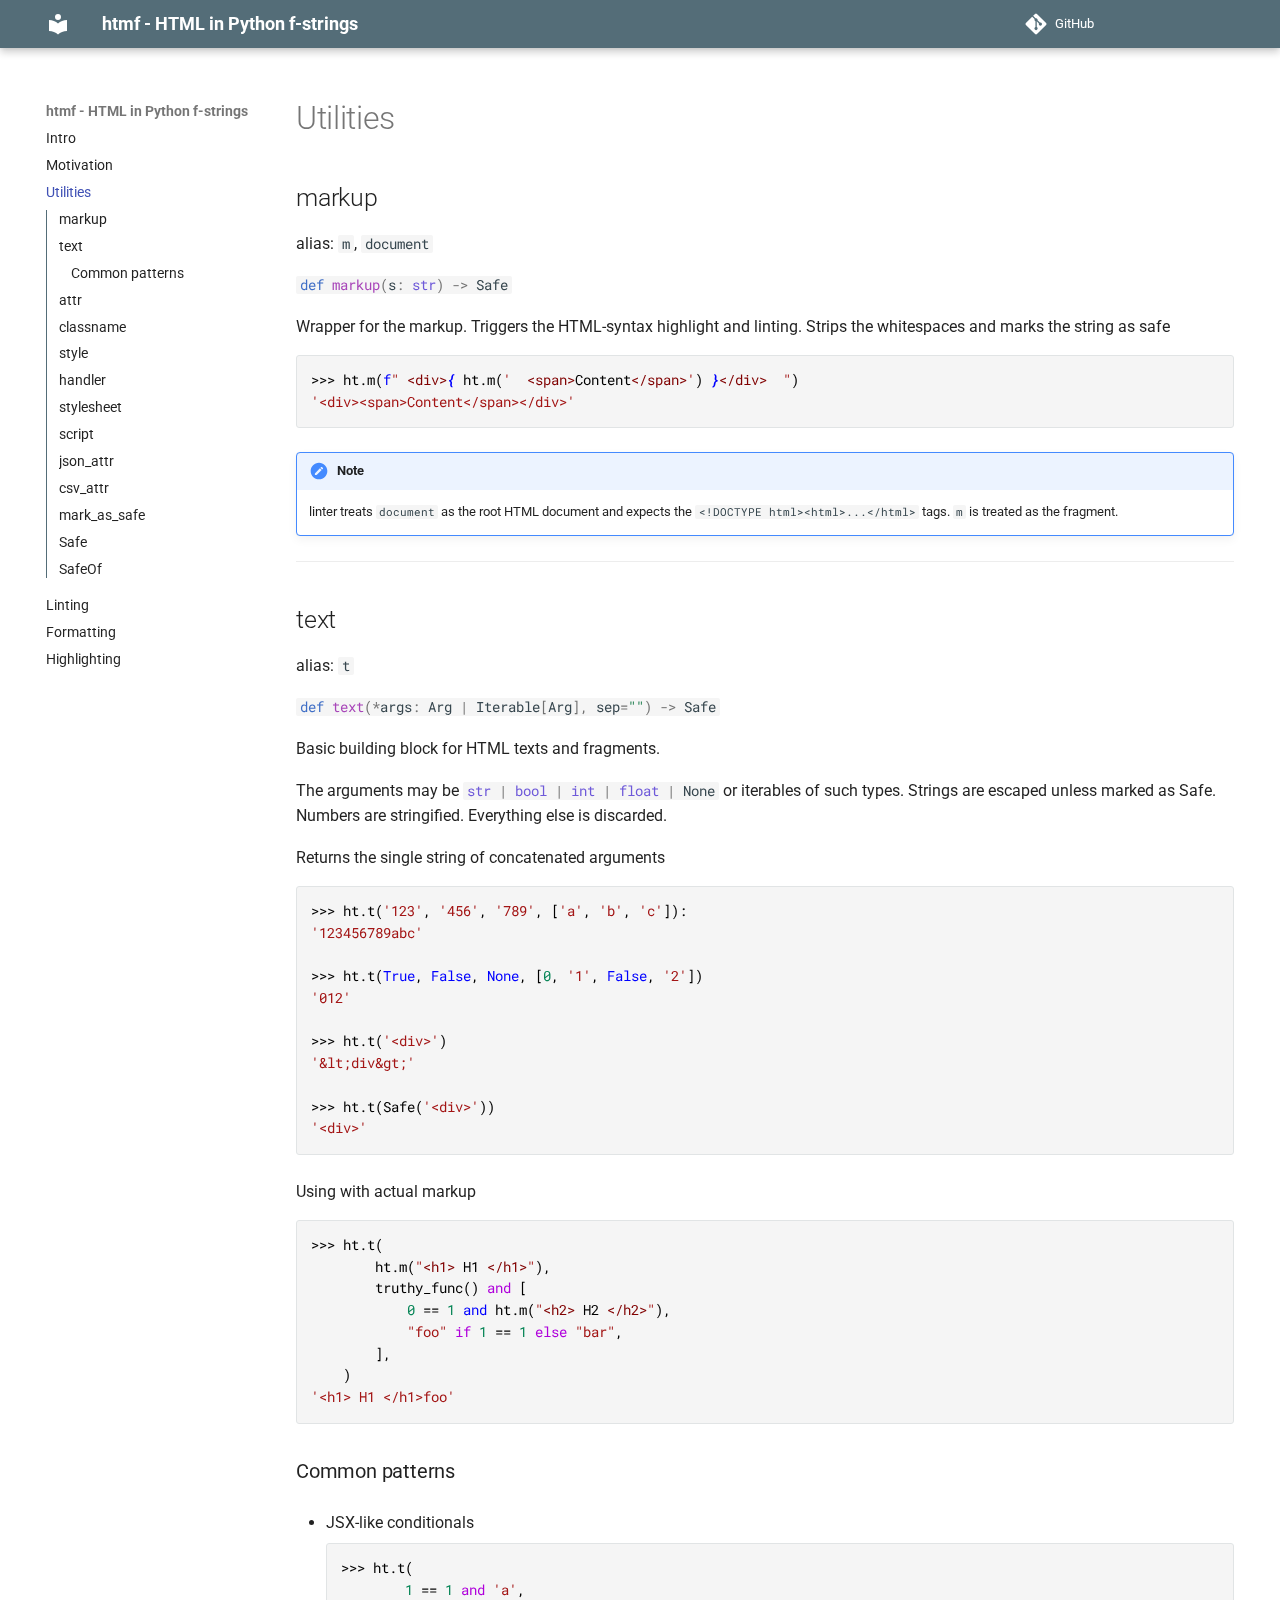
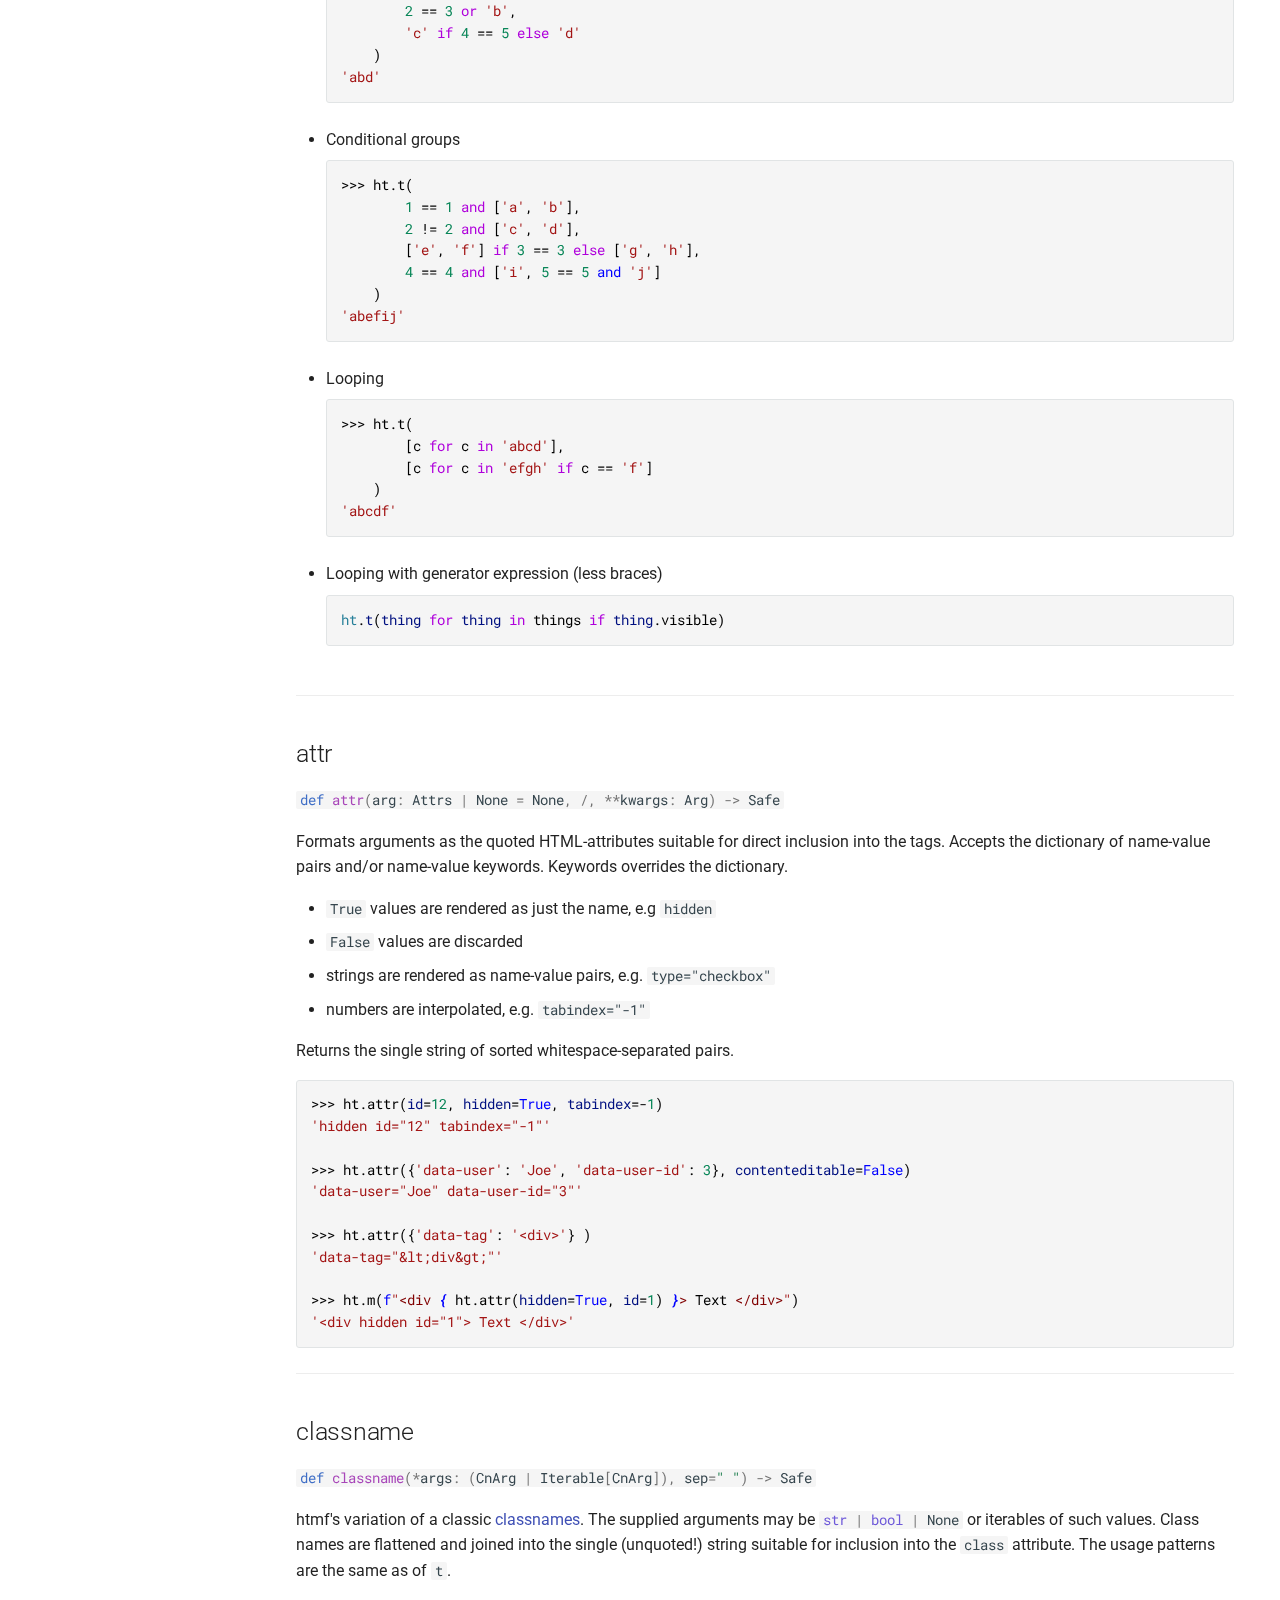
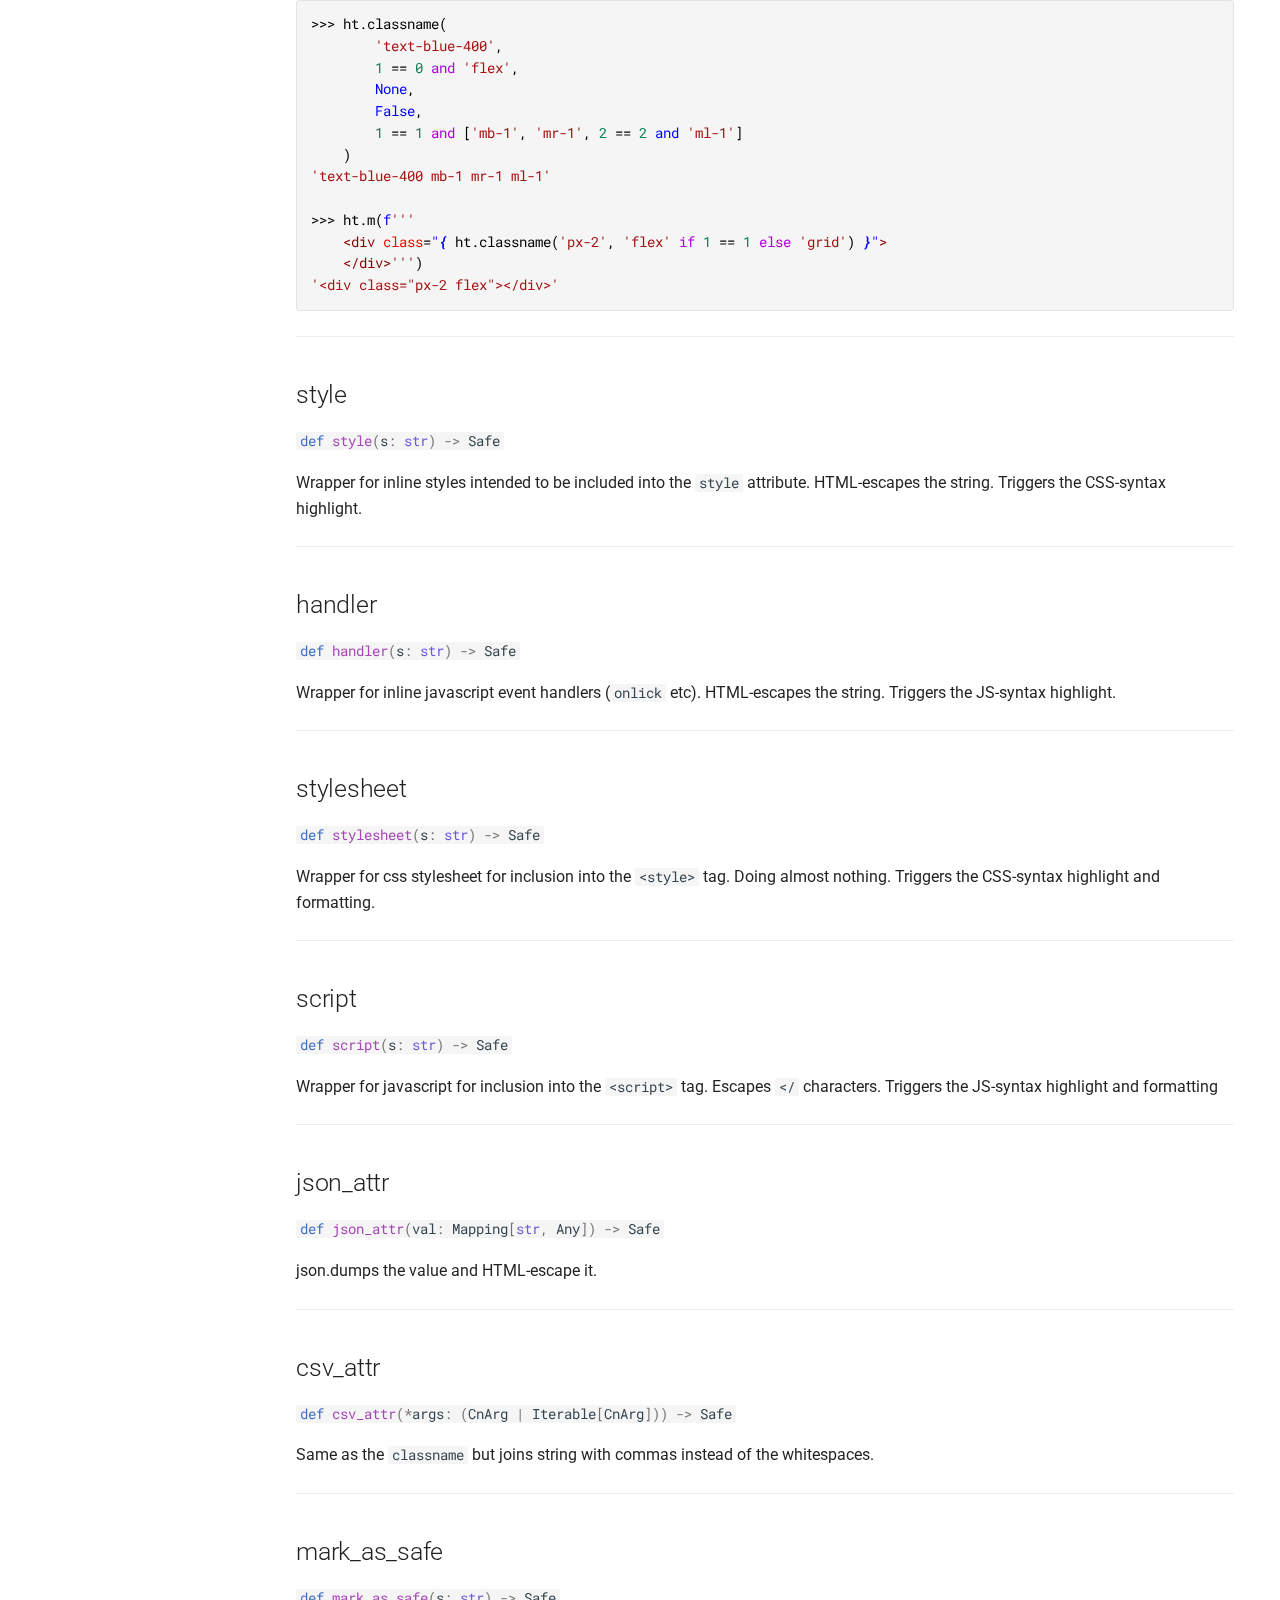
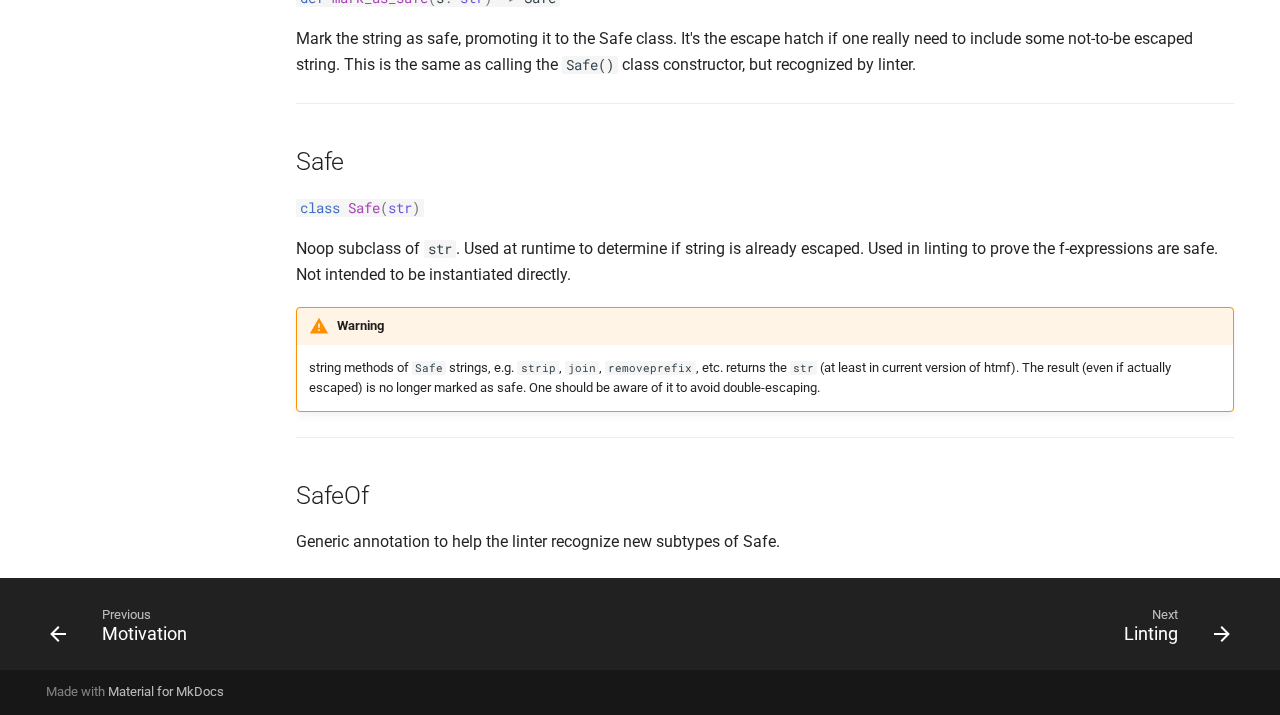
==== commit 9cab654a: "Deployed 7e5ba8b with MkDocs version: 1.6.0" ====
--- a/api/index.html
+++ b/api/index.html
@@ -712,6 +712,46 @@
       
         <footer class="md-footer">
   
+    
+      
+      <nav class="md-footer__inner md-grid" aria-label="Footer" >
+        
+          
+          <a href="../rant/" class="md-footer__link md-footer__link--prev" aria-label="Previous: Motivation">
+            <div class="md-footer__button md-icon">
+              
+              <svg xmlns="http://www.w3.org/2000/svg" viewBox="0 0 24 24"><path d="M20 11v2H8l5.5 5.5-1.42 1.42L4.16 12l7.92-7.92L13.5 5.5 8 11h12Z"/></svg>
+            </div>
+            <div class="md-footer__title">
+              <span class="md-footer__direction">
+                Previous
+              </span>
+              <div class="md-ellipsis">
+                Motivation
+              </div>
+            </div>
+          </a>
+        
+        
+          
+          <a href="../lint/" class="md-footer__link md-footer__link--next" aria-label="Next: Linting">
+            <div class="md-footer__title">
+              <span class="md-footer__direction">
+                Next
+              </span>
+              <div class="md-ellipsis">
+                Linting
+              </div>
+            </div>
+            <div class="md-footer__button md-icon">
+              
+              <svg xmlns="http://www.w3.org/2000/svg" viewBox="0 0 24 24"><path d="M4 11v2h12l-5.5 5.5 1.42 1.42L19.84 12l-7.92-7.92L10.5 5.5 16 11H4Z"/></svg>
+            </div>
+          </a>
+        
+      </nav>
+    
+  
   <div class="md-footer-meta md-typeset">
     <div class="md-footer-meta__inner md-grid">
       <div class="md-copyright">
@@ -734,7 +774,7 @@
     </div>
     
     
-    <script id="__config" type="application/json">{"base": "..", "features": ["toc.integrate"], "search": "../assets/javascripts/workers/search.b8dbb3d2.min.js", "translations": {"clipboard.copied": "Copied to clipboard", "clipboard.copy": "Copy to clipboard", "search.result.more.one": "1 more on this page", "search.result.more.other": "# more on this page", "search.result.none": "No matching documents", "search.result.one": "1 matching document", "search.result.other": "# matching documents", "search.result.placeholder": "Type to start searching", "search.result.term.missing": "Missing", "select.version": "Select version"}}</script>
+    <script id="__config" type="application/json">{"base": "..", "features": ["toc.integrate", "navigation.footer"], "search": "../assets/javascripts/workers/search.b8dbb3d2.min.js", "translations": {"clipboard.copied": "Copied to clipboard", "clipboard.copy": "Copy to clipboard", "search.result.more.one": "1 more on this page", "search.result.more.other": "# more on this page", "search.result.none": "No matching documents", "search.result.one": "1 matching document", "search.result.other": "# matching documents", "search.result.placeholder": "Type to start searching", "search.result.term.missing": "Missing", "select.version": "Select version"}}</script>
     
     
       <script src="../assets/javascripts/bundle.fe8b6f2b.min.js"></script>
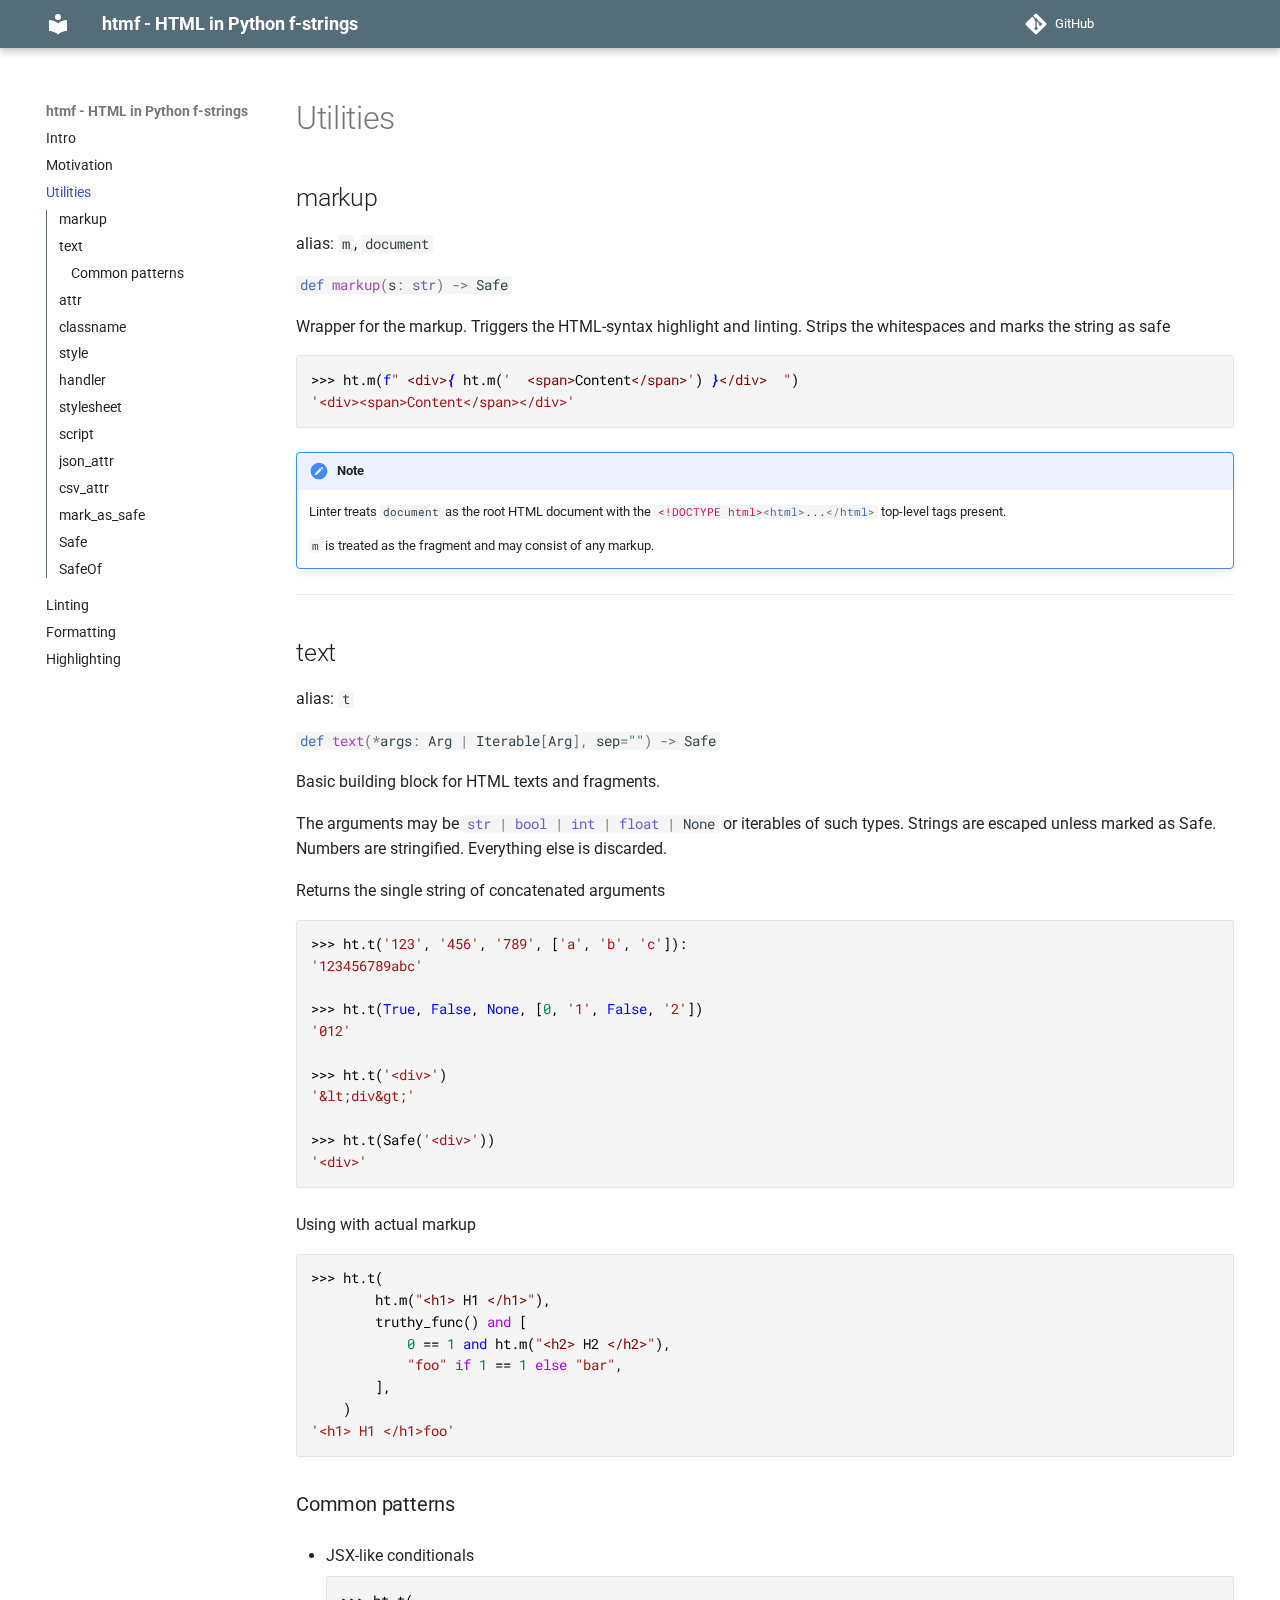
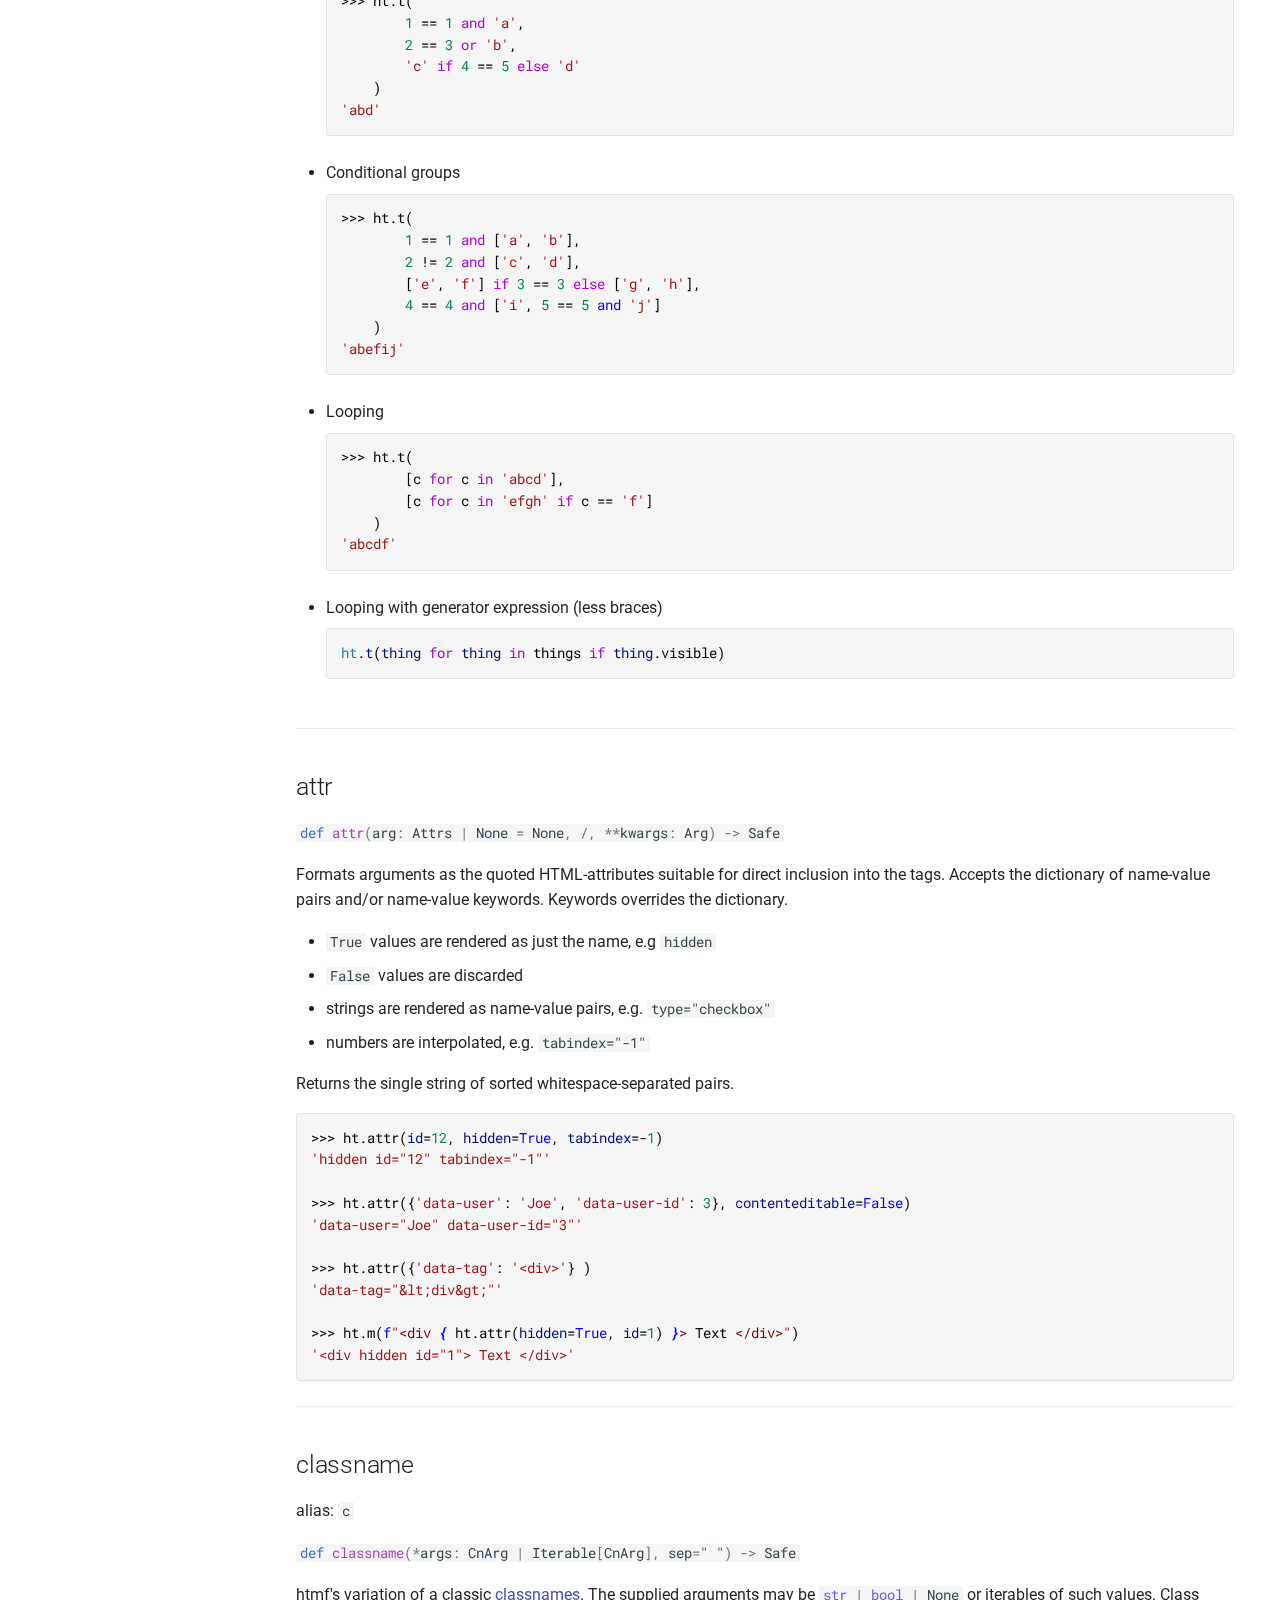
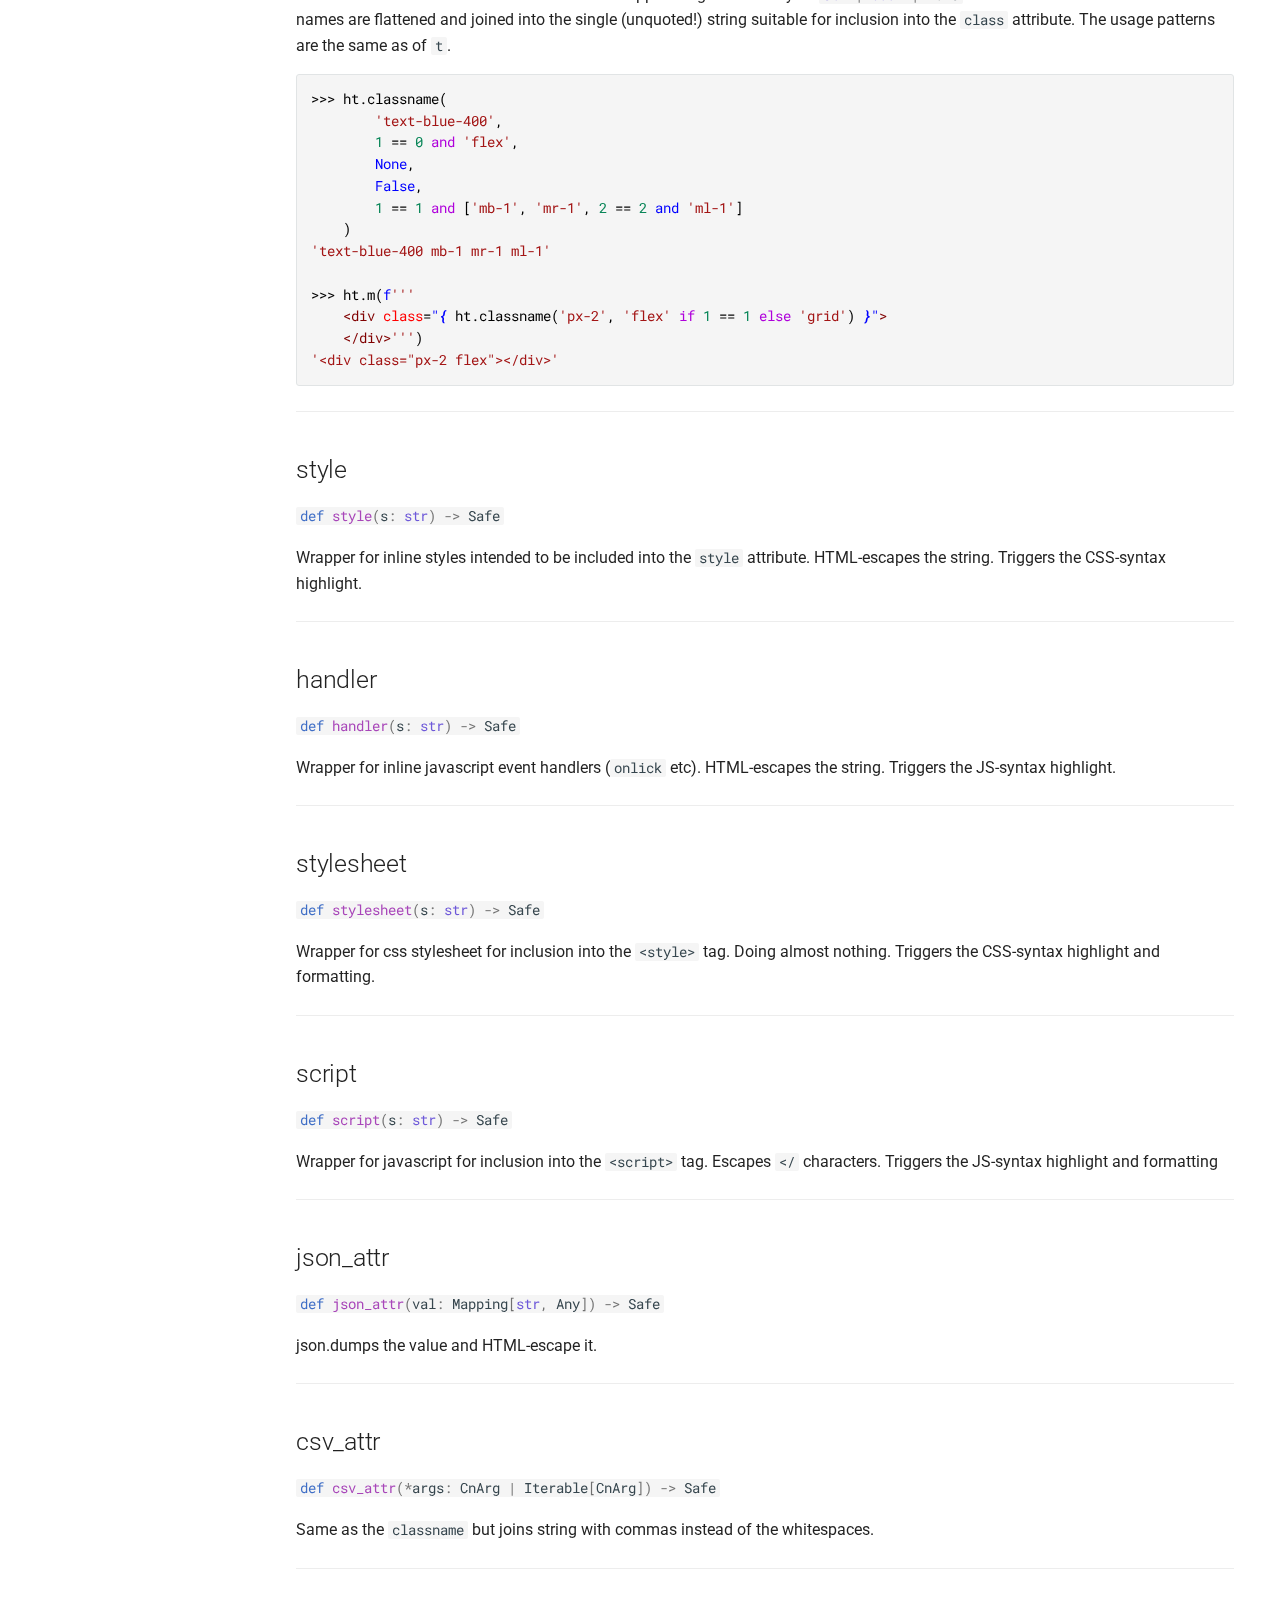
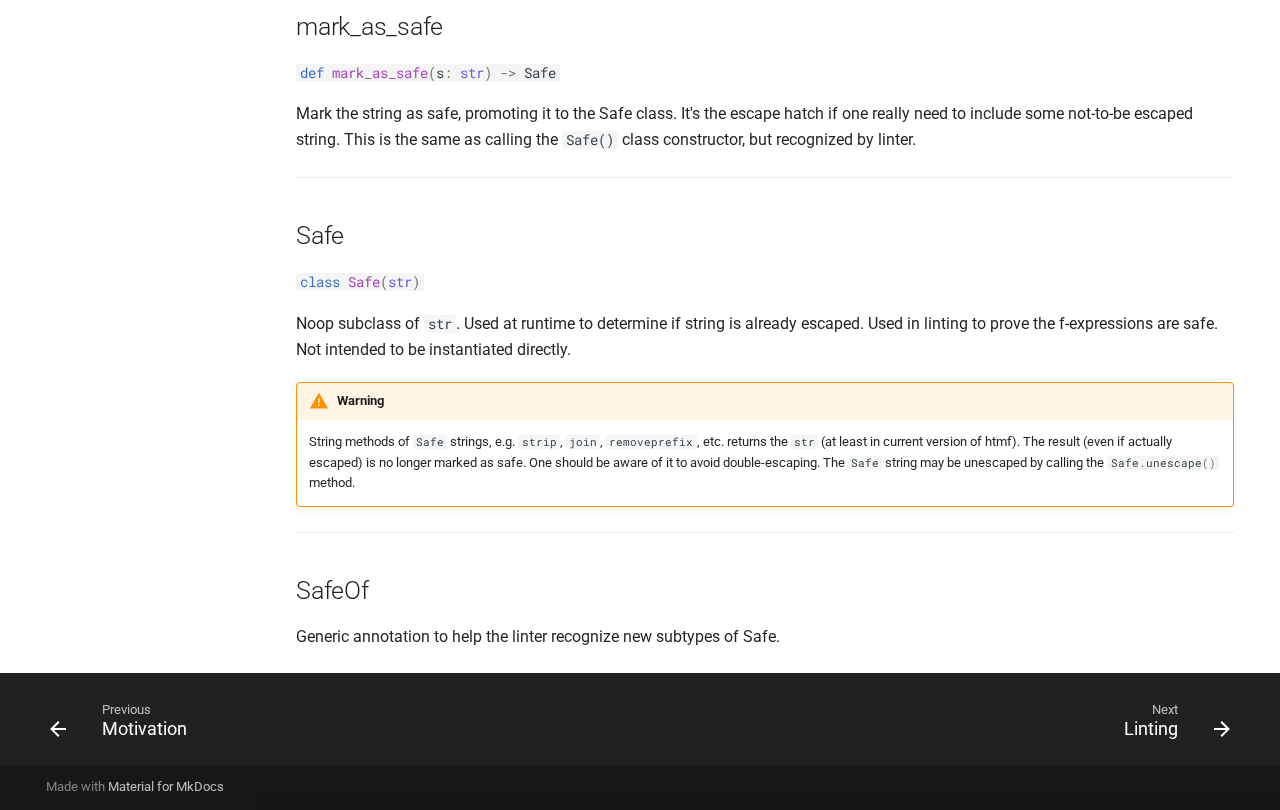
==== commit a545c7f5: "Deployed 44c0c6b with MkDocs version: 1.6.0" ====
--- a/api/index.html
+++ b/api/index.html
@@ -508,7 +508,8 @@
 
 <div class="admonition note">
 <p class="admonition-title">Note</p>
-<p>linter treats <code>document</code> as the root HTML document and expects the <code>&lt;!DOCTYPE html&gt;&lt;html&gt;...&lt;/html&gt;</code> tags. <code>m</code> is treated as the fragment.</p>
+<p>Linter treats <code>document</code> as the root HTML document with the <code class="language-html highlight"><span class="cp">&lt;!DOCTYPE html&gt;</span><span class="p">&lt;</span><span class="nt">html</span><span class="p">&gt;</span>...<span class="p">&lt;/</span><span class="nt">html</span><span class="p">&gt;</span></code> top-level tags present.</p>
+<p><code>m</code> is treated as the fragment and may consist of any markup.</p>
 </div>
 <hr />
 <h2 id="text">text</h2>
@@ -622,7 +623,8 @@
 
 <hr />
 <h2 id="classname">classname</h2>
-<p><code class="language-python highlight"><span class="k">def</span> <span class="nf">classname</span><span class="p">(</span><span class="o">*</span><span class="n">args</span><span class="p">:</span> <span class="p">(</span><span class="n">CnArg</span> <span class="o">|</span> <span class="n">Iterable</span><span class="p">[</span><span class="n">CnArg</span><span class="p">]),</span> <span class="n">sep</span><span class="o">=</span><span class="s2">&quot; &quot;</span><span class="p">)</span> <span class="o">-&gt;</span> <span class="n">Safe</span></code></p>
+<p>alias: <code>c</code></p>
+<p><code class="language-python highlight"><span class="k">def</span> <span class="nf">classname</span><span class="p">(</span><span class="o">*</span><span class="n">args</span><span class="p">:</span> <span class="n">CnArg</span> <span class="o">|</span> <span class="n">Iterable</span><span class="p">[</span><span class="n">CnArg</span><span class="p">],</span> <span class="n">sep</span><span class="o">=</span><span class="s2">&quot; &quot;</span><span class="p">)</span> <span class="o">-&gt;</span> <span class="n">Safe</span></code></p>
 <p>htmf's variation of a classic <a href="https://www.npmjs.com/package/classnames">classnames</a>.
 The supplied arguments may be <code class="language-python highlight"><span class="nb">str</span> <span class="o">|</span> <span class="nb">bool</span> <span class="o">|</span> <span class="kc">None</span></code> or iterables of such values.
 Class names are flattened and joined into the single (unquoted!) string suitable
@@ -669,7 +671,7 @@
 <p>json.dumps the value and HTML-escape it.</p>
 <hr />
 <h2 id="csv_attr">csv_attr</h2>
-<p><code class="language-python highlight"><span class="k">def</span> <span class="nf">csv_attr</span><span class="p">(</span><span class="o">*</span><span class="n">args</span><span class="p">:</span> <span class="p">(</span><span class="n">CnArg</span> <span class="o">|</span> <span class="n">Iterable</span><span class="p">[</span><span class="n">CnArg</span><span class="p">]))</span> <span class="o">-&gt;</span> <span class="n">Safe</span></code></p>
+<p><code class="language-python highlight"><span class="k">def</span> <span class="nf">csv_attr</span><span class="p">(</span><span class="o">*</span><span class="n">args</span><span class="p">:</span> <span class="n">CnArg</span> <span class="o">|</span> <span class="n">Iterable</span><span class="p">[</span><span class="n">CnArg</span><span class="p">])</span> <span class="o">-&gt;</span> <span class="n">Safe</span></code></p>
 <p>Same as the <code>classname</code> but joins string with commas instead of the whitespaces.</p>
 <hr />
 <h2 id="mark_as_safe">mark_as_safe</h2>
@@ -683,7 +685,7 @@
 Not intended to be instantiated directly.</p>
 <div class="admonition warning">
 <p class="admonition-title">Warning</p>
-<p>string methods of <code>Safe</code> strings, e.g. <code>strip</code>, <code>join</code>, <code>removeprefix</code>, etc. returns the <code>str</code> (at least in current version of htmf). The result (even if actually escaped) is no longer marked as safe. One should be aware of it to avoid double-escaping.</p>
+<p>String methods of <code>Safe</code> strings, e.g. <code>strip</code>, <code>join</code>, <code>removeprefix</code>, etc. returns the <code>str</code> (at least in current version of htmf). The result (even if actually escaped) is no longer marked as safe. One should be aware of it to avoid double-escaping. The <code>Safe</code> string may be unescaped by calling the <code class="language-python highlight"><span class="n">Safe</span><span class="o">.</span><span class="n">unescape</span><span class="p">()</span></code> method.</p>
 </div>
 <hr />
 <h2 id="safeof">SafeOf</h2>
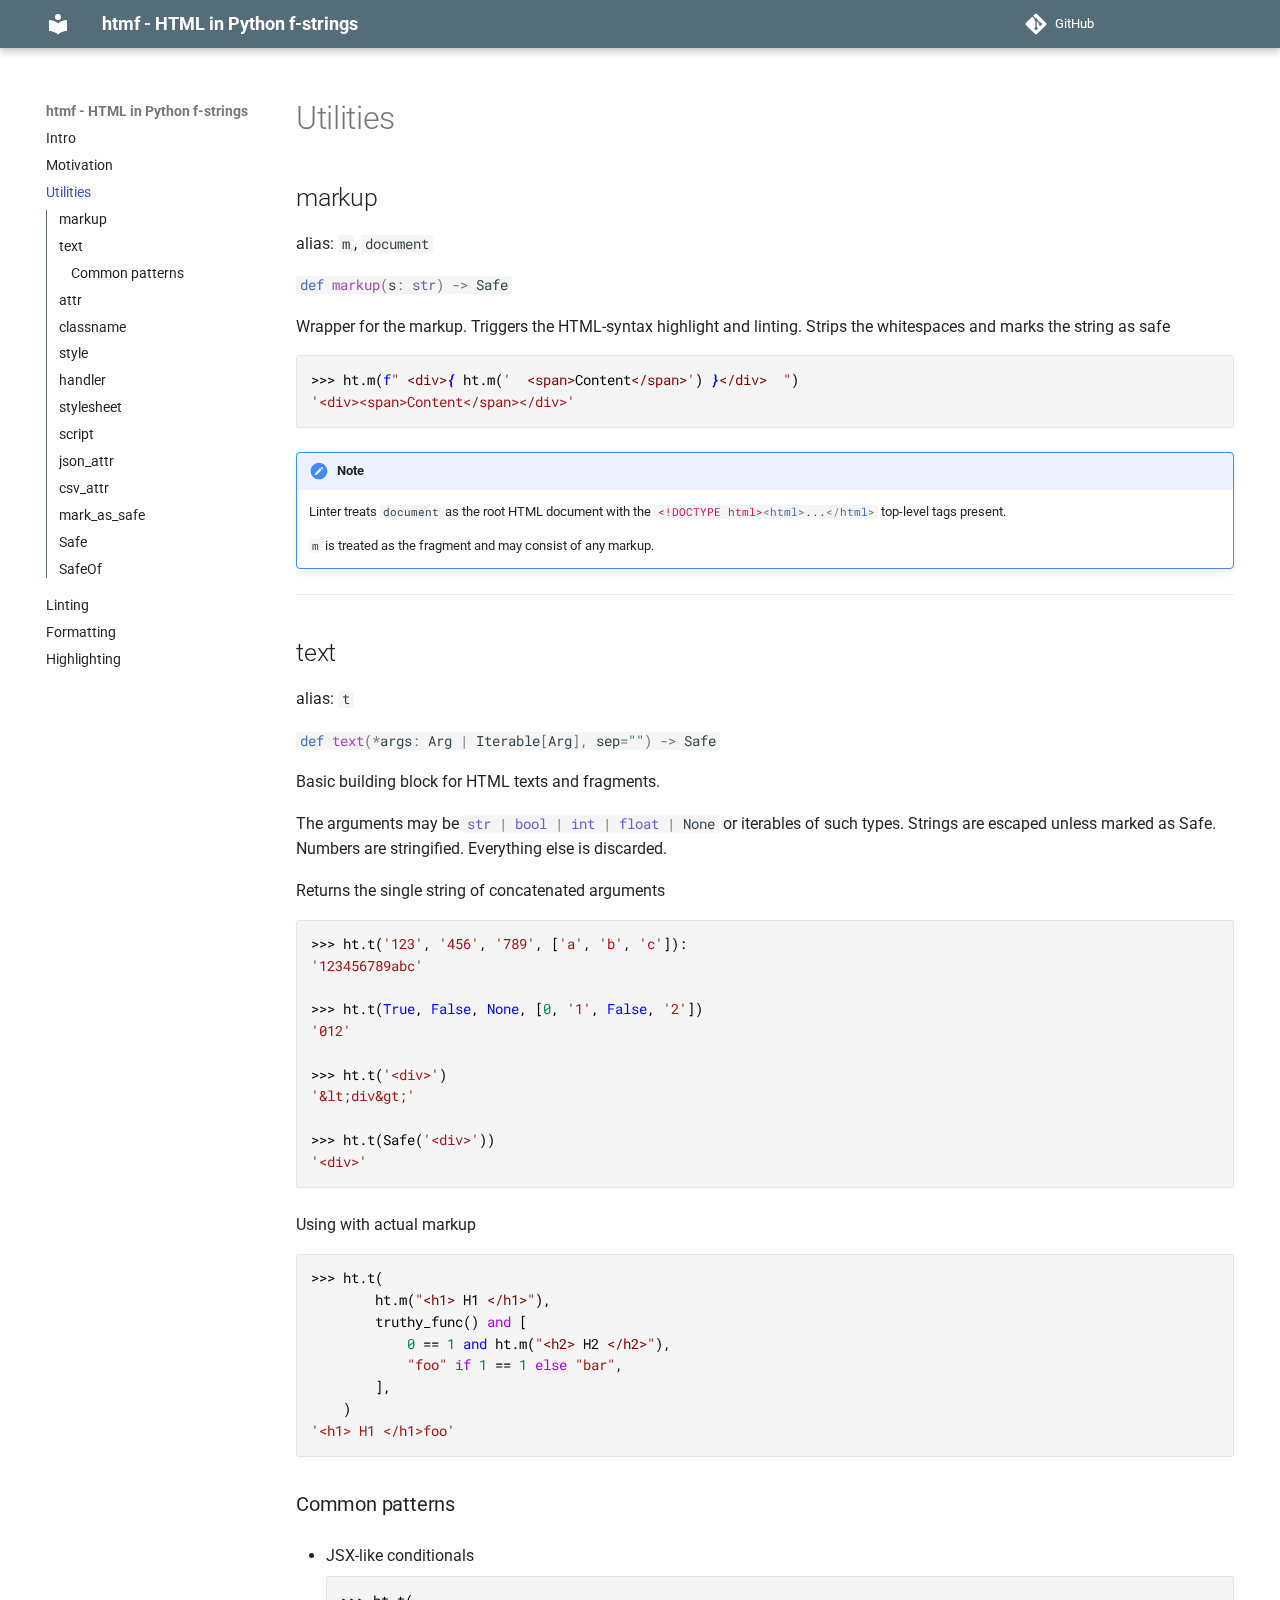
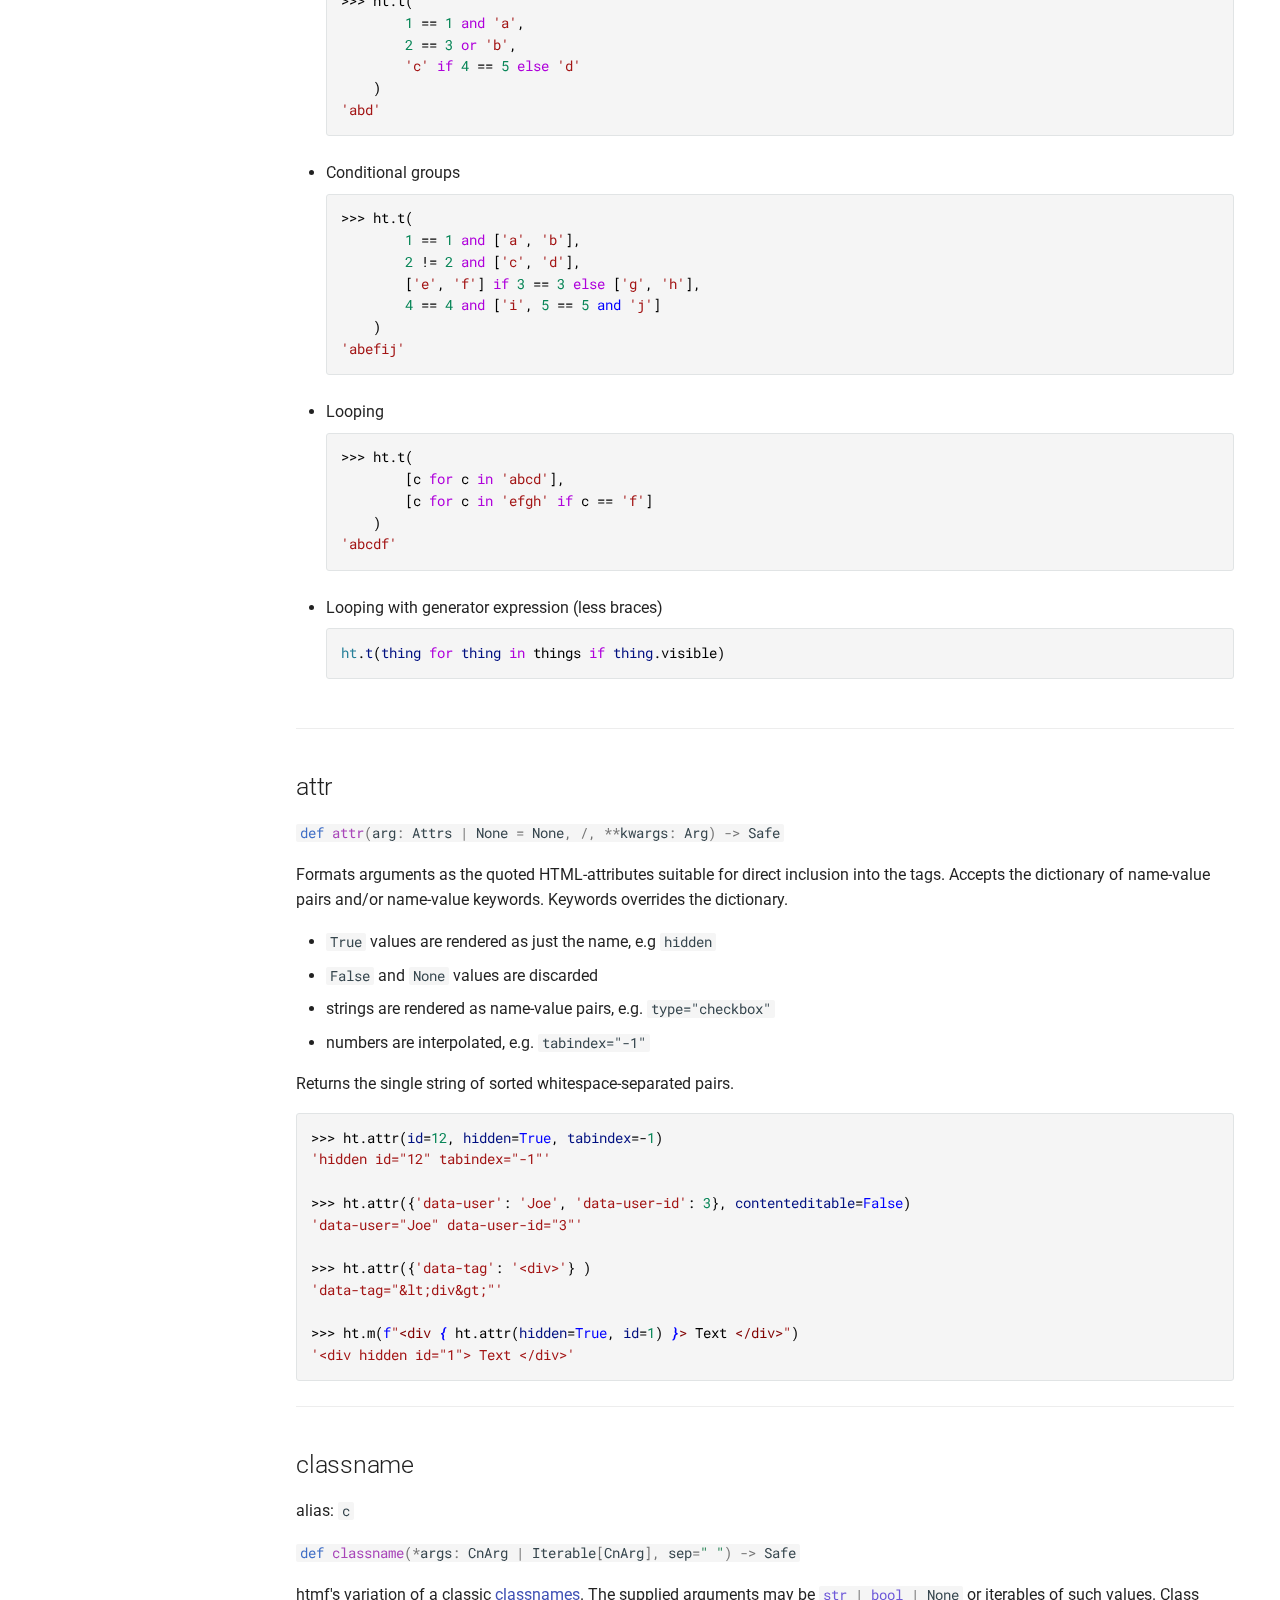
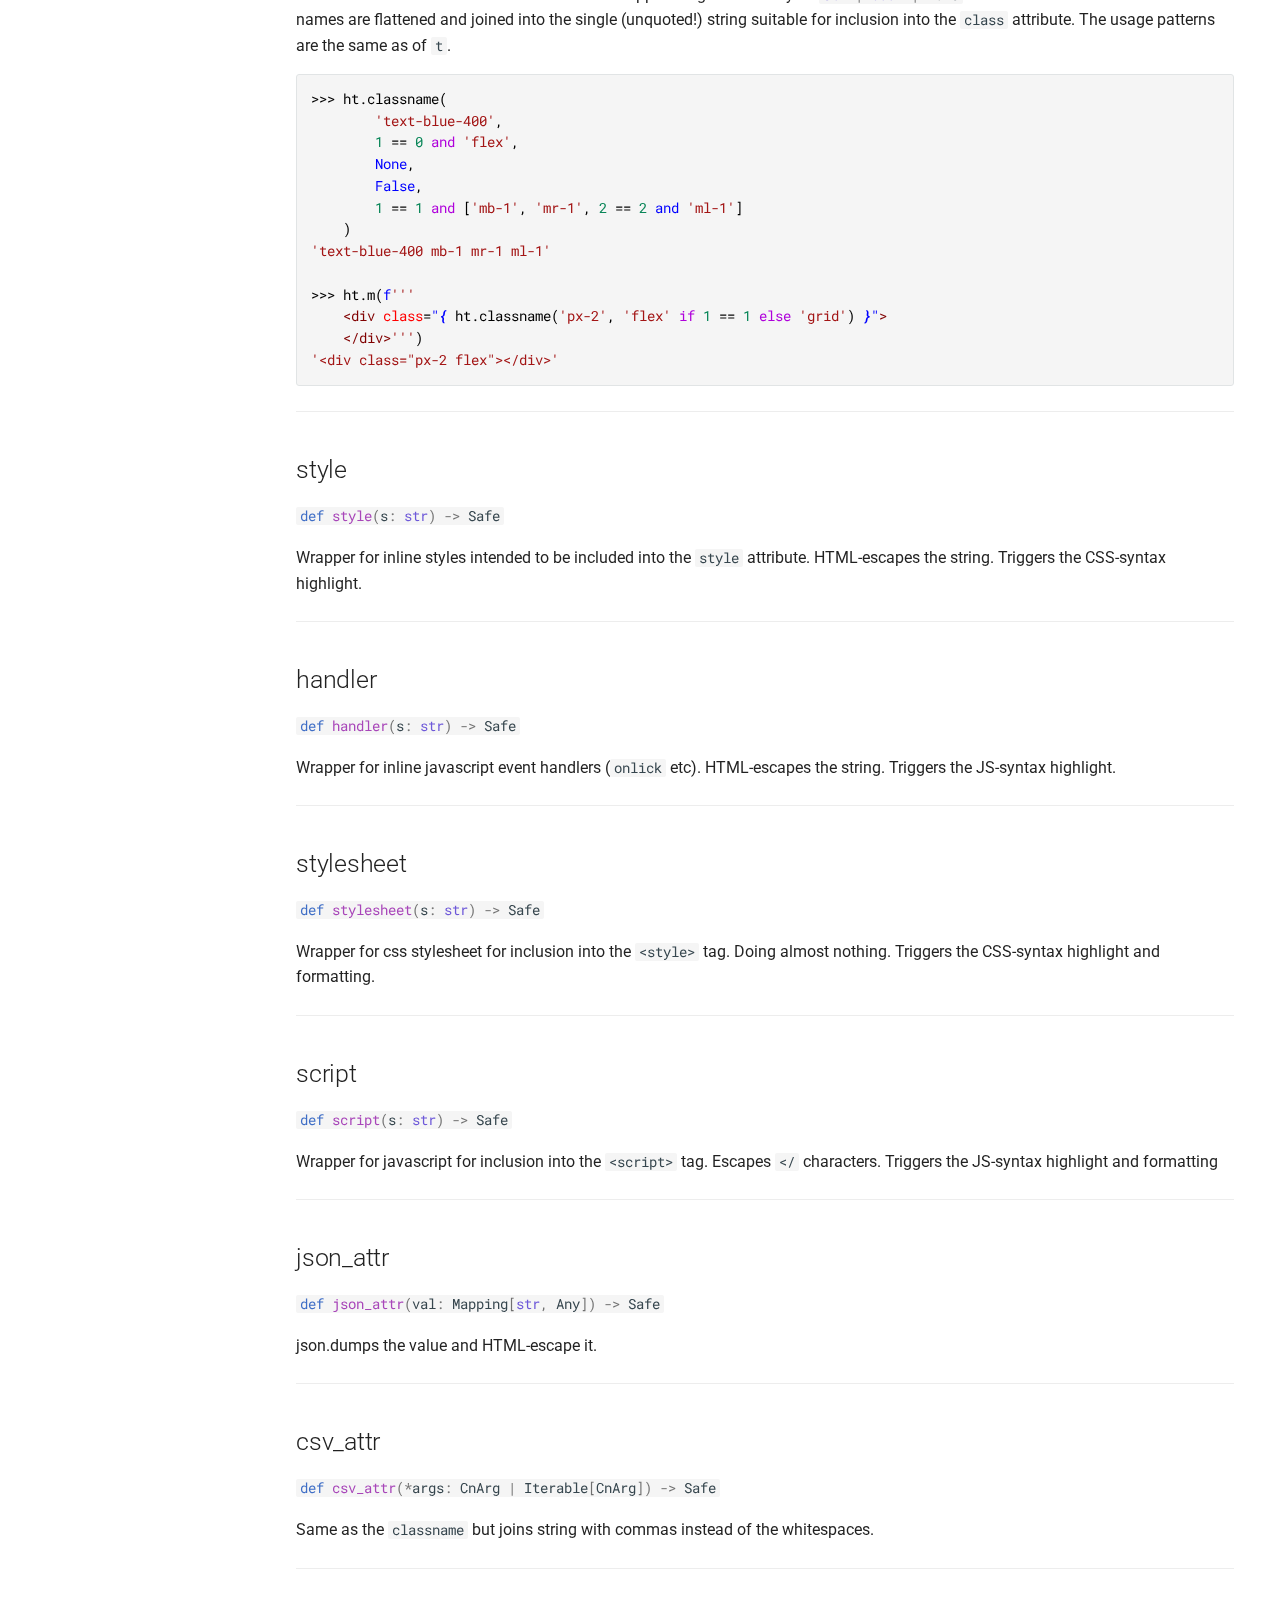
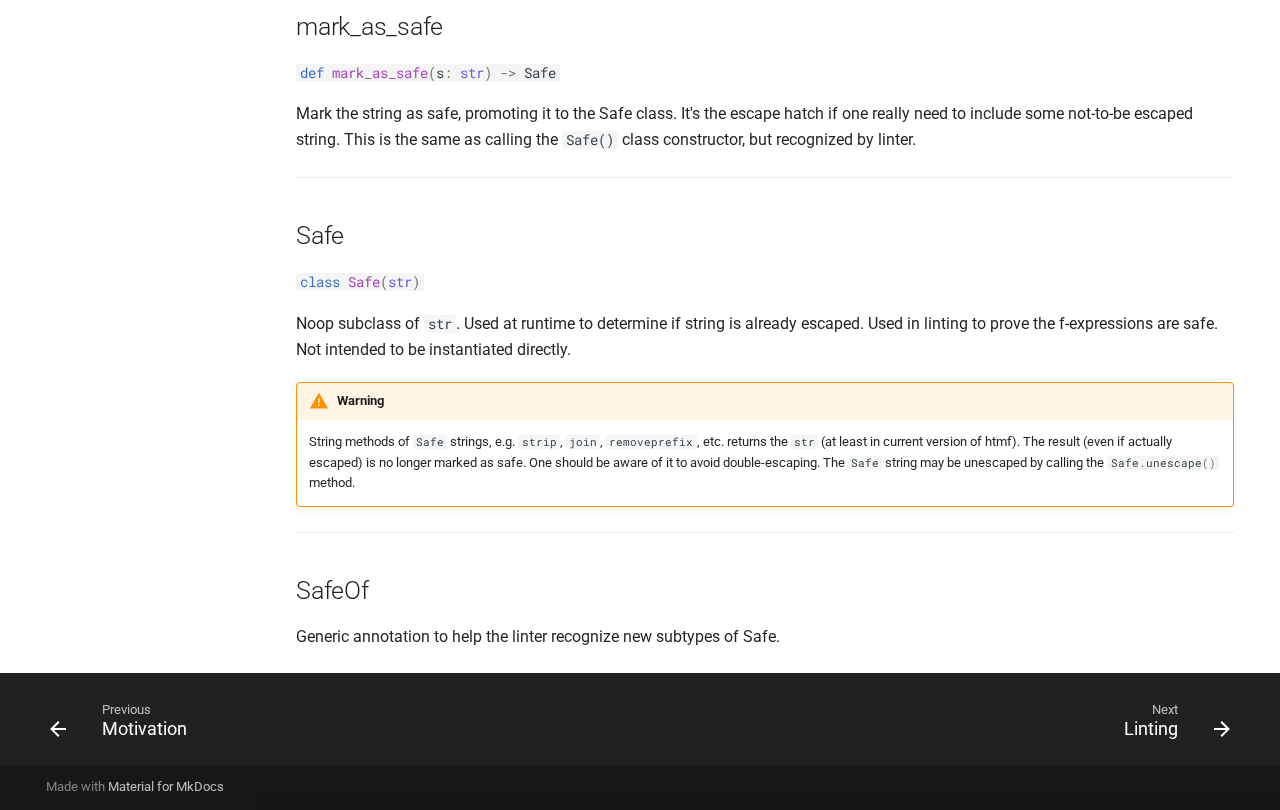
==== commit d17dcb28: "Deployed 818b98f with MkDocs version: 1.6.0" ====
--- a/api/index.html
+++ b/api/index.html
@@ -601,7 +601,7 @@
 Keywords overrides the dictionary.</p>
 <ul>
 <li><code>True</code> values are rendered as just the name, e.g <code>hidden</code></li>
-<li><code>False</code> values are discarded</li>
+<li><code>False</code> and <code>None</code> values are discarded</li>
 <li>strings are rendered as name-value pairs, e.g. <code>type="checkbox"</code></li>
 <li>numbers are interpolated, e.g. <code>tabindex="-1"</code></li>
 </ul>
